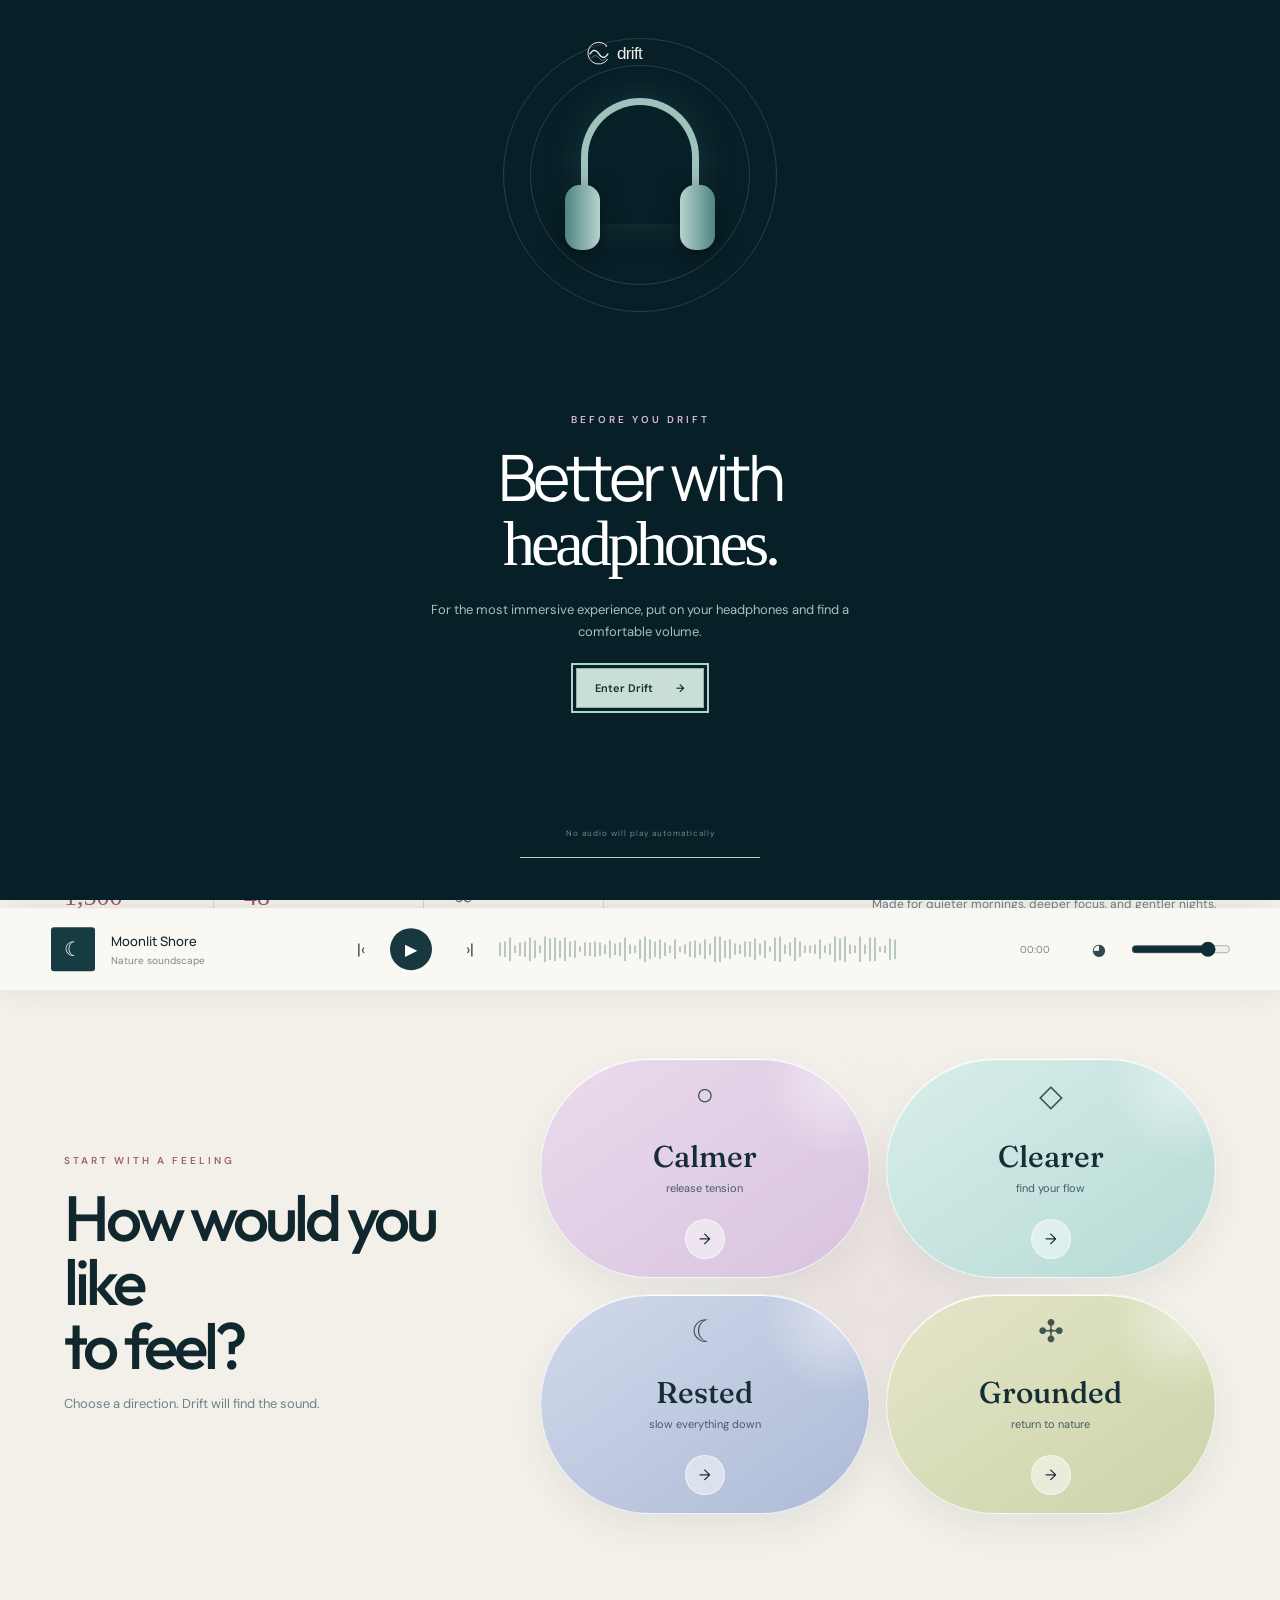
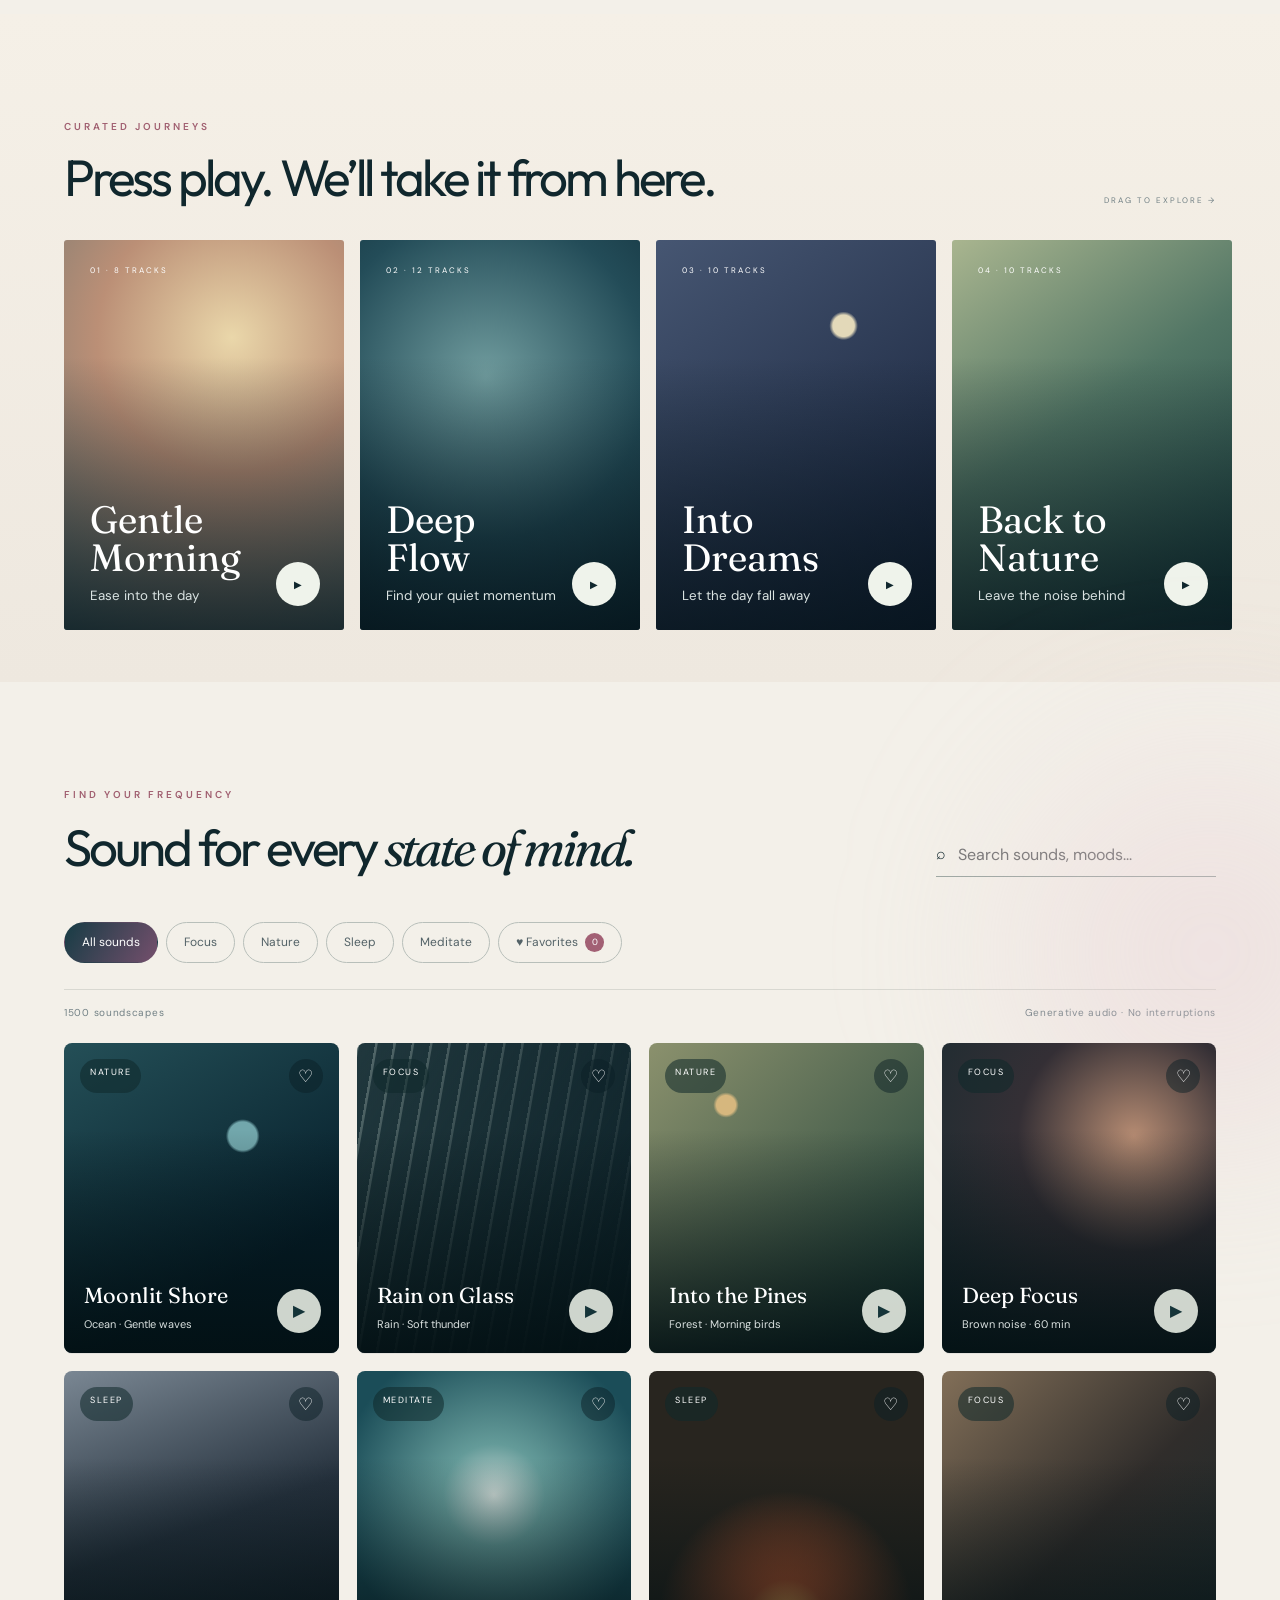
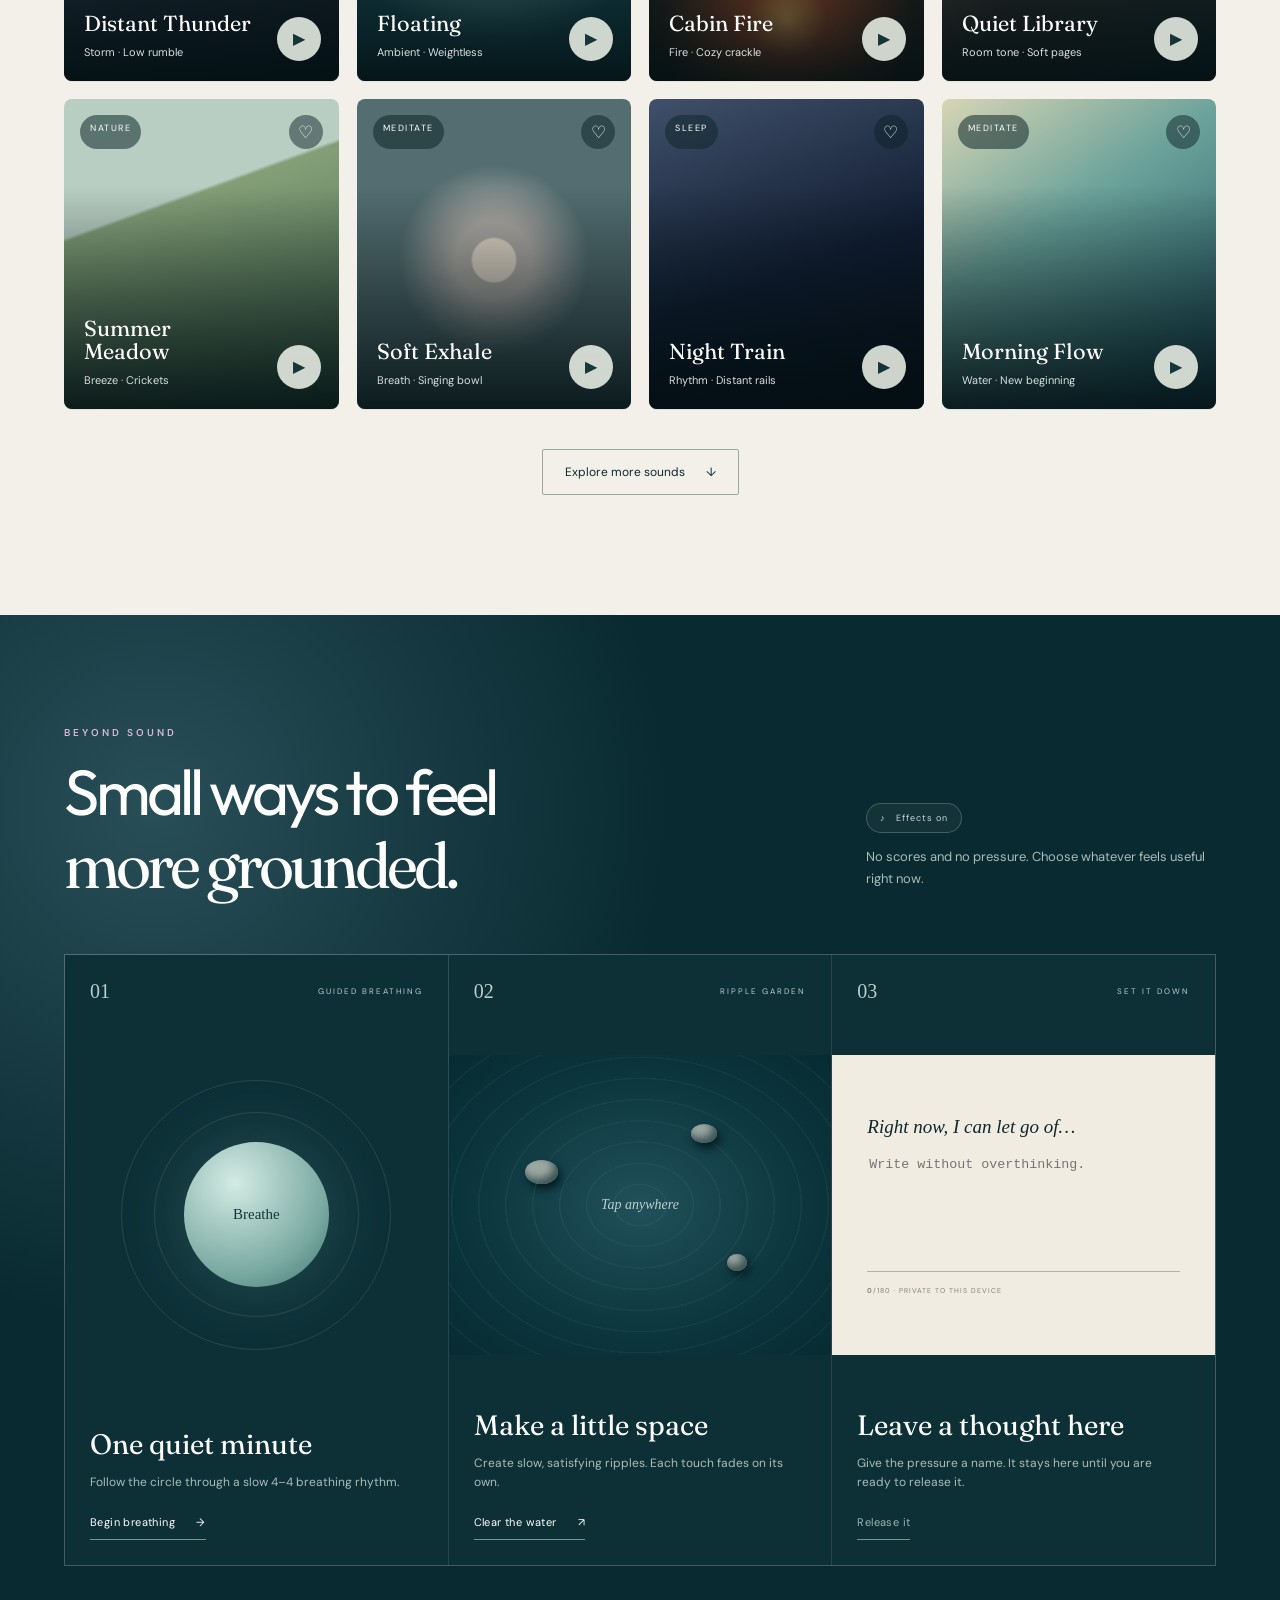
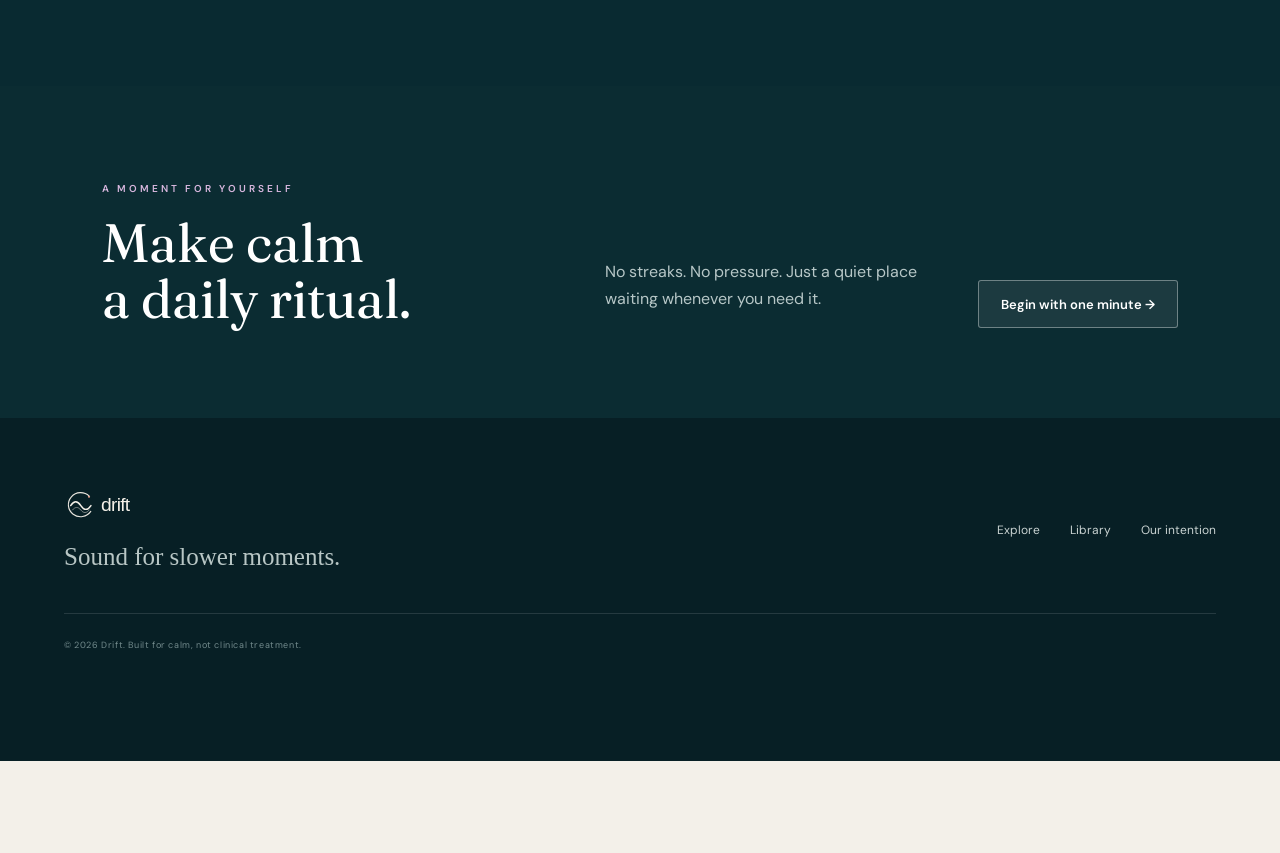
==== html/index.html @ 6f38076b "Remove unused profile avatar" ====
<!doctype html>
<html lang="en">
<head>
  <meta charset="UTF-8" />
  <meta name="viewport" content="width=device-width, initial-scale=1" />
  <meta name="theme-color" content="#071b22" />
  <title>Drift — Sound for slower moments</title>
  <meta name="description" content="A curated collection of ambient soundscapes for focus, rest and quiet moments." />
  <link rel="icon" href="../assets/drift-mark.svg" type="image/svg+xml" />
  <link rel="preconnect" href="https://fonts.googleapis.com">
  <link rel="preconnect" href="https://fonts.gstatic.com" crossorigin>
  <link href="https://fonts.googleapis.com/css2?family=DM+Sans:wght@400;500;600&family=Manrope:wght@400;500;600&family=Fraunces:opsz,wght@9..144,400;9..144,500&family=Outfit:wght@400;500;600&display=swap" rel="stylesheet">
  <link rel="stylesheet" href="../css/styles.css?v=6" />
</head>
<body>
  <div class="scroll-progress" id="scrollProgress" aria-hidden="true"></div>
  <div class="headphone-intro" id="headphoneIntro" role="dialog" aria-modal="true" aria-labelledby="introTitle">
    <div class="intro-grain"></div>
    <img class="intro-brand logo-image" src="../assets/drift-logo.svg" alt="Drift" />
    <div class="headphone-visual" aria-hidden="true"><span class="headband"></span><span class="ear left"></span><span class="ear right"></span><i class="sound-ring r1"></i><i class="sound-ring r2"></i></div>
    <div class="intro-copy"><span class="eyebrow">BEFORE YOU DRIFT</span><h2 id="introTitle">Better with<br><em>headphones.</em></h2><p>For the most immersive experience, put on your headphones and find a comfortable volume.</p><button id="enterDrift">Enter Drift <span>→</span></button></div>
    <div class="intro-progress"><span></span></div>
    <small class="intro-note">No audio will play automatically</small>
  </div>
  <header class="topbar">
    <a href="#" class="brand" aria-label="Drift home"><img class="logo-image" src="../assets/drift-logo.svg" alt="Drift" /></a>
    <nav id="mainNav" aria-label="Main navigation">
      <a class="active" href="#explore">Explore</a><a href="#library">Library</a><a href="visuals.html">Visual Escapes</a><a href="#about">About</a>
    </nav>
    <div class="header-actions">
      <button class="icon-btn search-toggle" aria-label="Search">⌕</button>
      <button class="menu-toggle" id="menuToggle" aria-label="Open menu" aria-expanded="false" aria-controls="mainNav"><span></span><span></span></button>
    </div>
  </header>

  <main>
    <section class="hero" id="explore">
      <div class="hero-shade"></div>
      <div class="hero-content">
        <span class="eyebrow">YOUR SPACE TO BREATHE</span>
        <h1>Slow down.<br><em>Drift away.</em></h1>
        <p>A curated collection of soundscapes for focus, rest, and everything in between.</p>
        <div class="hero-actions">
          <button class="primary" id="startDrifting"><span>▶</span> Start drifting</button>
          <button class="secondary" id="surpriseMe">Surprise me <span>↗</span></button>
        </div>
      </div>
      <button class="hero-meta" id="heroSuggestion" aria-label="Play featured suggestion"><span id="suggestionLabel">NOW FEATURED</span><strong id="suggestionTitle">Moonlit Shore</strong><span id="suggestionMood">Ocean · Gentle waves</span><i>▶</i></button>
      <div class="hero-drag" id="pullIndicator"><span>↓</span> PULL DOWN FOR A NEW SUGGESTION</div>
      <div class="scroll-cue">SCROLL TO EXPLORE <span>↓</span></div>
    </section>

    <section class="proof" aria-label="Drift highlights">
      <div><strong>1,500</strong><span>relaxing soundscapes</span></div>
      <div><strong>48</strong><span>distinct sound models</span></div>
      <div><strong>∞</strong><span>time to unwind</span></div>
      <p>Made for quieter mornings, deeper focus, and gentler nights.</p>
    </section>

    <section class="mood-launcher" aria-labelledby="moodTitle">
      <div class="mood-copy"><span class="eyebrow dark">START WITH A FEELING</span><h2 id="moodTitle">How would you like<br>to feel?</h2><p>Choose a direction. Drift will find the sound.</p></div>
      <div class="mood-orbit">
        <button class="mood-choice calm" data-mood="Meditate"><i>○</i><span class="mood-content"><strong>Calmer</strong><span>release tension</span></span></button>
        <button class="mood-choice clear" data-mood="Focus"><i>◇</i><span class="mood-content"><strong>Clearer</strong><span>find your flow</span></span></button>
        <button class="mood-choice rest" data-mood="Sleep"><i>☾</i><span class="mood-content"><strong>Rested</strong><span>slow everything down</span></span></button>
        <button class="mood-choice alive" data-mood="Nature"><i>✣</i><span class="mood-content"><strong>Grounded</strong><span>return to nature</span></span></button>
      </div>
    </section>

    <section class="playlists" aria-labelledby="playlistTitle">
      <div class="mini-head"><div><span class="eyebrow dark">CURATED JOURNEYS</span><h2 id="playlistTitle">Press play. We’ll take it from here.</h2></div><span class="drag-note">DRAG TO EXPLORE →</span></div>
      <div class="playlist-rail">
        <button class="playlist-card dawn" data-playlist="Meditate"><span>01 · 8 TRACKS</span><strong>Gentle<br>Morning</strong><small>Ease into the day</small><i>▶</i></button>
        <button class="playlist-card flow" data-playlist="Focus"><span>02 · 12 TRACKS</span><strong>Deep<br>Flow</strong><small>Find your quiet momentum</small><i>▶</i></button>
        <button class="playlist-card night" data-playlist="Sleep"><span>03 · 10 TRACKS</span><strong>Into<br>Dreams</strong><small>Let the day fall away</small><i>▶</i></button>
        <button class="playlist-card wild" data-playlist="Nature"><span>04 · 10 TRACKS</span><strong>Back to<br>Nature</strong><small>Leave the noise behind</small><i>▶</i></button>
      </div>
    </section>

    <section class="library" id="library">
      <div class="section-head">
        <div><span class="eyebrow dark">FIND YOUR FREQUENCY</span><h2>Sound for every <em>state of mind.</em></h2></div>
        <div class="search-box"><span>⌕</span><input id="searchInput" type="search" placeholder="Search sounds, moods..." aria-label="Search sounds" /></div>
      </div>
      <div class="filters" role="group" aria-label="Filter sounds">
        <button class="filter active" data-filter="All">All sounds</button>
        <button class="filter" data-filter="Focus">Focus</button>
        <button class="filter" data-filter="Nature">Nature</button>
        <button class="filter" data-filter="Sleep">Sleep</button>
        <button class="filter" data-filter="Meditate">Meditate</button>
        <button class="filter favorites-filter" data-filter="Favorites">♥ Favorites <span id="favoriteCount">0</span></button>
      </div>
      <div class="library-meta"><span id="resultCount">1,500 soundscapes</span><span>Generative audio · No interruptions</span></div>
      <div class="sound-grid" id="soundGrid"></div>
      <button class="load-more" id="loadMore">Explore more sounds <span>↓</span></button>
    </section>

    <section class="calm-tools" aria-labelledby="toolsTitle">
      <div class="tools-head"><div><span class="eyebrow">BEYOND SOUND</span><h2 id="toolsTitle">Small ways to feel<br><em>more grounded.</em></h2></div><div class="tools-intro"><button class="effects-toggle" id="effectsToggle" aria-pressed="true"><span>♪</span> Effects on</button><p>No scores and no pressure. Choose whatever feels useful right now.</p></div></div>
      <div class="tools-grid">
        <article class="tool breathing-tool">
          <div class="tool-label"><span>01</span><small>GUIDED BREATHING</small></div>
          <div class="breath-stage"><div class="breath-orb" id="breathOrb"><span id="breathText">Breathe</span></div><div class="orbit one"></div><div class="orbit two"></div></div>
          <div><h3>One quiet minute</h3><p>Follow the circle through a slow 4–4 breathing rhythm.</p><button class="tool-action" id="breathButton">Begin breathing <span>→</span></button></div>
        </article>

        <article class="tool ripple-tool" id="rippleGarden">
          <div class="tool-label"><span>02</span><small>RIPPLE GARDEN</small></div>
          <div class="ripple-stage"><span class="pebble p1"></span><span class="pebble p2"></span><span class="pebble p3"></span><p>Tap anywhere</p></div>
          <div><h3>Make a little space</h3><p>Create slow, satisfying ripples. Each touch fades on its own.</p><button class="tool-action" id="clearRipples">Clear the water <span>↗</span></button></div>
        </article>

        <article class="tool release-tool">
          <div class="tool-label"><span>03</span><small>SET IT DOWN</small></div>
          <div class="release-stage"><span>Right now, I can let go of…</span><textarea id="releaseNote" maxlength="180" placeholder="Write without overthinking."></textarea><small><b id="noteCount">0</b>/180 · PRIVATE TO THIS DEVICE</small></div>
          <div><h3>Leave a thought here</h3><p>Give the pressure a name. It stays here until you are ready to release it.</p><div class="release-actions"><button class="tool-action ghost" id="releaseNoteButton">Release it</button></div></div>
        </article>
      </div>
    </section>

    <section class="ritual" id="about">
      <div><span class="eyebrow">A MOMENT FOR YOURSELF</span><h2>Make calm<br>a daily ritual.</h2></div>
      <p>No streaks. No pressure. Just a quiet place waiting whenever you need it.</p>
      <button class="secondary light" id="ritualPlay">Begin with one minute →</button>
    </section>
  </main>

  <footer>
    <a href="#" class="brand dark-brand"><img class="logo-image" src="../assets/drift-logo.svg" alt="Drift" /></a>
    <p>Sound for slower moments.</p>
    <div><a href="#explore">Explore</a><a href="#library">Library</a><a href="#about">Our intention</a></div>
    <small>© 2026 Drift. Built for calm, not clinical treatment.</small>
  </footer>

  <div class="player" id="player" aria-live="polite">
    <div class="now-art" id="nowArt">☾</div>
    <div class="now-info"><strong id="nowTitle">Moonlit Shore</strong><span id="nowCategory">Nature soundscape</span></div>
    <button class="player-icon" id="prevBtn" aria-label="Previous">|‹</button>
    <button class="play-main" id="playBtn" aria-label="Play">▶</button>
    <button class="player-icon" id="nextBtn" aria-label="Next">›|</button>
    <div class="wave" id="wave"></div>
    <span class="timer" id="timer">00:00</span>
    <button class="player-icon" id="volumeBtn" aria-label="Mute">◕</button>
    <input class="volume" id="volume" type="range" min="0" max="1" step="0.01" value="0.82" aria-label="Volume" />
  </div>
  <div class="toast" id="toast">Added to your library</div>
  <button class="back-top" id="backTop" aria-label="Back to top">↑</button>
  <script src="../js/app.js?v=6"></script>
</body>
</html>
---- css/styles.css ----
:root {
  --ink: #10272d;
  --muted: #718085;
  --cream: #f3f0e9;
  --teal: #0b3037;
  --mint: #c9ded6;
  --line: #d8d8d1;
  --white: #fff;
}
* {
  box-sizing: border-box;
}
html {
  scroll-behavior: smooth;
}
body {
  margin: 0;
  background: var(--cream);
  color: var(--ink);
  font-family: "DM Sans", sans-serif;
  padding-bottom: 92px;
  user-select: none;
}
button,
input {
  font: inherit;
}
button {
  cursor: pointer;
}
.topbar {
  height: 74px;
  padding: 0 4vw;
  display: flex;
  align-items: center;
  justify-content: space-between;
  position: absolute;
  z-index: 10;
  width: 100%;
  color: white;
  border-bottom: 1px solid #ffffff2b;
}
.brand {
  font: 500 24px Manrope;
  text-decoration: none;
  color: white;
  letter-spacing: -1px;
}
.brand-mark {
  display: inline-grid;
  place-items: center;
  border: 1px solid #ffffff91;
  border-radius: 50%;
  width: 27px;
  height: 27px;
  margin-right: 7px;
}
.topbar nav {
  display: flex;
  gap: 36px;
}
.topbar nav a {
  color: #d8e1e1;
  text-decoration: none;
  font-size: 13px;
}
.topbar nav a.active {
  color: white;
}
.header-actions {
  display: flex;
  gap: 10px;
}
.icon-btn {
  background: #ffffff16;
  border: 1px solid #ffffff4d;
  color: white;
  width: 38px;
  height: 38px;
  border-radius: 50%;
}
.hero {
  height: min(850px, 100vh);
  min-height: 700px;
  background: url("assets/drift-hero.png") center/cover no-repeat;
  color: white;
  position: relative;
  display: flex;
  align-items: center;
  padding: 74px 8vw 0;
}
.hero-shade {
  position: absolute;
  inset: 0;
  background:
    linear-gradient(
      90deg,
      rgba(0, 15, 22, 0.82),
      rgba(0, 20, 27, 0.33) 56%,
      rgba(0, 10, 16, 0.07)
    ),
    linear-gradient(0deg, rgba(0, 12, 18, 0.45), transparent 50%);
}
.hero-content {
  position: relative;
  width: 660px;
}
.eyebrow {
  font-size: 10px;
  letter-spacing: 3px;
  font-weight: 600;
  color: #c2d7d5;
}
.hero h1 {
  font: 400 clamp(56px, 7vw, 104px)/0.91 Manrope;
  margin: 24px 0;
  letter-spacing: -6px;
}
.hero h1 em,
.section-head h2 em {
  font-family: Georgia, serif;
  font-weight: 400;
}
.hero p {
  max-width: 450px;
  font-size: 16px;
  line-height: 1.65;
  color: #d6e0e0;
}
.hero-actions {
  display: flex;
  gap: 12px;
  margin-top: 36px;
}
.primary,
.secondary {
  border: 0;
  border-radius: 3px;
  padding: 15px 22px;
  background: white;
  color: #183036;
  font-size: 13px;
  font-weight: 600;
}
.primary span {
  margin-right: 10px;
}
.secondary {
  background: #ffffff12;
  color: white;
  border: 1px solid #ffffff5c;
}
.secondary span {
  margin-left: 20px;
}
.hero-meta {
  position: absolute;
  right: 5vw;
  bottom: 42px;
  display: grid;
  gap: 7px;
  text-align: right;
  font-size: 11px;
  color: #d4dddd;
}
.hero-meta span:first-child {
  letter-spacing: 2px;
  font-size: 8px;
}
.hero-meta strong {
  font: 400 20px Georgia;
}
.scroll-cue {
  position: absolute;
  left: 5vw;
  bottom: 42px;
  font-size: 8px;
  letter-spacing: 2px;
  color: #d6dddd;
}
.scroll-cue span {
  margin-left: 12px;
}
.library {
  padding: 100px 5vw 120px;
  max-width: 1500px;
  margin: auto;
}
.section-head {
  display: flex;
  align-items: flex-end;
  justify-content: space-between;
  gap: 30px;
}
.eyebrow.dark {
  color: #6a8784;
}
.section-head h2 {
  font: 400 clamp(36px, 4vw, 58px)/1.1 Manrope;
  letter-spacing: -3px;
  margin: 16px 0 0;
}
.search-box {
  display: flex;
  border-bottom: 1px solid #9da7a2;
  padding: 10px 0;
  gap: 10px;
  width: 280px;
}
.search-box input {
  border: 0;
  outline: 0;
  background: transparent;
  width: 100%;
  color: var(--ink);
}
.filters {
  display: flex;
  gap: 8px;
  margin: 45px 0 26px;
  overflow: auto;
}
.filter {
  border: 1px solid #b8bfba;
  background: transparent;
  color: #536267;
  padding: 10px 17px;
  border-radius: 22px;
  font-size: 12px;
  white-space: nowrap;
}
.filter.active {
  background: var(--ink);
  color: white;
  border-color: var(--ink);
}
.sound-grid {
  display: grid;
  grid-template-columns: repeat(4, 1fr);
  gap: 18px;
}
.card {
  min-height: 310px;
  border-radius: 4px;
  color: white;
  position: relative;
  overflow: hidden;
  padding: 20px;
  display: flex;
  flex-direction: column;
  justify-content: flex-end;
  isolation: isolate;
  transition: 0.3s;
}
.card:hover {
  transform: translateY(-5px);
}
.card:before {
  content: "";
  position: absolute;
  inset: 0;
  z-index: -2;
  background: var(--bg);
}
.card:after {
  content: "";
  position: absolute;
  inset: 0;
  z-index: -1;
  background: linear-gradient(0deg, rgba(2, 15, 18, 0.88), transparent 72%);
}
.card-top {
  position: absolute;
  top: 16px;
  left: 16px;
  right: 16px;
  display: flex;
  justify-content: space-between;
}
.tag {
  font-size: 9px;
  letter-spacing: 1.5px;
  background: #10282b8c;
  padding: 7px 10px;
  border-radius: 20px;
}
.heart {
  border: 0;
  background: #0c20267d;
  color: white;
  width: 34px;
  height: 34px;
  border-radius: 50%;
  font-size: 17px;
}
.heart.saved {
  color: #ffb4a7;
}
.card h3 {
  font: 400 23px Georgia;
  margin: 0 0 7px;
}
.card p {
  font-size: 11px;
  color: #d9e0df;
  margin: 0;
}
.card-play {
  position: absolute;
  right: 18px;
  bottom: 20px;
  border: 0;
  border-radius: 50%;
  width: 44px;
  height: 44px;
  background: #eaf0e6;
  color: #17383d;
}
.empty {
  grid-column: 1/-1;
  padding: 70px;
  text-align: center;
  color: var(--muted);
}
.ritual {
  background: #0b2c32;
  color: white;
  padding: 90px 8vw;
  display: grid;
  grid-template-columns: 1.4fr 1fr auto;
  align-items: end;
  gap: 50px;
}
.ritual h2 {
  font: 400 54px/1.05 Georgia;
  margin: 18px 0 0;
}
.ritual p {
  color: #b7c7c7;
  line-height: 1.7;
  max-width: 390px;
}
.secondary.light {
  height: 48px;
}
.player {
  position: fixed;
  bottom: 0;
  left: 0;
  right: 0;
  height: 82px;
  background: #f9f8f3;
  z-index: 50;
  box-shadow: 0 -6px 35px #00181b1c;
  display: grid;
  grid-template-columns: 48px minmax(
      130px,
      220px
    ) 35px 50px 35px 1fr 50px 35px 100px;
  align-items: center;
  gap: 12px;
  padding: 0 4vw;
  transform: translateY(110%);
  transition: 0.35s;
}
.player.visible {
  transform: none;
}
.now-art {
  width: 44px;
  height: 44px;
  display: grid;
  place-items: center;
  background: #173b42;
  color: white;
  font-size: 20px;
  border-radius: 3px;
}
.now-info {
  display: grid;
  gap: 4px;
}
.now-info strong {
  font: 500 13px Manrope;
}
.now-info span,
.timer {
  font-size: 10px;
  color: #7b8788;
}
.player-icon {
  border: 0;
  background: none;
  color: #304a4e;
}
.play-main {
  border: 0;
  width: 42px;
  height: 42px;
  border-radius: 50%;
  background: #17383e;
  color: white;
}
.wave {
  height: 30px;
  display: flex;
  gap: 3px;
  align-items: center;
  overflow: hidden;
}
.wave i {
  width: 2px;
  height: var(--h);
  background: #9db2ae;
  opacity: 0.7;
  border-radius: 2px;
}
.playing .wave i {
  animation: pulse 0.9s ease-in-out infinite alternate;
  animation-delay: var(--d);
}
@keyframes pulse {
  to {
    height: 5px;
  }
}
.volume {
  width: 100%;
  accent-color: #0c2f35;
}
.toast {
  position: fixed;
  right: 80px;
  bottom: 105px;
  background: #0c2f35;
  color: white;
  padding: 13px 18px;
  border-radius: 4px;
  font-size: 12px;
  opacity: 0;
  transform: translateY(10px);
  transition: 0.25s;
  z-index: 70;
}
.toast.show {
  opacity: 1;
  transform: none;
}
@media (max-width: 950px) {
  .sound-grid {
    grid-template-columns: repeat(2, 1fr);
  }
  .ritual {
    grid-template-columns: 1fr;
  }
  .player {
    grid-template-columns: 42px 1fr 35px 48px 35px;
  }
  .wave,
  .timer,
  .volume,
  .volume + * {
    display: none;
  }
  .topbar nav {
    display: none;
  }
}
@media (max-width: 600px) {
  body {
    padding-bottom: 78px;
  }
  .topbar {
    height: 64px;
  }
  .hero {
    min-height: 680px;
    padding: 70px 24px 0;
    background-position: 62% center;
  }
  .hero h1 {
    font-size: 59px;
    letter-spacing: -4px;
  }
  .hero-meta {
    display: none;
  }
  .hero-actions {
    flex-wrap: wrap;
  }
  .library {
    padding: 75px 18px;
  }
  .section-head {
    display: block;
  }
  .search-box {
    width: 100%;
    margin-top: 25px;
  }
  .sound-grid {
    grid-template-columns: 1fr;
  }
  .card {
    min-height: 350px;
  }
  .ritual {
    padding: 70px 24px;
  }
  .player {
    height: 70px;
    padding: 0 12px;
    gap: 7px;
  }
  .now-art {
    width: 38px;
    height: 38px;
  }
}

/* Product polish */
body {
  -webkit-font-smoothing: antialiased;
}
.primary,
.secondary,
.filter,
.card-play,
.playlist-card,
.load-more {
  transition:
    transform 0.2s,
    background 0.2s,
    border-color 0.2s,
    box-shadow 0.2s;
}
.primary:hover,
.secondary:hover {
  transform: translateY(-2px);
}
button:focus-visible,
a:focus-visible,
input:focus-visible {
  outline: 2px solid #a9d4cb;
  outline-offset: 3px;
}
.proof {
  min-height: 108px;
  padding: 24px 5vw;
  display: grid;
  grid-template-columns: 150px 180px 150px 1fr;
  gap: 30px;
  align-items: center;
  background: #f8f6f0;
  border-bottom: 1px solid var(--line);
}
.proof div {
  display: grid;
  border-right: 1px solid var(--line);
}
.proof strong {
  font: 400 26px Georgia;
}
.proof span,
.proof p {
  font-size: 10px;
  letter-spacing: 1px;
  color: var(--muted);
}
.proof p {
  justify-self: end;
  letter-spacing: 0;
  font-size: 12px;
}
.playlists {
  padding: 100px 0 30px 5vw;
  overflow: hidden;
}
.mini-head {
  display: flex;
  justify-content: space-between;
  align-items: end;
  padding-right: 5vw;
  margin-bottom: 35px;
}
.mini-head h2 {
  font: 400 clamp(34px, 4vw, 52px)/1.08 Manrope;
  letter-spacing: -3px;
  margin: 15px 0 0;
}
.drag-note {
  font-size: 8px;
  letter-spacing: 2px;
  color: var(--muted);
}
.playlist-rail {
  display: grid;
  grid-auto-flow: column;
  grid-auto-columns: minmax(280px, 24vw);
  gap: 16px;
  overflow-x: auto;
  padding: 0 5vw 22px 0;
  scroll-snap-type: x mandatory;
  scrollbar-width: thin;
}
.playlist-card {
  scroll-snap-align: start;
  min-height: 390px;
  border: 0;
  border-radius: 3px;
  padding: 26px;
  color: white;
  text-align: left;
  position: relative;
  overflow: hidden;
  display: flex;
  flex-direction: column;
  align-items: flex-start;
  justify-content: flex-end;
  isolation: isolate;
}
.playlist-card:before {
  content: "";
  position: absolute;
  inset: 0;
  z-index: -2;
  background: var(--playlist-bg);
}
.playlist-card:after {
  content: "";
  position: absolute;
  inset: 0;
  z-index: -1;
  background: linear-gradient(0deg, rgba(5, 19, 25, 0.75), transparent 70%);
}
.playlist-card:hover {
  transform: translateY(-5px);
  box-shadow: 0 20px 45px #10272d22;
}
.playlist-card > span {
  position: absolute;
  top: 25px;
  font-size: 8px;
  letter-spacing: 2px;
}
.playlist-card strong {
  font: 400 38px/1 Georgia;
}
.playlist-card small {
  margin-top: 10px;
  color: #dae3e2;
}
.playlist-card i {
  position: absolute;
  right: 24px;
  bottom: 24px;
  background: #eff3eb;
  color: var(--ink);
  width: 44px;
  height: 44px;
  border-radius: 50%;
  display: grid;
  place-items: center;
  font-style: normal;
  font-size: 10px;
}
.dawn {
  --playlist-bg: radial-gradient(
    circle at 60% 25%,
    #ead7aa,
    #bb8f76 40%,
    #526e70
  );
}
.flow {
  --playlist-bg: radial-gradient(
    circle at 45% 35%,
    #709c9e,
    #234c58 55%,
    #0d2833
  );
}
.night {
  --playlist-bg:
    radial-gradient(circle at 67% 22%, #e3d9b9 0 3%, transparent 4%),
    linear-gradient(145deg, #465672, #121d35);
}
.wild {
  --playlist-bg: linear-gradient(145deg, #a9b58f, #527665 45%, #173e3f);
}
.library-meta {
  display: flex;
  justify-content: space-between;
  border-top: 1px solid var(--line);
  padding: 16px 0 24px;
  color: var(--muted);
  font-size: 10px;
  letter-spacing: 0.7px;
}
.card {
  box-shadow: 0 1px 0 #10272d12;
}
.card:hover {
  box-shadow: 0 18px 38px #10272d1f;
}
.load-more {
  display: block;
  margin: 40px auto 0;
  border: 1px solid #9ba9a5;
  background: transparent;
  color: var(--ink);
  padding: 14px 22px;
  border-radius: 2px;
  font-size: 12px;
}
.load-more:hover {
  background: var(--ink);
  color: white;
}
.load-more span {
  margin-left: 18px;
}
.load-more.hidden {
  display: none;
}
footer {
  padding: 70px 5vw 110px;
  background: #071f25;
  color: #b8c6c5;
  display: grid;
  grid-template-columns: 1fr auto;
  gap: 22px;
  align-items: center;
}
footer .dark-brand {
  color: white;
}
footer p {
  grid-column: 1;
  font: 400 25px Georgia;
  margin: 0;
}
footer div {
  grid-row: 1/3;
  grid-column: 2;
  display: flex;
  gap: 30px;
}
footer a {
  color: #c9d3d2;
  text-decoration: none;
  font-size: 12px;
}
footer small {
  grid-column: 1/-1;
  border-top: 1px solid #ffffff1f;
  padding-top: 25px;
  margin-top: 20px;
  font-size: 9px;
  letter-spacing: 0.6px;
  color: #738b8d;
}
@media (max-width: 950px) {
  .proof {
    grid-template-columns: repeat(3, 1fr);
  }
  .proof p {
    display: none;
  }
  .playlist-rail {
    grid-auto-columns: minmax(280px, 42vw);
  }
}
@media (max-width: 600px) {
  .proof {
    grid-template-columns: repeat(3, 1fr);
    padding: 18px;
  }
  .proof div {
    padding-right: 8px;
  }
  .proof strong {
    font-size: 20px;
  }
  .proof span {
    font-size: 7px;
  }
  .playlists {
    padding: 70px 0 10px 18px;
  }
  .mini-head {
    padding-right: 18px;
  }
  .drag-note {
    display: none;
  }
  .mini-head h2 {
    font-size: 37px;
    letter-spacing: -2px;
  }
  .playlist-rail {
    grid-auto-columns: 82vw;
    padding-right: 18px;
  }
  .playlist-card {
    min-height: 370px;
  }
  .library-meta span:last-child {
    display: none;
  }
  footer {
    display: block;
    padding: 60px 24px 100px;
  }
  footer p {
    margin: 24px 0;
  }
  footer div {
    display: flex;
    flex-wrap: wrap;
    margin: 25px 0;
  }
  footer small {
    display: block;
    margin-top: 35px;
  }
}

/* Interactive calm tools */
.calm-tools {
  background: #0a2930;
  color: white;
  padding: 105px 5vw 120px;
}
.tools-head {
  display: flex;
  justify-content: space-between;
  align-items: end;
  max-width: 1400px;
  margin: 0 auto 50px;
}
.tools-head h2 {
  font: 400 clamp(40px, 5vw, 66px)/1.03 Manrope;
  letter-spacing: -4px;
  margin: 18px 0 0;
}
.tools-head h2 em {
  font: 400 1em Georgia;
}
.tools-head > p {
  max-width: 350px;
  color: #a9bcbb;
  line-height: 1.7;
  font-size: 13px;
}
.tools-grid {
  max-width: 1400px;
  margin: auto;
  display: grid;
  grid-template-columns: repeat(3, 1fr);
  gap: 1px;
  background: #ffffff20;
  border: 1px solid #ffffff20;
}
.tool {
  min-height: 610px;
  padding: 25px;
  background: #0d3037;
  display: flex;
  flex-direction: column;
  justify-content: space-between;
  overflow: hidden;
  position: relative;
}
.tool-label {
  display: flex;
  justify-content: space-between;
  align-items: center;
  color: #b9cecb;
}
.tool-label span {
  font: 400 20px Georgia;
}
.tool-label small {
  font-size: 8px;
  letter-spacing: 2px;
}
.tool h3 {
  font: 400 28px Georgia;
  margin: 0 0 9px;
}
.tool > div:last-child > p {
  font-size: 12px;
  line-height: 1.6;
  color: #a9bcbb;
  max-width: 320px;
}
.tool-action {
  border: 0;
  border-bottom: 1px solid #769491;
  background: none;
  color: white;
  padding: 10px 0;
  font-size: 11px;
  letter-spacing: 0.4px;
}
.tool-action span {
  margin-left: 18px;
}
.breath-stage,
.ripple-stage,
.release-stage {
  height: 300px;
  position: relative;
  display: grid;
  place-items: center;
}
.breath-orb {
  width: 145px;
  height: 145px;
  border-radius: 50%;
  display: grid;
  place-items: center;
  background: radial-gradient(circle at 35% 28%, #d4ebe4, #79a9a1 65%, #41756f);
  box-shadow: 0 0 65px #79b7ab3d;
  position: relative;
  z-index: 2;
  transition: transform 4s ease-in-out;
}
.breath-orb span {
  font: 400 15px Georgia;
  color: #15383d;
}
.breath-stage.active .breath-orb {
  animation: breathe 8s ease-in-out infinite;
}
.orbit {
  position: absolute;
  border: 1px solid #a3c7c129;
  border-radius: 50%;
}
.orbit.one {
  width: 205px;
  height: 205px;
}
.orbit.two {
  width: 270px;
  height: 270px;
}
@keyframes breathe {
  0%,
  100% {
    transform: scale(0.78);
    filter: saturate(0.7);
  }
  50% {
    transform: scale(1.18);
    filter: saturate(1.2);
  }
}
.ripple-stage {
  cursor: crosshair;
  background: radial-gradient(ellipse at center, #21515a, #0b343c 65%, #082b32);
  margin: 20px -25px;
  overflow: hidden;
}
.ripple-stage:after {
  content: "";
  position: absolute;
  inset: 0;
  background: repeating-radial-gradient(
    ellipse at 50% 50%,
    transparent 0 25px,
    #a8dad019 26px 27px
  );
  opacity: 0.55;
}
.ripple-stage p {
  position: relative;
  z-index: 2;
  font: italic 14px Georgia;
  color: #b9d0cd;
}
.pebble {
  position: absolute;
  background: #9ca8a2;
  border-radius: 50%;
  box-shadow:
    inset -4px -5px 8px #3a5153,
    3px 5px 10px #001a20;
}
.p1 {
  width: 33px;
  height: 24px;
  left: 20%;
  top: 35%;
}
.p2 {
  width: 20px;
  height: 17px;
  right: 22%;
  bottom: 28%;
}
.p3 {
  width: 26px;
  height: 19px;
  right: 30%;
  top: 23%;
}
.ripple {
  position: absolute;
  border: 1px solid #d4f0e9aa;
  border-radius: 50%;
  width: 20px;
  height: 10px;
  transform: translate(-50%, -50%);
  animation: rippleOut 2.4s ease-out forwards;
  pointer-events: none;
  z-index: 3;
}
@keyframes rippleOut {
  to {
    width: 420px;
    height: 210px;
    opacity: 0;
  }
}
.release-stage {
  display: flex;
  flex-direction: column;
  align-items: stretch;
  justify-content: center;
  gap: 14px;
  background: #f0ece2;
  color: var(--ink);
  margin: 20px -25px;
  padding: 35px;
}
.release-stage > span {
  font: italic 19px Georgia;
}
.release-stage textarea {
  height: 120px;
  resize: none;
  border: 0;
  border-bottom: 1px solid #aeb5ad;
  background: transparent;
  outline: 0;
  color: var(--ink);
  line-height: 1.6;
}
.release-stage > small {
  font-size: 7px;
  letter-spacing: 1px;
  color: #78837f;
}
.release-actions {
  display: flex;
  gap: 18px;
}
.release-actions .ghost {
  color: #9bb4b1;
}
.release-stage.releasing {
  animation: releaseAway 0.9s ease forwards;
}
@keyframes releaseAway {
  50% {
    filter: blur(4px);
    opacity: 0.35;
    transform: scale(0.98);
  }
  100% {
    filter: blur(12px);
    opacity: 0;
    transform: translateY(-20px);
  }
}
@media (max-width: 950px) {
  .tools-grid {
    grid-template-columns: 1fr;
  }
  .tool {
    min-height: 570px;
  }
  .tools-head {
    align-items: start;
  }
  .tools-head > p {
    display: none;
  }
}
@media (max-width: 600px) {
  .calm-tools {
    padding: 75px 18px 90px;
  }
  .tools-head h2 {
    font-size: 42px;
    letter-spacing: -3px;
  }
  .tool {
    min-height: 560px;
    padding: 20px;
  }
  .ripple-stage,
  .release-stage {
    margin-left: -20px;
    margin-right: -20px;
  }
  .release-stage {
    padding: 28px;
  }
}
@media (prefers-reduced-motion: reduce) {
  *,
  *:before,
  *:after {
    scroll-behavior: auto !important;
    animation-duration: 0.01ms !important;
    animation-iteration-count: 1 !important;
  }
}
.tools-intro {
  max-width: 350px;
}
.tools-intro p {
  color: #a9bcbb;
  line-height: 1.7;
  font-size: 13px;
}
.effects-toggle {
  border: 1px solid #ffffff35;
  background: #ffffff0b;
  color: #c9dbd8;
  border-radius: 20px;
  padding: 8px 13px;
  font-size: 9px;
  letter-spacing: 1px;
  transition: 0.2s;
}
.effects-toggle:hover {
  background: #ffffff17;
}
.effects-toggle span {
  margin-right: 7px;
}
.effects-toggle.off {
  color: #718c8b;
  border-color: #ffffff1a;
}
.effects-toggle.off span {
  text-decoration: line-through;
}
@media (max-width: 950px) {
  .tools-intro {
    display: none;
  }
}
.headphone-intro {
  position: fixed;
  inset: 0;
  z-index: 200;
  background: #071f27;
  color: white;
  display: grid;
  place-items: center;
  overflow: hidden;
  transition:
    opacity 0.8s ease,
    visibility 0.8s;
}
.headphone-intro.leaving {
  opacity: 0;
  visibility: hidden;
  pointer-events: none;
}
.intro-grain {
  position: absolute;
  inset: 0;
  opacity: 0.13;
  background-image: radial-gradient(#bcd7d3 0.55px, transparent 0.7px);
  background-size: 6px 6px;
  mask-image: linear-gradient(90deg, transparent, #000, transparent);
}
.intro-brand {
  position: absolute;
  top: 38px;
  left: 50%;
  transform: translateX(-50%);
  font: 500 20px Manrope;
  letter-spacing: -0.8px;
}
.intro-brand i {
  display: inline-grid;
  place-items: center;
  width: 25px;
  height: 25px;
  border: 1px solid #ffffff80;
  border-radius: 50%;
  font-style: normal;
  font-size: 12px;
  margin-right: 7px;
}
.intro-copy {
  position: relative;
  z-index: 2;
  text-align: center;
  margin-top: 215px;
  max-width: 530px;
  padding: 0 24px;
}
.intro-copy h2 {
  font: 400 clamp(45px, 5vw, 67px)/0.96 Manrope;
  letter-spacing: -4px;
  margin: 18px 0;
}
.intro-copy h2 em {
  font: 400 1em Georgia;
}
.intro-copy p {
  max-width: 420px;
  margin: 0 auto;
  color: #a9bfbd;
  font-size: 13px;
  line-height: 1.7;
}
.intro-copy button {
  margin-top: 25px;
  border: 1px solid #8fb2ad;
  background: #c9ded6;
  color: #102d33;
  padding: 12px 18px;
  font-size: 11px;
  font-weight: 600;
}
.intro-copy button span {
  margin-left: 20px;
}
.headphone-visual {
  position: absolute;
  top: 80px;
  width: 190px;
  height: 190px;
}
.headband {
  position: absolute;
  left: 36px;
  top: 18px;
  width: 118px;
  height: 126px;
  border: 7px solid #9fc2bd;
  border-bottom: 0;
  border-radius: 75px 75px 0 0;
  box-shadow: 0 0 40px #7eb5ad24;
}
.ear {
  position: absolute;
  top: 105px;
  width: 35px;
  height: 65px;
  border-radius: 15px;
  background: linear-gradient(90deg, #4e8580, #b8d2cd);
  box-shadow: 0 5px 22px #0006;
}
.ear.left {
  left: 20px;
}
.ear.right {
  right: 20px;
  transform: scaleX(-1);
}
.sound-ring {
  position: absolute;
  border: 1px solid #a8ccc633;
  border-radius: 50%;
  inset: -15px;
  animation: introPulse 2s ease-out infinite;
}
.sound-ring.r2 {
  inset: -42px;
  animation-delay: 1s;
}
@keyframes introPulse {
  0% {
    transform: scale(0.75);
    opacity: 0;
  }
  35% {
    opacity: 1;
  }
  100% {
    transform: scale(1.12);
    opacity: 0;
  }
}
.intro-progress {
  position: absolute;
  bottom: 42px;
  left: 50%;
  transform: translateX(-50%);
  width: min(240px, 55vw);
  height: 1px;
  background: #ffffff24;
  overflow: hidden;
}
.intro-progress span {
  display: block;
  height: 100%;
  background: #b7d5d0;
  transform-origin: left;
  animation: introLoad 3.4s linear forwards;
}
@keyframes introLoad {
  from {
    transform: scaleX(0);
  }
  to {
    transform: scaleX(1);
  }
}
.intro-note {
  position: absolute;
  bottom: 62px;
  color: #708c8d;
  font-size: 8px;
  letter-spacing: 1px;
}
@media (max-width: 600px) {
  .headphone-visual {
    top: 70px;
    transform: scale(0.85);
  }
  .intro-copy {
    margin-top: 190px;
  }
  .intro-copy h2 {
    font-size: 48px;
    letter-spacing: -3px;
  }
  .intro-note {
    bottom: 55px;
  }
  .intro-progress {
    bottom: 35px;
  }
}
@media (prefers-reduced-motion: reduce) {
  .headphone-intro {
    transition: none;
  }
  .sound-ring,
  .intro-progress span {
    animation: none;
  }
  .intro-progress span {
    transform: scaleX(1);
  }
}
/* Expressive visual identity and draggable discovery */
:root {
  --coral: #e7a18e;
  --lavender: #a89fca;
  --gold: #ddbd78;
}
.brand,
.hero h1,
.section-head h2,
.mini-head h2,
.tools-head h2 {
  font-family: "Outfit", sans-serif;
}
.hero h1 em,
.section-head h2 em,
.tools-head h2 em,
.playlist-card strong,
.card h3,
.ritual h2,
.tool h3 {
  font-family: "Fraunces", Georgia, serif;
}
.hero h1 {
  font-weight: 500;
}
.hero {
  --hero-accent: #8fd1c7;
  cursor: grab;
}
.hero.dragging {
  cursor: grabbing;
}
.hero-shade {
  background:
    linear-gradient(
      90deg,
      rgba(2, 18, 28, 0.88),
      rgba(4, 24, 34, 0.3) 57%,
      rgba(0, 10, 16, 0.08)
    ),
    radial-gradient(
      circle at 78% 55%,
      color-mix(in srgb, var(--hero-accent) 32%, transparent),
      transparent 38%
    ),
    linear-gradient(0deg, rgba(0, 12, 18, 0.55), transparent 50%);
  transition: background 0.6s;
}
.eyebrow {
  color: #d8b7de;
}
.eyebrow.dark {
  color: #a05f70;
}
.primary {
  background: #d5eee6;
}
.primary:hover {
  background: #f0c5b8;
}
.proof strong {
  color: #9b5f70;
}
.playlists {
  background: linear-gradient(180deg, #f5f0e7, #eee8df);
}
.library {
  position: relative;
}
.library:before {
  content: "";
  position: absolute;
  width: 380px;
  height: 380px;
  border-radius: 50%;
  background: #e8c8d355;
  filter: blur(90px);
  right: -120px;
  top: 80px;
  pointer-events: none;
}
.filter.active {
  background: linear-gradient(120deg, #173c45, #744f6c);
  border-color: transparent;
}
.card {
  border-radius: 8px;
}
.calm-tools {
  background:
    radial-gradient(circle at 12% 18%, #284e57, #092a31 36%),
    radial-gradient(circle at 90% 70%, #4d3a55, #092a31 38%);
}
.hero-meta {
  font: inherit;
  color: #d4dddd;
  background: #071c248c;
  border: 1px solid #ffffff36;
  border-radius: 8px;
  padding: 15px 54px 15px 17px;
  backdrop-filter: blur(12px);
  min-width: 230px;
  cursor: pointer;
  transition:
    transform 0.25s,
    border-color 0.25s;
}
.hero-meta:hover {
  transform: translateY(-3px);
  border-color: var(--hero-accent);
}
.hero-meta strong {
  font-family: "Fraunces", Georgia, serif;
}
.hero-meta i {
  position: absolute;
  right: 15px;
  top: 50%;
  transform: translateY(-50%);
  display: grid;
  place-items: center;
  width: 28px;
  height: 28px;
  border-radius: 50%;
  background: var(--hero-accent);
  color: #16333a;
  font-style: normal;
  font-size: 8px;
}
.hero-drag {
  position: absolute;
  right: 5vw;
  bottom: 142px;
  color: #d8e1e0;
  font-size: 8px;
  letter-spacing: 1.7px;
  opacity: 0.75;
}
.hero-drag span {
  color: var(--hero-accent);
  font-size: 13px;
  margin: 0 6px;
}
.hero.suggesting .hero-meta {
  animation: suggestionIn 0.45s ease;
}
@keyframes suggestionIn {
  0% {
    transform: translateX(18px);
    opacity: 0.2;
  }
  100% {
    transform: none;
    opacity: 1;
  }
}
@media (max-width: 600px) {
  .hero-drag {
    right: auto;
    left: 24px;
    bottom: 105px;
  }
  .hero-meta {
    display: grid;
    right: 18px;
    bottom: 20px;
  }
  .scroll-cue {
    display: none;
  }
}
.hero {
  touch-action: pan-y;
}
/* Drift logo system */
.logo-image {
  display: block;
  width: 116px;
  height: auto;
  color: inherit;
}
.brand .logo-image {
  color: white;
}
.dark-brand .logo-image {
  color: white;
}
.intro-brand.logo-image {
  width: 112px;
  height: auto;
  filter: none;
}
.topbar .brand {
  display: flex;
  align-items: center;
}
.topbar .logo-image {
  width: 112px;
}
footer .logo-image {
  width: 126px;
}
@media (max-width: 600px) {
  .topbar .logo-image {
    width: 102px;
  }
  .intro-brand.logo-image {
    width: 104px;
  }
}

/* Responsive system */
.menu-toggle {
  display: none;
  width: 40px;
  height: 40px;
  border: 1px solid #ffffff4d;
  border-radius: 50%;
  background: #ffffff12;
  padding: 0;
  place-items: center;
}
.menu-toggle span {
  display: block;
  position: absolute;
  width: 14px;
  height: 1px;
  background: white;
  transition: 0.25s;
}
.menu-toggle span:first-child {
  transform: translateY(-3px);
}
.menu-toggle span:last-child {
  transform: translateY(3px);
}
.menu-toggle.open span:first-child {
  transform: rotate(45deg);
}
.menu-toggle.open span:last-child {
  transform: rotate(-45deg);
}
@media (min-width: 1500px) {
  .topbar {
    padding-left: max(4vw, 60px);
    padding-right: max(4vw, 60px);
  }
  .hero-content {
    max-width: 740px;
  }
  .sound-grid {
    grid-template-columns: repeat(5, 1fr);
  }
  .card {
    min-height: 330px;
  }
  .playlist-rail {
    grid-auto-columns: minmax(310px, 21vw);
  }
}
@media (max-width: 1200px) and (min-width: 951px) {
  .sound-grid {
    grid-template-columns: repeat(3, 1fr);
  }
  .hero h1 {
    font-size: 78px;
  }
  .playlist-rail {
    grid-auto-columns: 32vw;
  }
  .ritual {
    grid-template-columns: 1.2fr 1fr;
  }
  .ritual .secondary {
    grid-column: 2;
  }
}
@media (max-width: 950px) {
  .menu-toggle {
    display: grid;
    position: relative;
  }
  .topbar nav {
    display: flex;
    position: absolute;
    top: 74px;
    left: 0;
    right: 0;
    padding: 18px 5vw 24px;
    background: #09272ee8;
    backdrop-filter: blur(18px);
    border-bottom: 1px solid #ffffff24;
    flex-direction: column;
    gap: 0;
    opacity: 0;
    visibility: hidden;
    transform: translateY(-10px);
    transition: 0.25s;
  }
  .topbar nav.open {
    opacity: 1;
    visibility: visible;
    transform: none;
  }
  .topbar nav a {
    font:
      400 28px/1.2 "Fraunces",
      Georgia,
      serif;
    padding: 14px 0;
    border-bottom: 1px solid #ffffff1c;
  }
  .hero {
    padding-left: 6vw;
    padding-right: 6vw;
  }
  .hero-content {
    width: min(600px, 82vw);
  }
  .hero h1 {
    font-size: clamp(58px, 10vw, 82px);
  }
  .section-head h2 {
    max-width: 600px;
  }
  .card {
    min-height: 300px;
  }
  .player {
    padding-left: 18px;
    padding-right: 18px;
  }
  .proof {
    min-height: 95px;
  }
}
@media (max-width: 700px) {
  .hero-content {
    width: 100%;
  }
  .hero p {
    max-width: 390px;
  }
  .hero-actions {
    gap: 8px;
  }
  .primary,
  .secondary {
    padding: 14px 17px;
  }
  .section-head h2 {
    font-size: 42px;
  }
  .sound-grid {
    gap: 12px;
  }
  .ritual h2 {
    font-size: 45px;
  }
  .tools-grid {
    border-left: 0;
    border-right: 0;
  }
  .player {
    grid-template-columns: 40px minmax(0, 1fr) 32px 44px 32px;
  }
  .now-info {
    min-width: 0;
  }
  .now-info strong,
  .now-info span {
    white-space: nowrap;
    overflow: hidden;
    text-overflow: ellipsis;
  }
  .player-icon {
    padding: 0;
  }
  .playlist-card {
    min-height: 350px;
  }
}
@media (max-width: 430px) {
  .topbar {
    padding: 0 16px;
  }
  .header-actions {
    gap: 6px;
  }
  .icon-btn {
    width: 36px;
    height: 36px;
  }
  .hero {
    padding-left: 18px;
    padding-right: 18px;
    min-height: 640px;
  }
  .hero h1 {
    font-size: 50px;
    line-height: 0.95;
    letter-spacing: -3px;
  }
  .hero p {
    font-size: 14px;
  }
  .hero-actions {
    display: grid;
    grid-template-columns: 1fr 1fr;
  }
  .hero-actions button {
    white-space: nowrap;
  }
  .hero-drag {
    left: 18px;
  }
  .hero-meta {
    min-width: 210px;
  }
  .proof {
    padding-left: 12px;
    padding-right: 12px;
    gap: 8px;
  }
  .proof strong {
    font-size: 18px;
  }
  .library {
    padding-left: 14px;
    padding-right: 14px;
  }
  .card {
    min-height: 320px;
  }
  .filters {
    margin-top: 32px;
  }
  .calm-tools {
    padding-left: 14px;
    padding-right: 14px;
  }
  .ritual {
    padding-left: 18px;
    padding-right: 18px;
  }
  .player {
    grid-template-columns: 38px minmax(0, 1fr) 28px 42px 28px;
    padding: 0 8px;
  }
  .now-art {
    width: 36px;
    height: 36px;
  }
  .player #volumeBtn,
  .player .volume {
    display: none;
  }
}
@media (max-width: 350px) {
  .search-toggle {
    display: none;
  }
  .hero h1 {
    font-size: 44px;
  }
  .hero-actions {
    grid-template-columns: 1fr;
  }
  .hero-meta {
    display: none;
  }
  .hero-drag {
    bottom: 30px;
  }
  .playlist-card {
    min-height: 320px;
  }
  .tool {
    padding: 16px;
  }
  .ripple-stage,
  .release-stage {
    margin-left: -16px;
    margin-right: -16px;
  }
  .now-art {
    display: none;
  }
  .player {
    grid-template-columns: minmax(0, 1fr) 28px 42px 28px;
  }
}
@media (max-height: 620px) and (orientation: landscape) {
  .hero {
    min-height: 600px;
    height: auto;
    padding-top: 120px;
    padding-bottom: 120px;
  }
  .headphone-visual {
    display: none;
  }
  .intro-copy {
    margin-top: 20px;
  }
  .intro-copy h2 {
    font-size: 42px;
  }
  .intro-note {
    display: none;
  }
  .playlist-card {
    min-height: 320px;
  }
}
/* Discovery and navigation UX */
.scroll-progress {
  position: fixed;
  z-index: 300;
  top: 0;
  left: 0;
  height: 2px;
  width: 100%;
  background: linear-gradient(90deg, #e7a18e, #d8b7de, #8fd1c7);
  transform: scaleX(0);
  transform-origin: left;
  pointer-events: none;
}
.topbar {
  transition:
    background 0.3s,
    box-shadow 0.3s,
    height 0.3s;
}
.topbar.scrolled {
  position: fixed;
  height: 66px;
  background: #08262de8;
  backdrop-filter: blur(18px);
  box-shadow: 0 8px 30px #00161d28;
}
.topbar.scrolled nav a.active {
  color: #f2b5a4;
}
.mood-launcher {
  padding: 100px 5vw;
  display: grid;
  grid-template-columns: minmax(280px, 0.8fr) 1.4fr;
  gap: 7vw;
  align-items: center;
  max-width: 1500px;
  margin: auto;
  overflow: hidden;
}
.mood-copy h2 {
  font:
    500 clamp(42px, 5vw, 68px)/1 "Outfit",
    sans-serif;
  letter-spacing: -4px;
  margin: 17px 0;
}
.mood-copy p {
  font-size: 13px;
  color: var(--muted);
}
.mood-orbit {
  display: grid;
  grid-template-columns: repeat(2, 1fr);
  gap: 12px;
  position: relative;
}
.mood-orbit:before {
  content: "";
  position: absolute;
  inset: 12%;
  background: radial-gradient(circle, #d9c4d06b, transparent 65%);
  filter: blur(40px);
  pointer-events: none;
}
.mood-choice {
  min-height: 190px;
  border: 1px solid #ffffff8c;
  border-radius: 55% 45% 52% 48%/48% 55% 45% 52%;
  padding: 25px;
  display: flex;
  flex-direction: column;
  align-items: flex-start;
  justify-content: flex-end;
  text-align: left;
  color: var(--ink);
  position: relative;
  overflow: hidden;
  transition: 0.35s;
  box-shadow:
    inset 0 0 35px #ffffff62,
    0 12px 35px #17333b0b;
}
.mood-choice:nth-child(even) {
  border-radius: 45% 55% 44% 56%/56% 46% 54% 44%;
}
.mood-choice:hover {
  transform: translateY(-7px) rotate(-1deg);
  box-shadow:
    inset 0 0 40px #ffffff80,
    0 20px 45px #17333b20;
}
.mood-choice i {
  position: absolute;
  right: 22px;
  top: 18px;
  font: 400 32px Georgia;
  font-style: normal;
  opacity: 0.65;
}
.mood-choice strong {
  font:
    500 25px "Fraunces",
    Georgia,
    serif;
}
.mood-choice span {
  font-size: 10px;
  margin-top: 5px;
  opacity: 0.65;
}
.mood-choice.calm {
  background: linear-gradient(145deg, #d8c2dc, #eadde4);
}
.mood-choice.clear {
  background: linear-gradient(145deg, #add5d2, #d4e7df);
}
.mood-choice.rest {
  background: linear-gradient(145deg, #a8b4d1, #d2d3df);
}
.mood-choice.alive {
  background: linear-gradient(145deg, #c8d3aa, #e2dcc1);
}
.back-top {
  position: fixed;
  z-index: 80;
  right: 22px;
  bottom: 105px;
  width: 42px;
  height: 42px;
  border-radius: 50%;
  border: 1px solid #ffffff3b;
  background: #0a2c33df;
  color: white;
  backdrop-filter: blur(10px);
  opacity: 0;
  visibility: hidden;
  transform: translateY(10px);
  transition: 0.25s;
}
.back-top.visible {
  opacity: 1;
  visibility: visible;
  transform: none;
}
.back-top:hover {
  background: #9f6777;
  transform: translateY(-3px);
}
.card-play {
  opacity: 0.88;
  transition: 0.25s;
}
.card:hover .card-play {
  transform: scale(1.08);
  background: #f2c1b4;
}
.playlist-card i {
  transition: 0.25s;
}
.playlist-card:hover i {
  transform: scale(1.1);
  background: #f2c1b4;
}
@media (max-width: 950px) {
  .mood-launcher {
    grid-template-columns: 1fr;
    gap: 35px;
  }
  .mood-copy br {
    display: none;
  }
  .mood-orbit {
    max-width: 700px;
    width: 100%;
  }
}
@media (max-width: 600px) {
  .toast {
    right: 68px;
  }
  .mood-launcher {
    padding: 70px 18px;
  }
  .mood-copy h2 {
    font-size: 43px;
    letter-spacing: -3px;
  }
  .mood-choice {
    min-height: 155px;
    padding: 18px;
  }
  .mood-choice strong {
    font-size: 21px;
  }
  .mood-choice i {
    font-size: 25px;
  }
  .back-top {
    right: 14px;
    bottom: 85px;
  }
}
@media (max-width: 380px) {
  .mood-orbit {
    grid-template-columns: 1fr;
  }
  .mood-choice {
    min-height: 135px;
    border-radius: 28px !important;
  }
}
.favorites-filter {
  display: inline-flex;
  align-items: center;
  gap: 7px;
}
.favorites-filter span {
  display: grid;
  place-items: center;
  min-width: 19px;
  height: 19px;
  padding: 0 5px;
  border-radius: 10px;
  background: #a26074;
  color: white;
  font-size: 9px;
}
.favorites-filter.active span {
  background: #f0b5a5;
  color: #26373b;
}
html {
  overscroll-behavior-y: none;
}
.hero-drag {
  position: fixed !important;
  z-index: 30;
  top: 82px !important;
  right: auto !important;
  bottom: auto !important;
  left: 50% !important;
  transform: translate(-50%, -16px);
  padding: 9px 14px;
  border: 1px solid #ffffff24;
  border-radius: 20px;
  background: #082730b8;
  backdrop-filter: blur(12px);
  opacity: 0 !important;
  transition:
    opacity 0.2s,
    transform 0.2s,
    background 0.2s;
  white-space: nowrap;
  pointer-events: none;
}
.hero-drag.pulling {
  opacity: 1 !important;
  transform: translate(-50%, 0);
}
.hero-drag.ready {
  background: #bfe3d8;
  color: #16343b;
}
.hero-drag span {
  display: inline-block;
  margin: 0 8px 0 0 !important;
  transition: transform 0.2s;
}
.hero-drag.ready span {
  transform: rotate(180deg);
}
.hero.pull-complete .hero-meta {
  animation: pullSuggestion 0.5s ease;
}
@keyframes pullSuggestion {
  0% {
    transform: translateY(-14px);
    opacity: 0.15;
  }
  100% {
    transform: none;
    opacity: 1;
  }
}
@media (max-width: 600px) {
  .hero-drag {
    top: 70px !important;
    font-size: 7px;
  }
}
/* Refined mood selector cards */
.mood-orbit {
  gap: 16px;
}
.mood-choice,
.mood-choice:nth-child(even) {
  min-height: 220px;
  border-radius: 999px;
  padding: 58px 48px;
  align-items: center;
  justify-content: center;
  overflow: hidden;
  border: 1px solid #ffffffb8;
  box-shadow:
    inset 0 1px 0 #fff,
    0 16px 35px #17333b12;
  text-align: center;
}
.mood-choice:before {
  content: "";
  position: absolute;
  width: 150px;
  height: 150px;
  right: -42px;
  top: -48px;
  border-radius: 50%;
  background: radial-gradient(circle, #ffffff70, transparent 68%);
  transition: transform 0.35s;
}
.mood-choice:after {
  content: "→";
  position: absolute;
  left: 50%;
  bottom: 18px;
  width: 38px;
  height: 38px;
  border-radius: 50%;
  display: grid;
  place-items: center;
  background: #ffffff7d;
  border: 1px solid #ffffff8c;
  font-size: 15px;
  transform: translateX(-50%);
  transition: 0.25s;
}
.mood-choice:hover {
  transform: translateY(-5px);
  box-shadow:
    inset 0 1px 0 #fff,
    0 22px 45px #17333b20;
}
.mood-choice:hover:before {
  transform: scale(1.25);
}
.mood-choice:hover:after {
  transform: translateX(calc(-50% + 3px));
  background: white;
}
.mood-choice i {
  left: 50%;
  right: auto;
  top: 18px;
  font-size: 31px;
  opacity: 0.75;
  transform: translateX(-50%);
  z-index: 2;
}
.mood-choice strong,
.mood-choice span {
  position: relative;
  z-index: 2;
  display: block;
  max-width: 100%;
}
.mood-choice .mood-content {
  position: absolute;
  left: 50%;
  top: 50%;
  width: 78%;
  max-width: none;
  margin: 0;
  transform: translate(-50%, -50%);
  text-align: center;
}
.mood-choice strong {
  font-size: 30px;
  line-height: 1.1;
  color: #152e35;
}
.mood-choice span {
  font-size: 11px;
  line-height: 1.4;
  margin-top: 8px;
  color: #435d62;
  opacity: 1;
}
.mood-choice.calm {
  background: linear-gradient(145deg, #eadbec, #d8c3df);
}
.mood-choice.clear {
  background: linear-gradient(145deg, #d8eeea, #b7dad6);
}
.mood-choice.rest {
  background: linear-gradient(145deg, #d1d8ea, #aebbd7);
}
.mood-choice.alive {
  background: linear-gradient(145deg, #e5e5c9, #cbd4a9);
}
@media (max-width: 600px) {
  .mood-orbit {
    gap: 10px;
  }
  .mood-choice,
  .mood-choice:nth-child(even) {
    min-height: 180px;
    border-radius: 999px;
    padding: 50px 28px;
  }
  .mood-choice strong {
    font-size: 24px;
  }
  .mood-choice span {
    font-size: 9px;
    max-width: 100%;
  }
  .mood-choice:after {
    left: 50%;
    right: auto;
    bottom: 12px;
    width: 32px;
    height: 32px;
  }
  .mood-choice i {
    left: 50%;
    right: auto;
    top: 13px;
    font-size: 25px;
  }
}
@media (max-width: 380px) {
  .mood-choice,
  .mood-choice:nth-child(even) {
    min-height: 145px;
    border-radius: 999px !important;
  }
  .mood-choice strong {
    font-size: 23px;
  }
}
/* Prevent cover content and controls from overlapping */
.card h3,
.card p {
  width: calc(100% - 62px);
  max-width: calc(100% - 62px);
  overflow-wrap: anywhere;
}
.card h3 {
  font-size: clamp(20px, 1.7vw, 25px);
  line-height: 1.08;
  margin-bottom: 9px;
}
.card p {
  line-height: 1.45;
  min-height: 16px;
}
.card-play {
  right: 18px;
  bottom: 20px;
  z-index: 4;
  flex: 0 0 auto;
}
.card-top {
  z-index: 4;
}
.card-top .tag {
  max-width: calc(100% - 48px);
  overflow: hidden;
  text-overflow: ellipsis;
  white-space: nowrap;
}
@media (max-width: 600px) {
  .card h3,
  .card p {
    width: calc(100% - 58px);
    max-width: calc(100% - 58px);
  }
  .card h3 {
    font-size: 24px;
  }
  .card-play {
    width: 42px;
    height: 42px;
  }
}
@media (max-width: 350px) {
  .card h3 {
    font-size: 21px;
  }
  .card h3,
  .card p {
    width: calc(100% - 52px);
    max-width: calc(100% - 52px);
  }
}
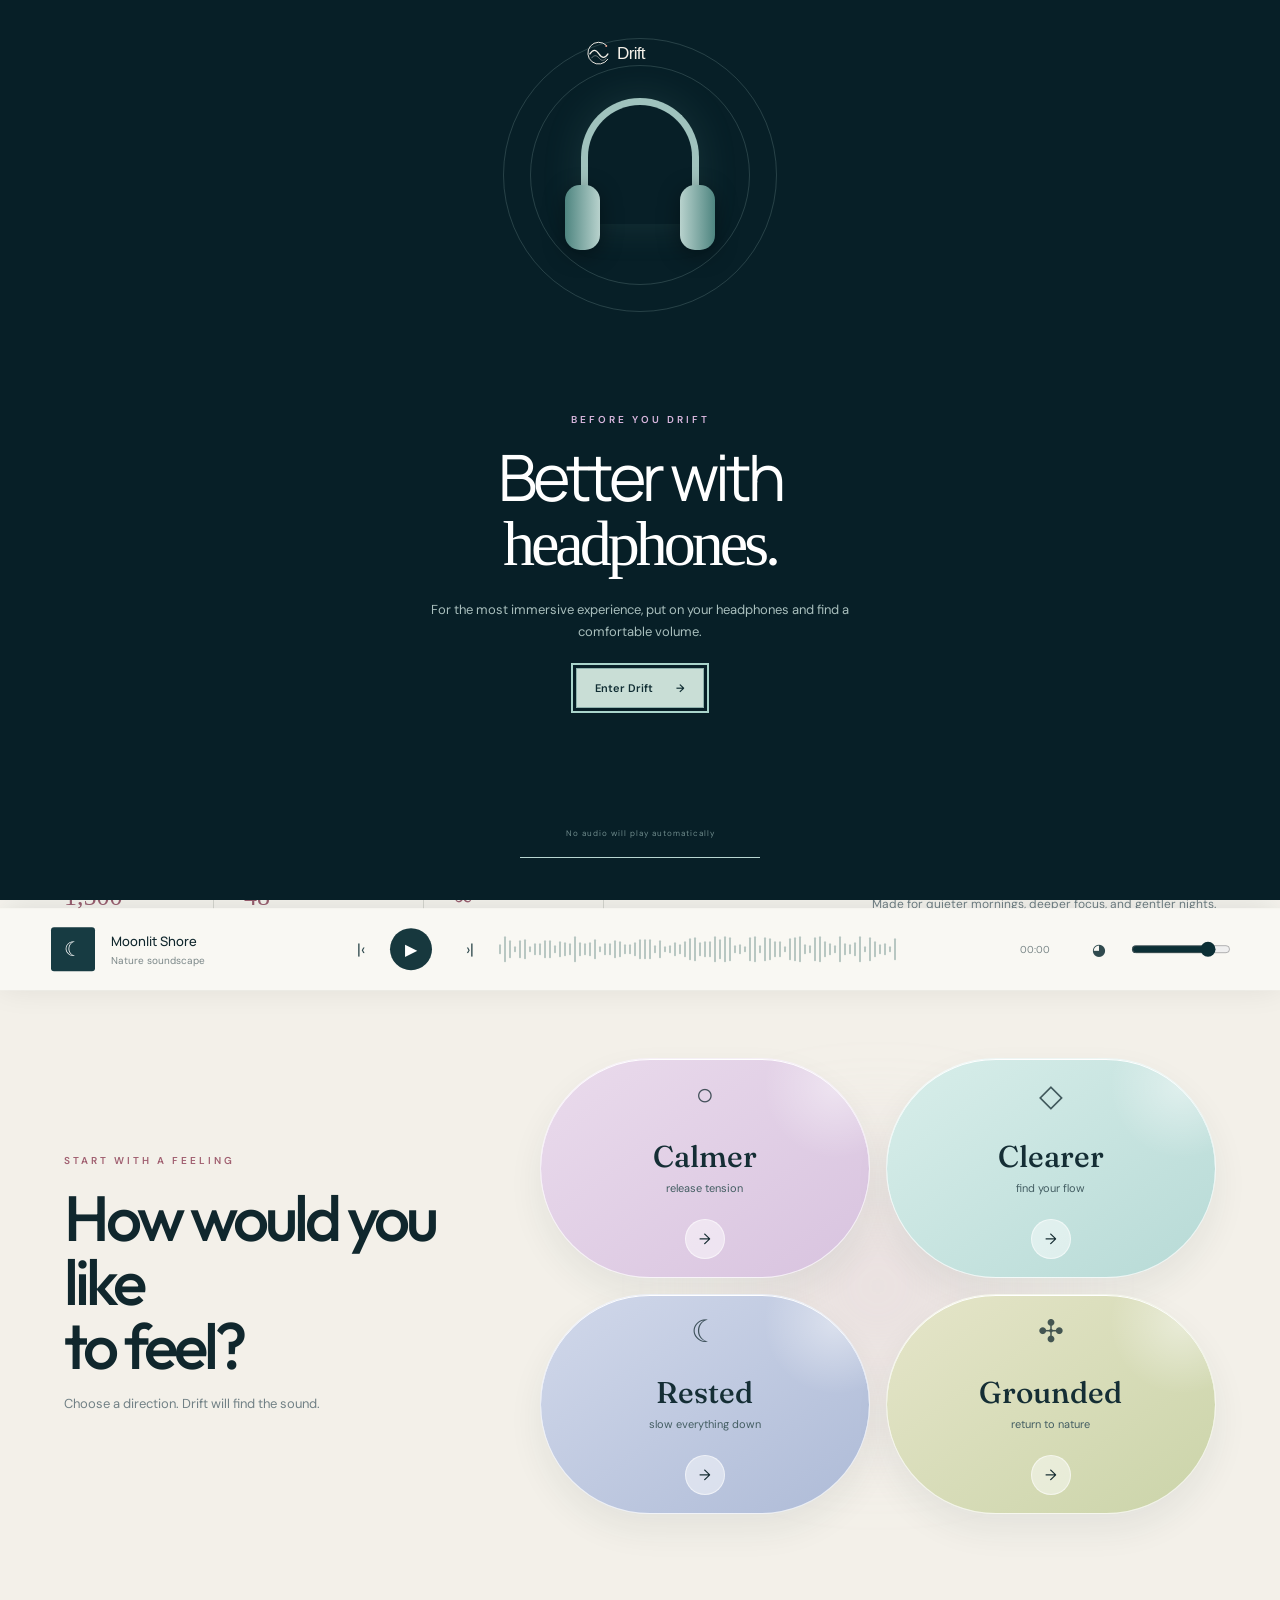
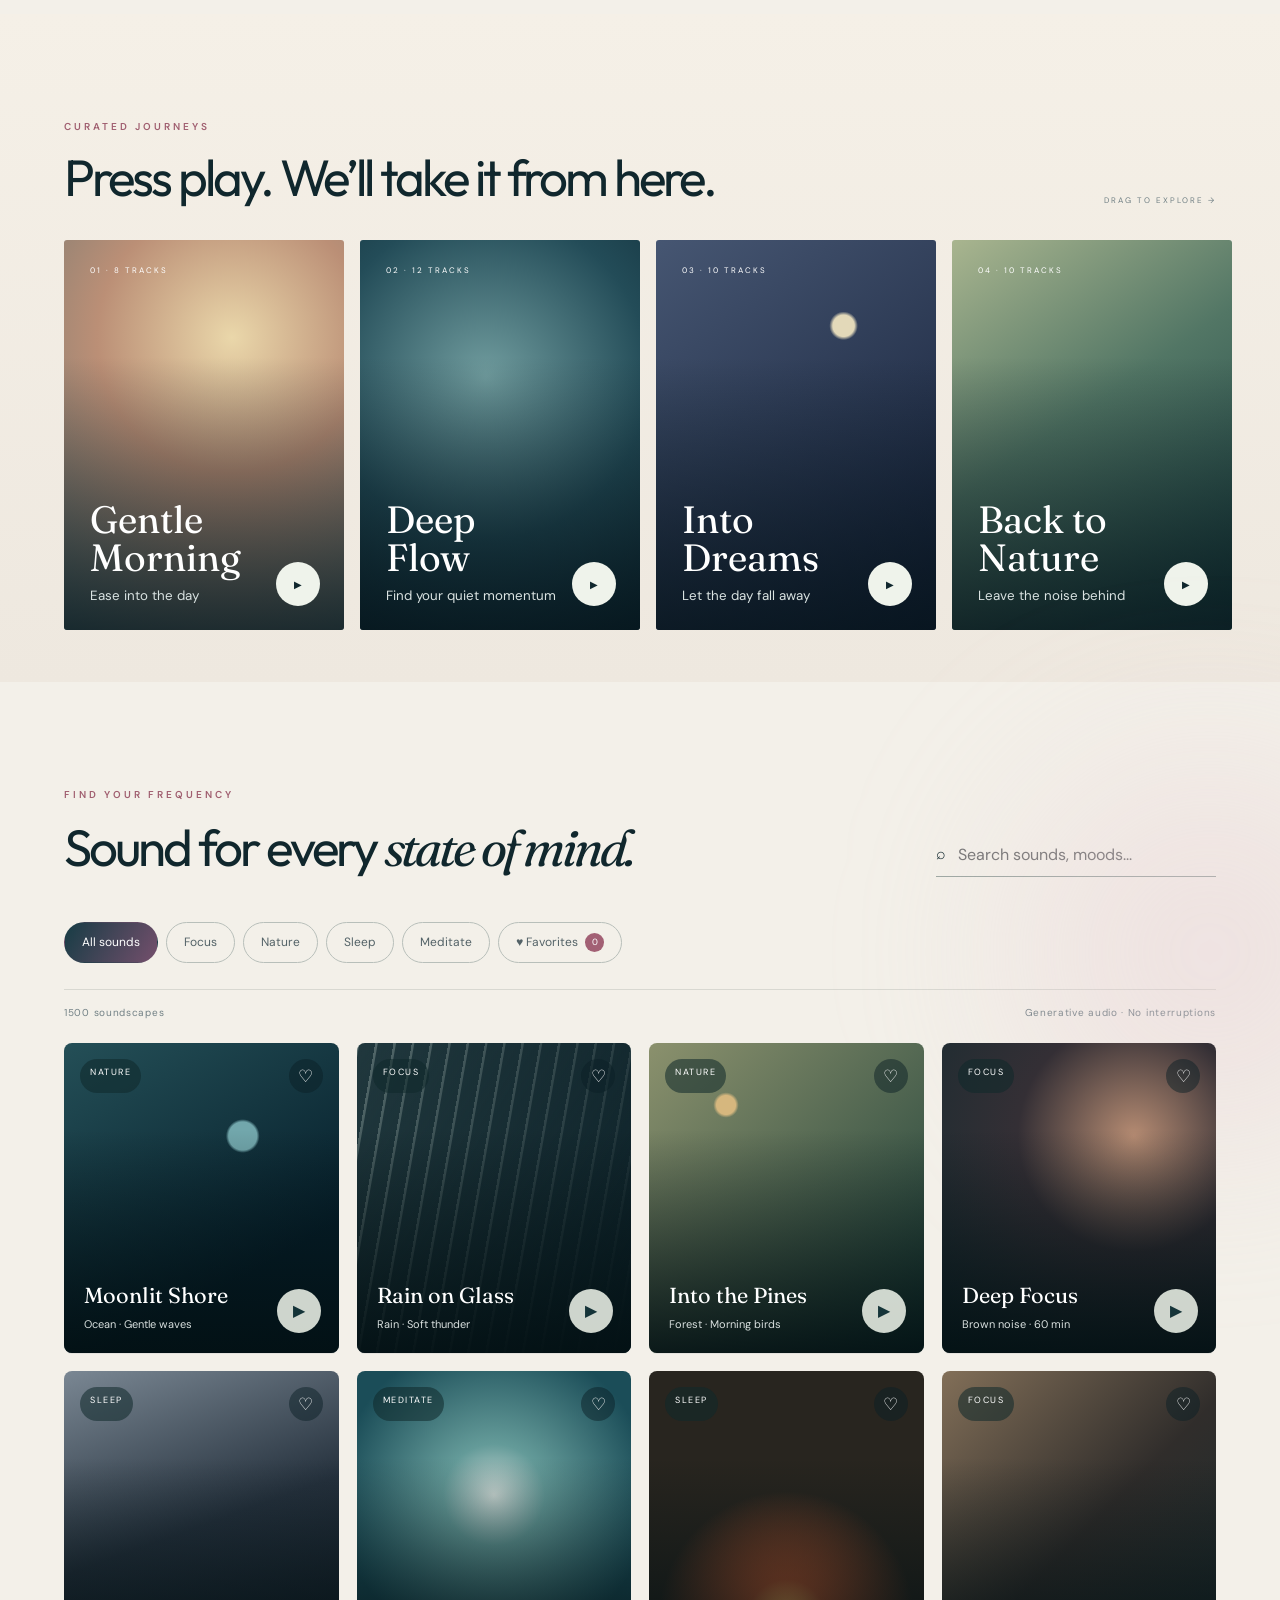
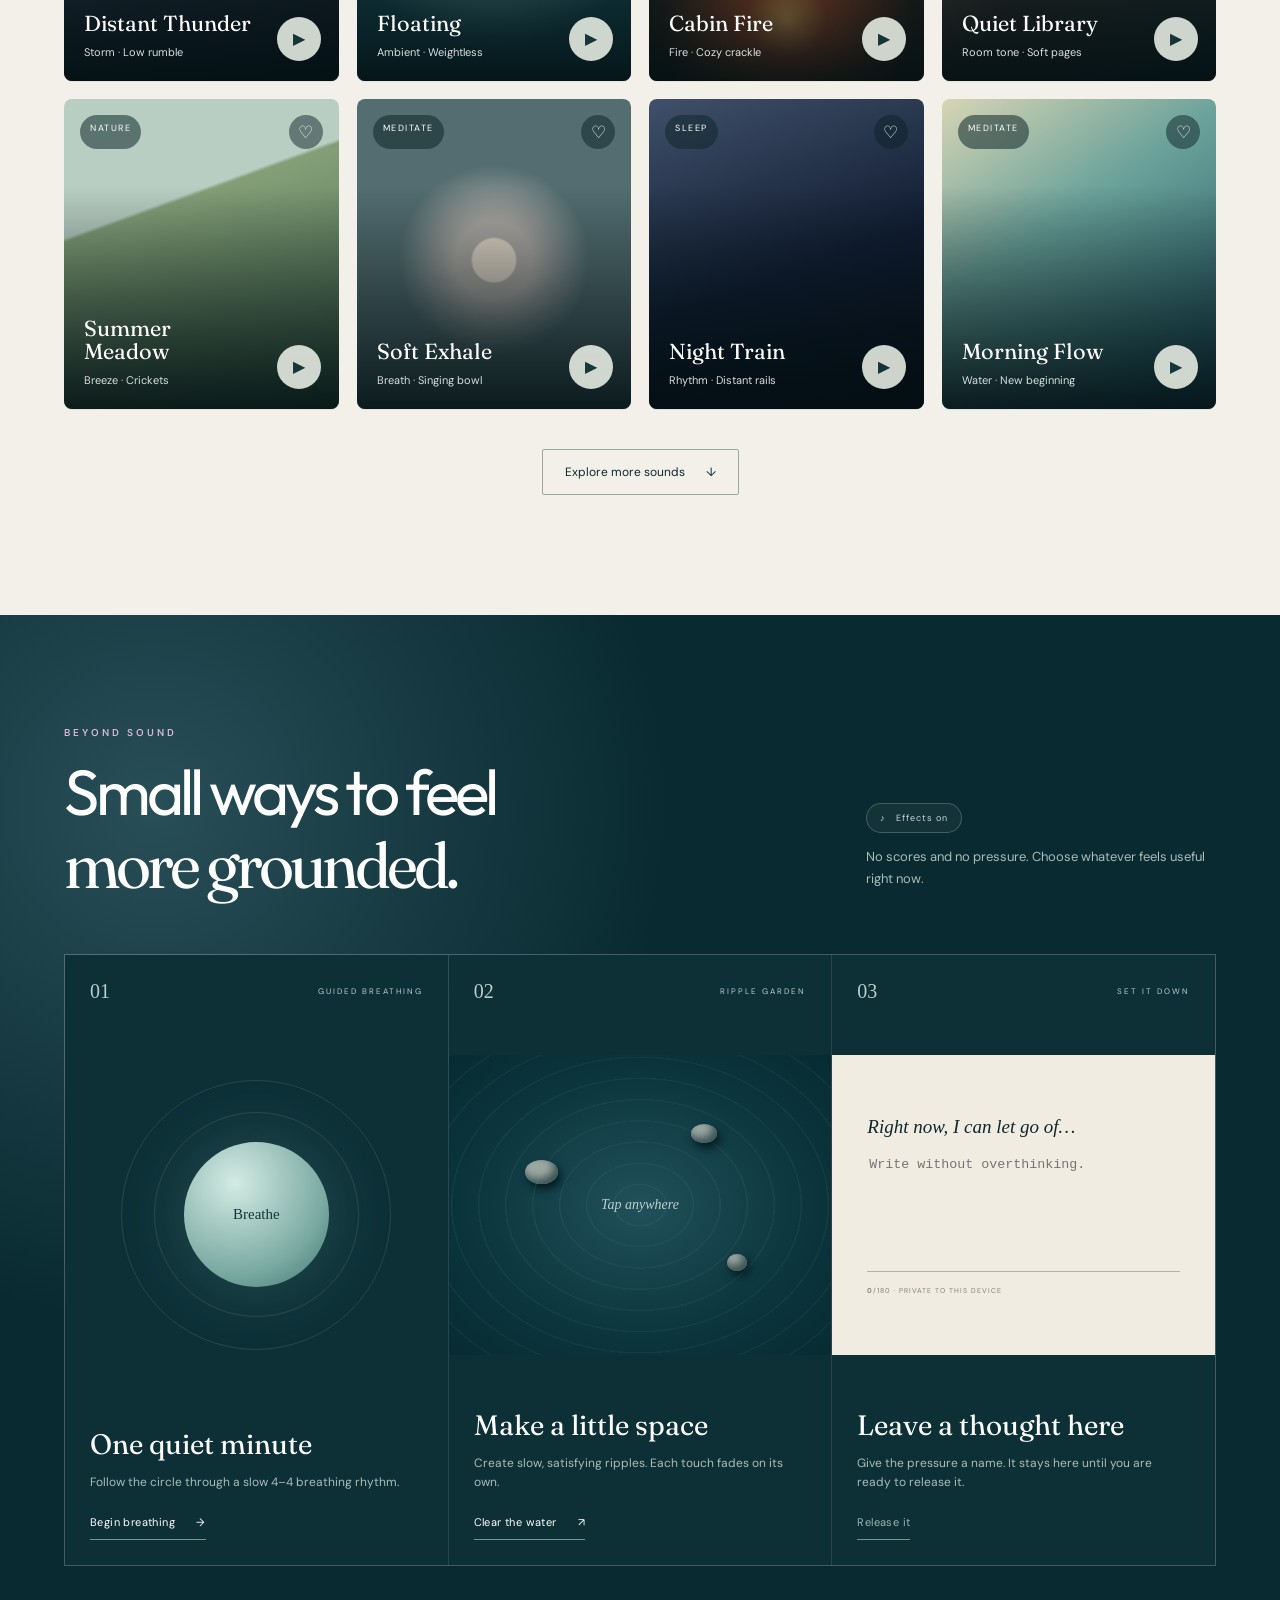
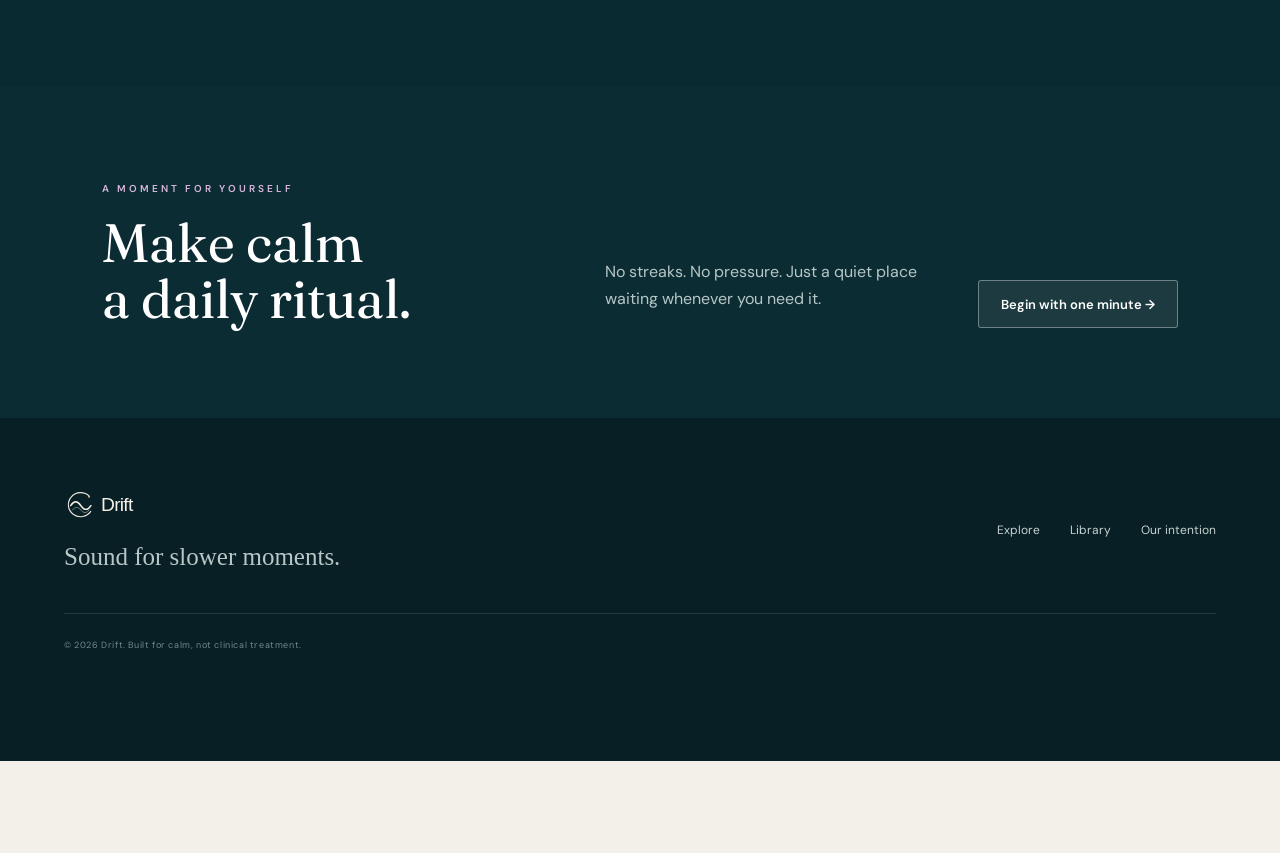
==== commit d445bed1: "Fix Visual Escape controls and capitalize Drift branding" ====
--- a/html/index.html
+++ b/html/index.html
@@ -10,7 +10,7 @@
   <link rel="preconnect" href="https://fonts.googleapis.com">
   <link rel="preconnect" href="https://fonts.gstatic.com" crossorigin>
   <link href="https://fonts.googleapis.com/css2?family=DM+Sans:wght@400;500;600&family=Manrope:wght@400;500;600&family=Fraunces:opsz,wght@9..144,400;9..144,500&family=Outfit:wght@400;500;600&display=swap" rel="stylesheet">
-  <link rel="stylesheet" href="../css/styles.css?v=6" />
+  <link rel="stylesheet" href="../css/styles.css?v=7" />
 </head>
 <body>
   <div class="scroll-progress" id="scrollProgress" aria-hidden="true"></div>
@@ -41,7 +41,7 @@
         <h1>Slow down.<br><em>Drift away.</em></h1>
         <p>A curated collection of soundscapes for focus, rest, and everything in between.</p>
         <div class="hero-actions">
-          <button class="primary" id="startDrifting"><span>▶</span> Start drifting</button>
+          <button class="primary" id="startDrifting"><span>▶</span> Start Drifting</button>
           <button class="secondary" id="surpriseMe">Surprise me <span>↗</span></button>
         </div>
       </div>
@@ -145,6 +145,6 @@
   </div>
   <div class="toast" id="toast">Added to your library</div>
   <button class="back-top" id="backTop" aria-label="Back to top">↑</button>
-  <script src="../js/app.js?v=6"></script>
+  <script src="../js/app.js?v=7"></script>
 </body>
 </html>
--- a/css/styles.css
+++ b/css/styles.css
@@ -82,7 +82,7 @@
 .hero {
   height: min(850px, 100vh);
   min-height: 700px;
-  background: url("assets/drift-hero.png") center/cover no-repeat;
+  background: url("../assets/drift-hero.png") center/cover no-repeat;
   color: white;
   position: relative;
   display: flex;
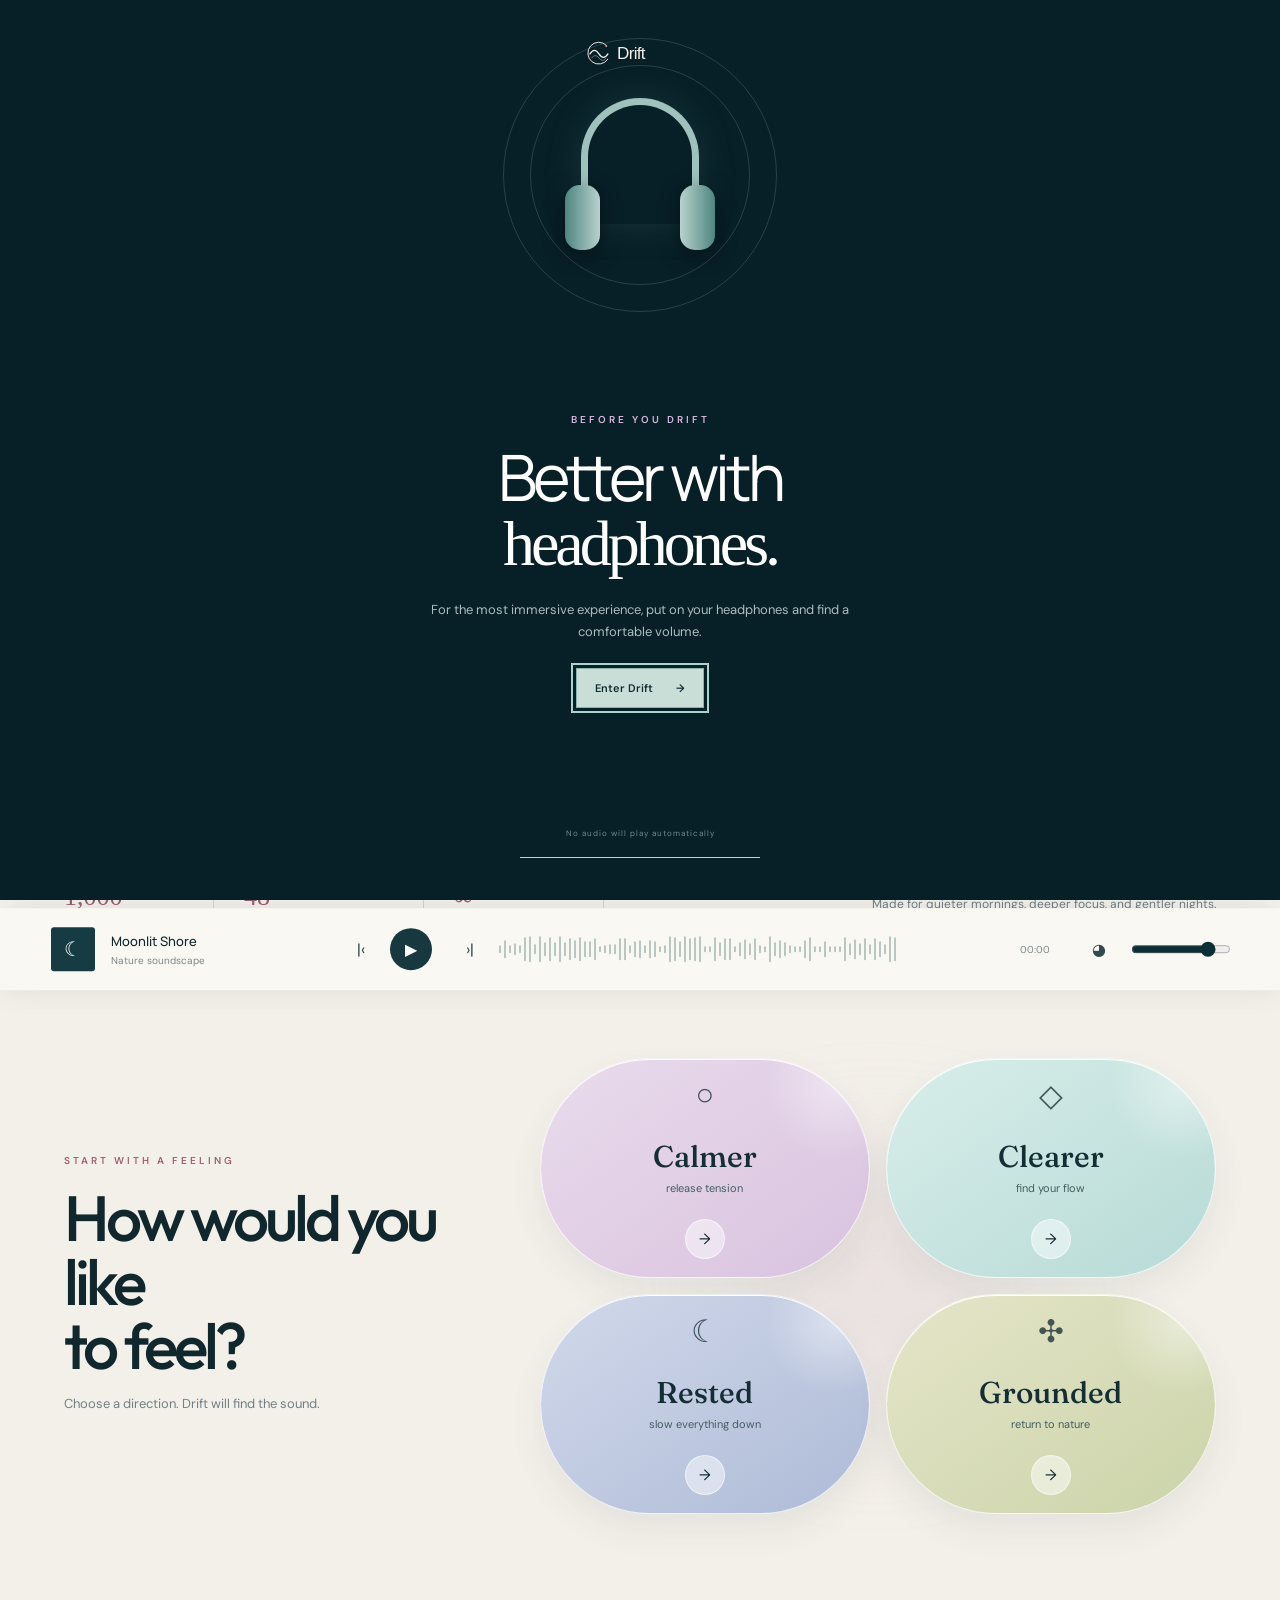
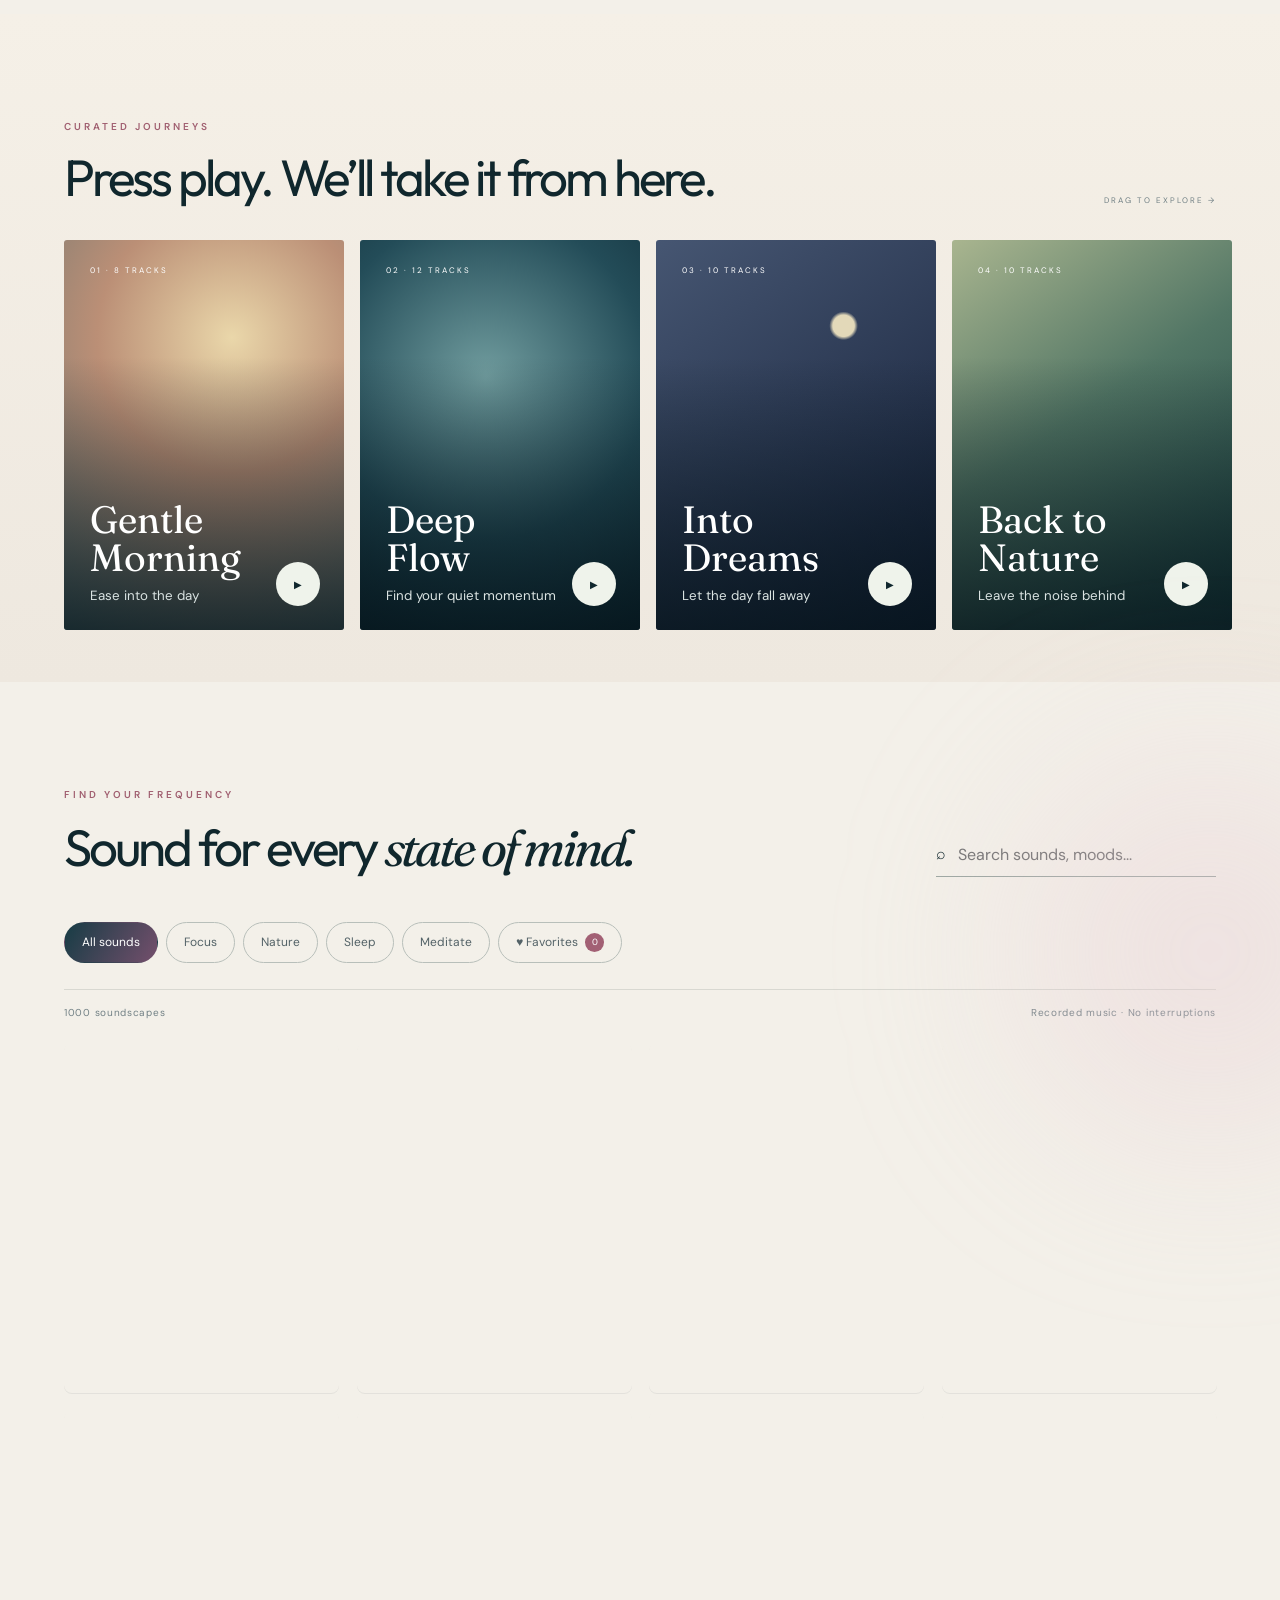
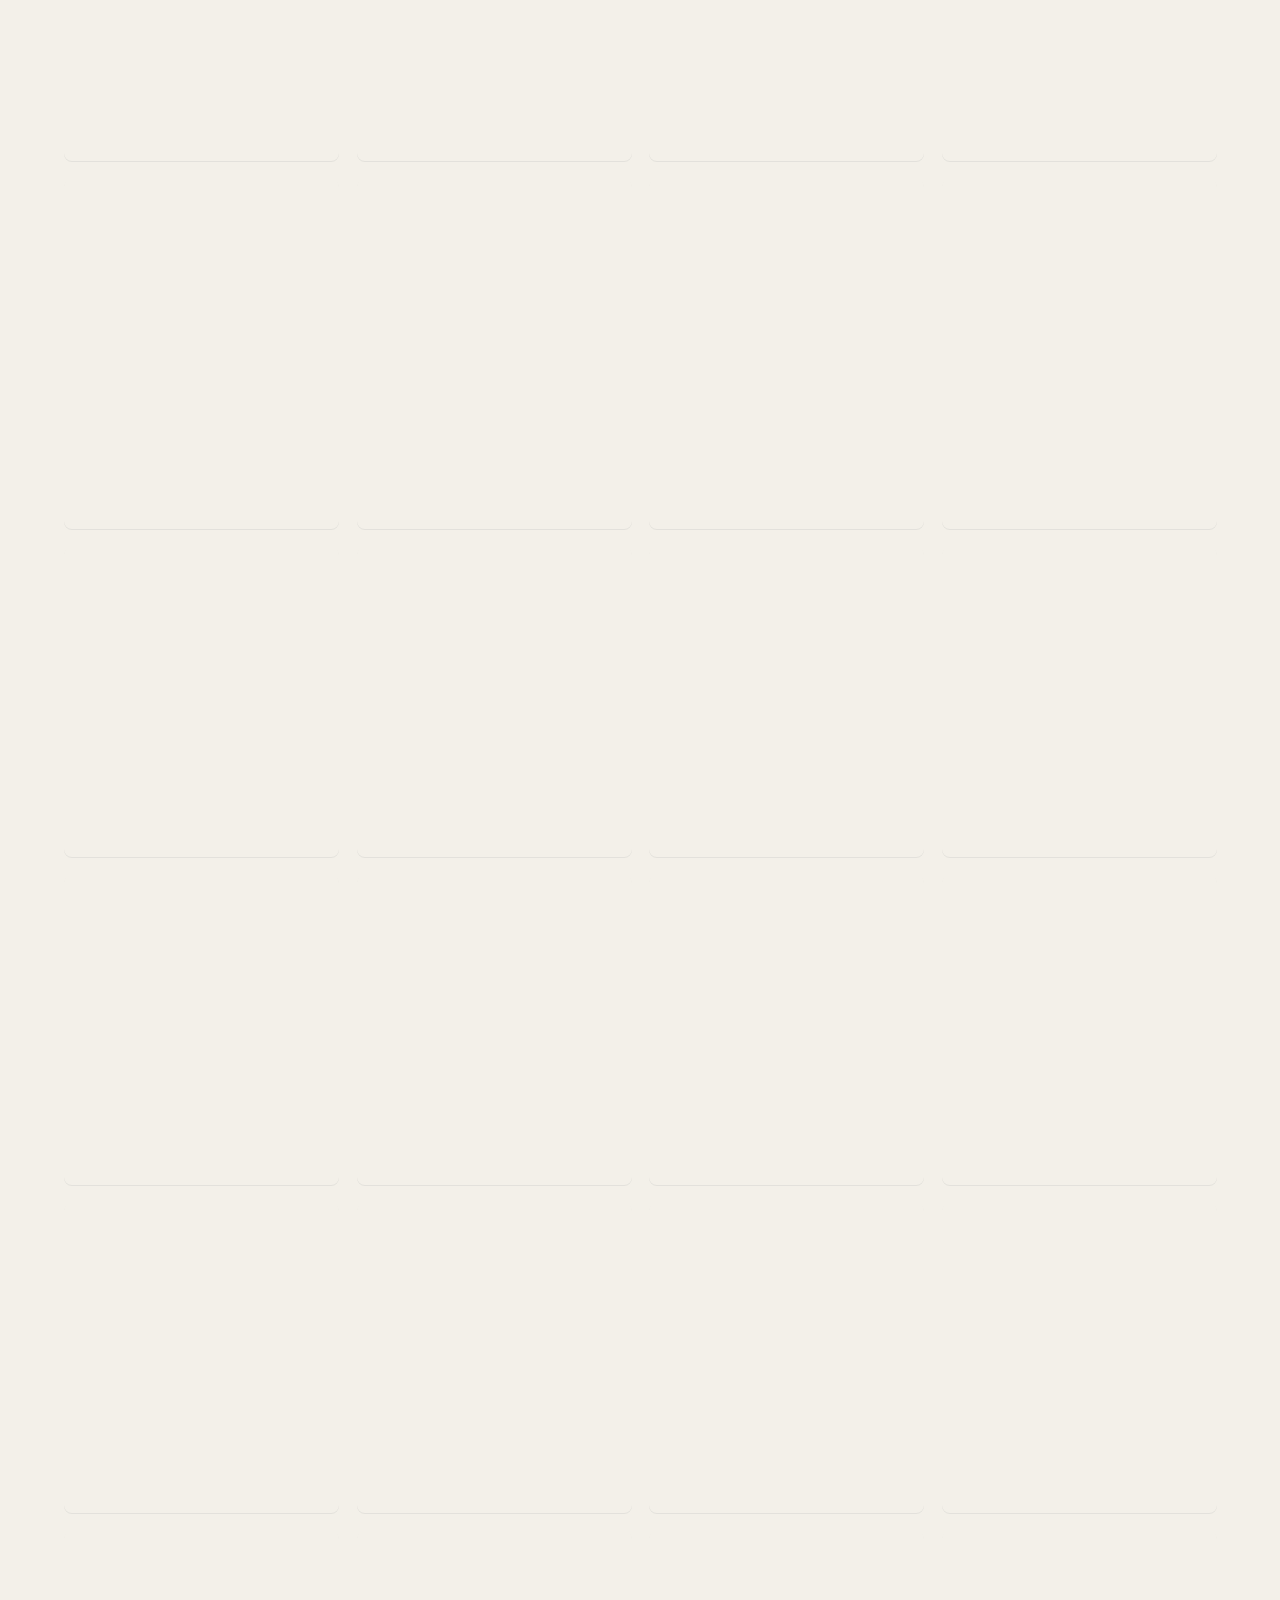
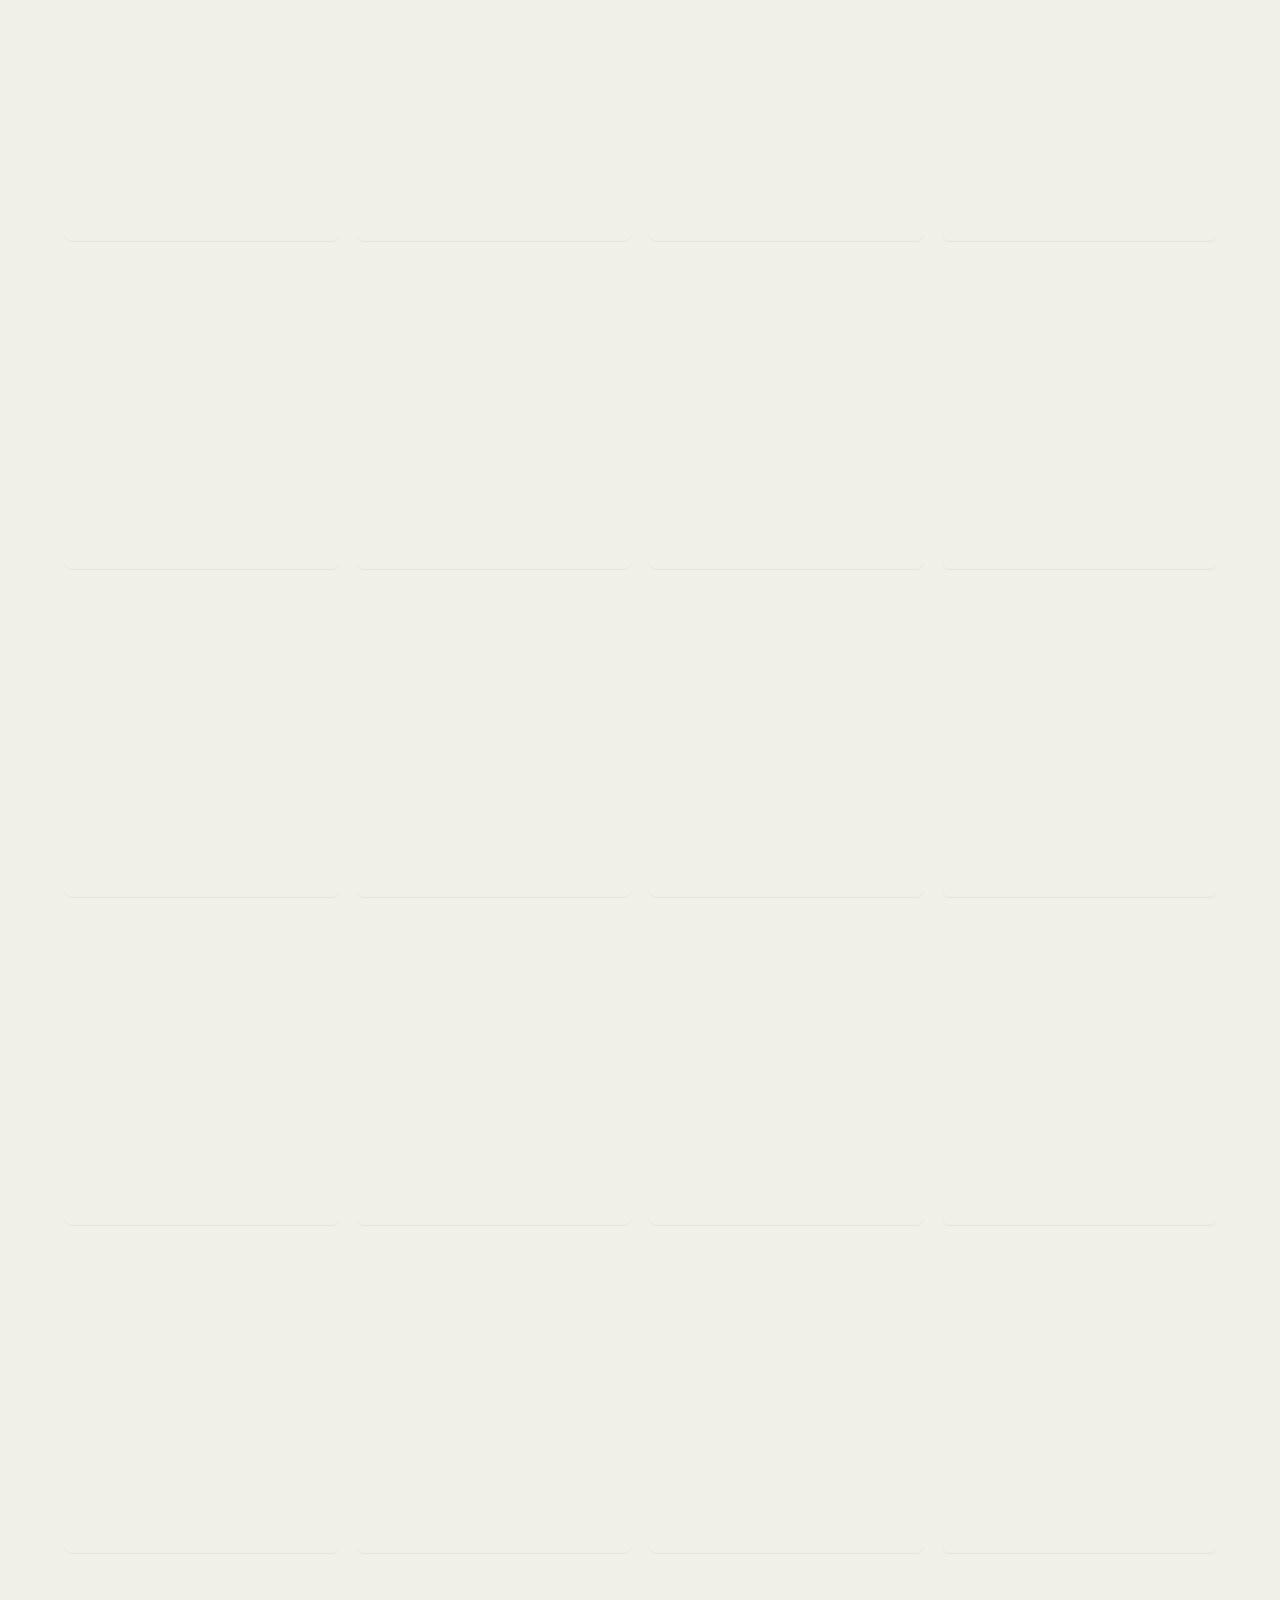
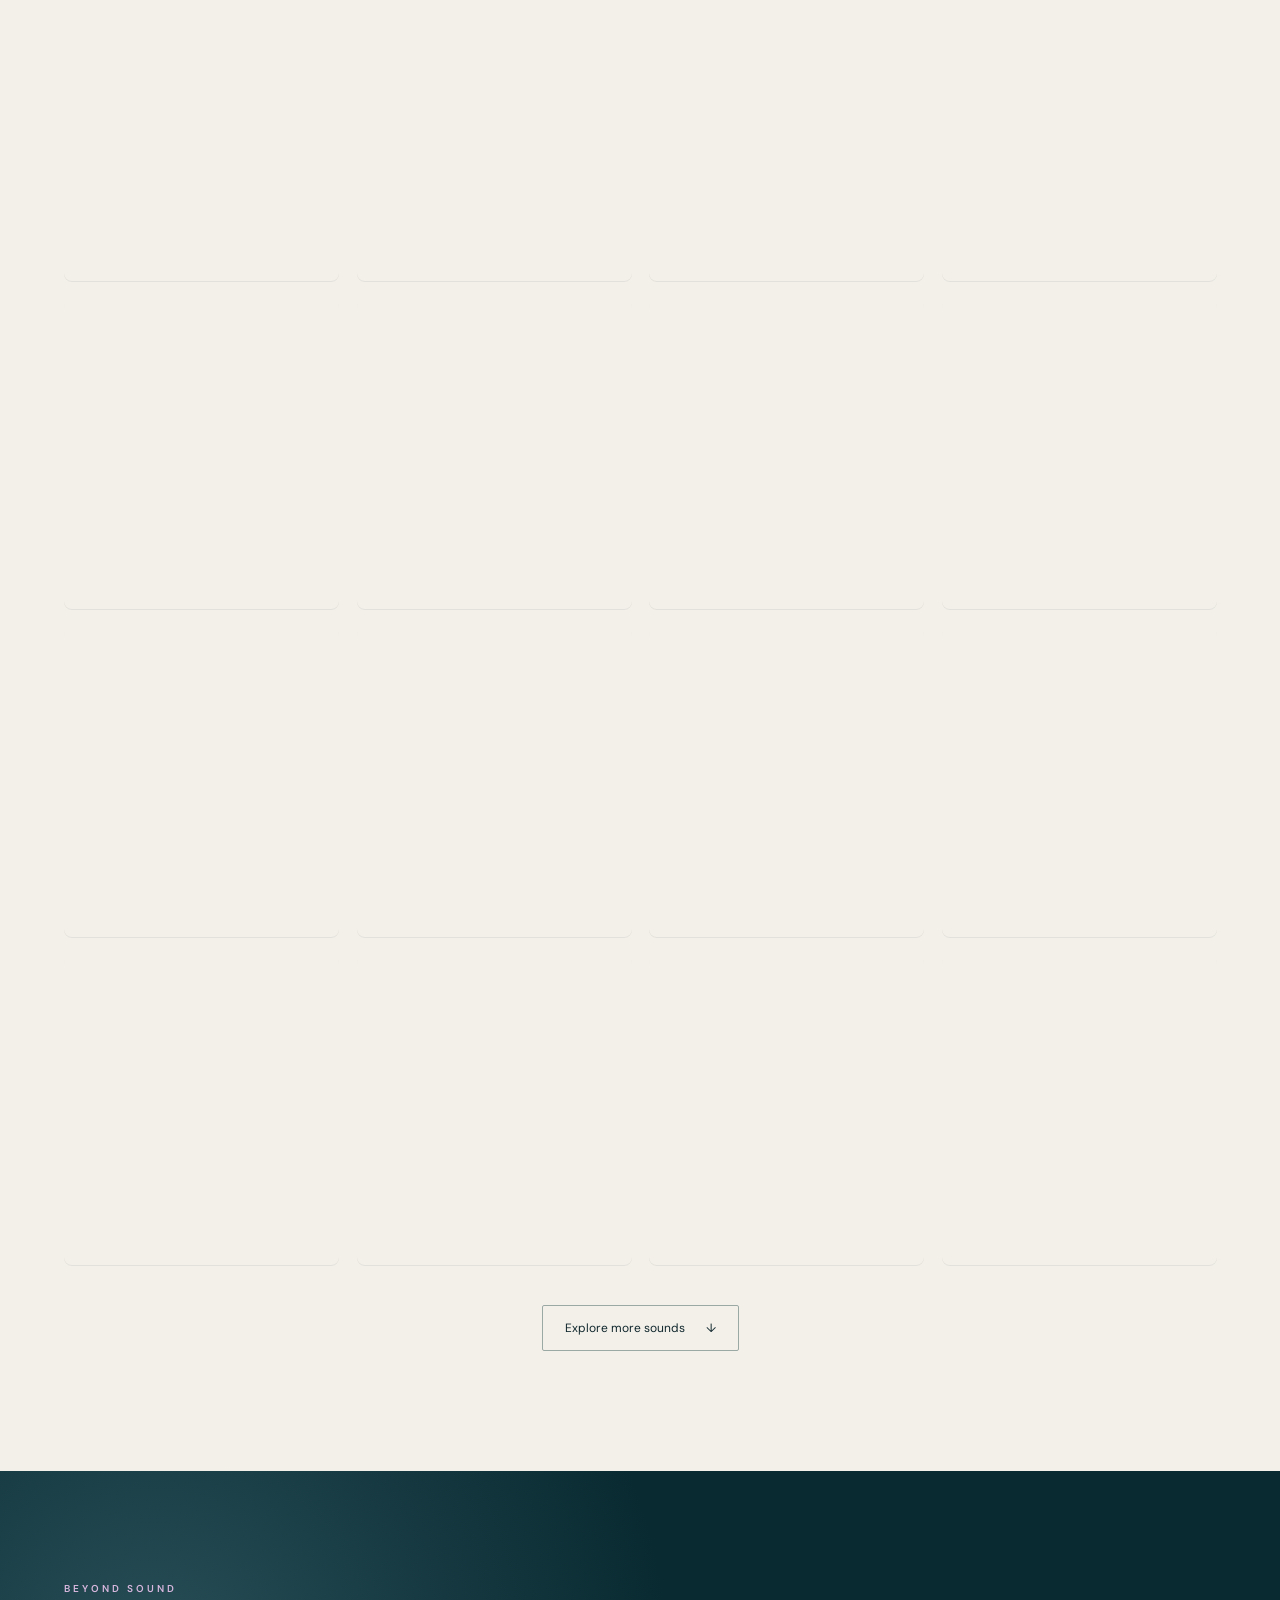
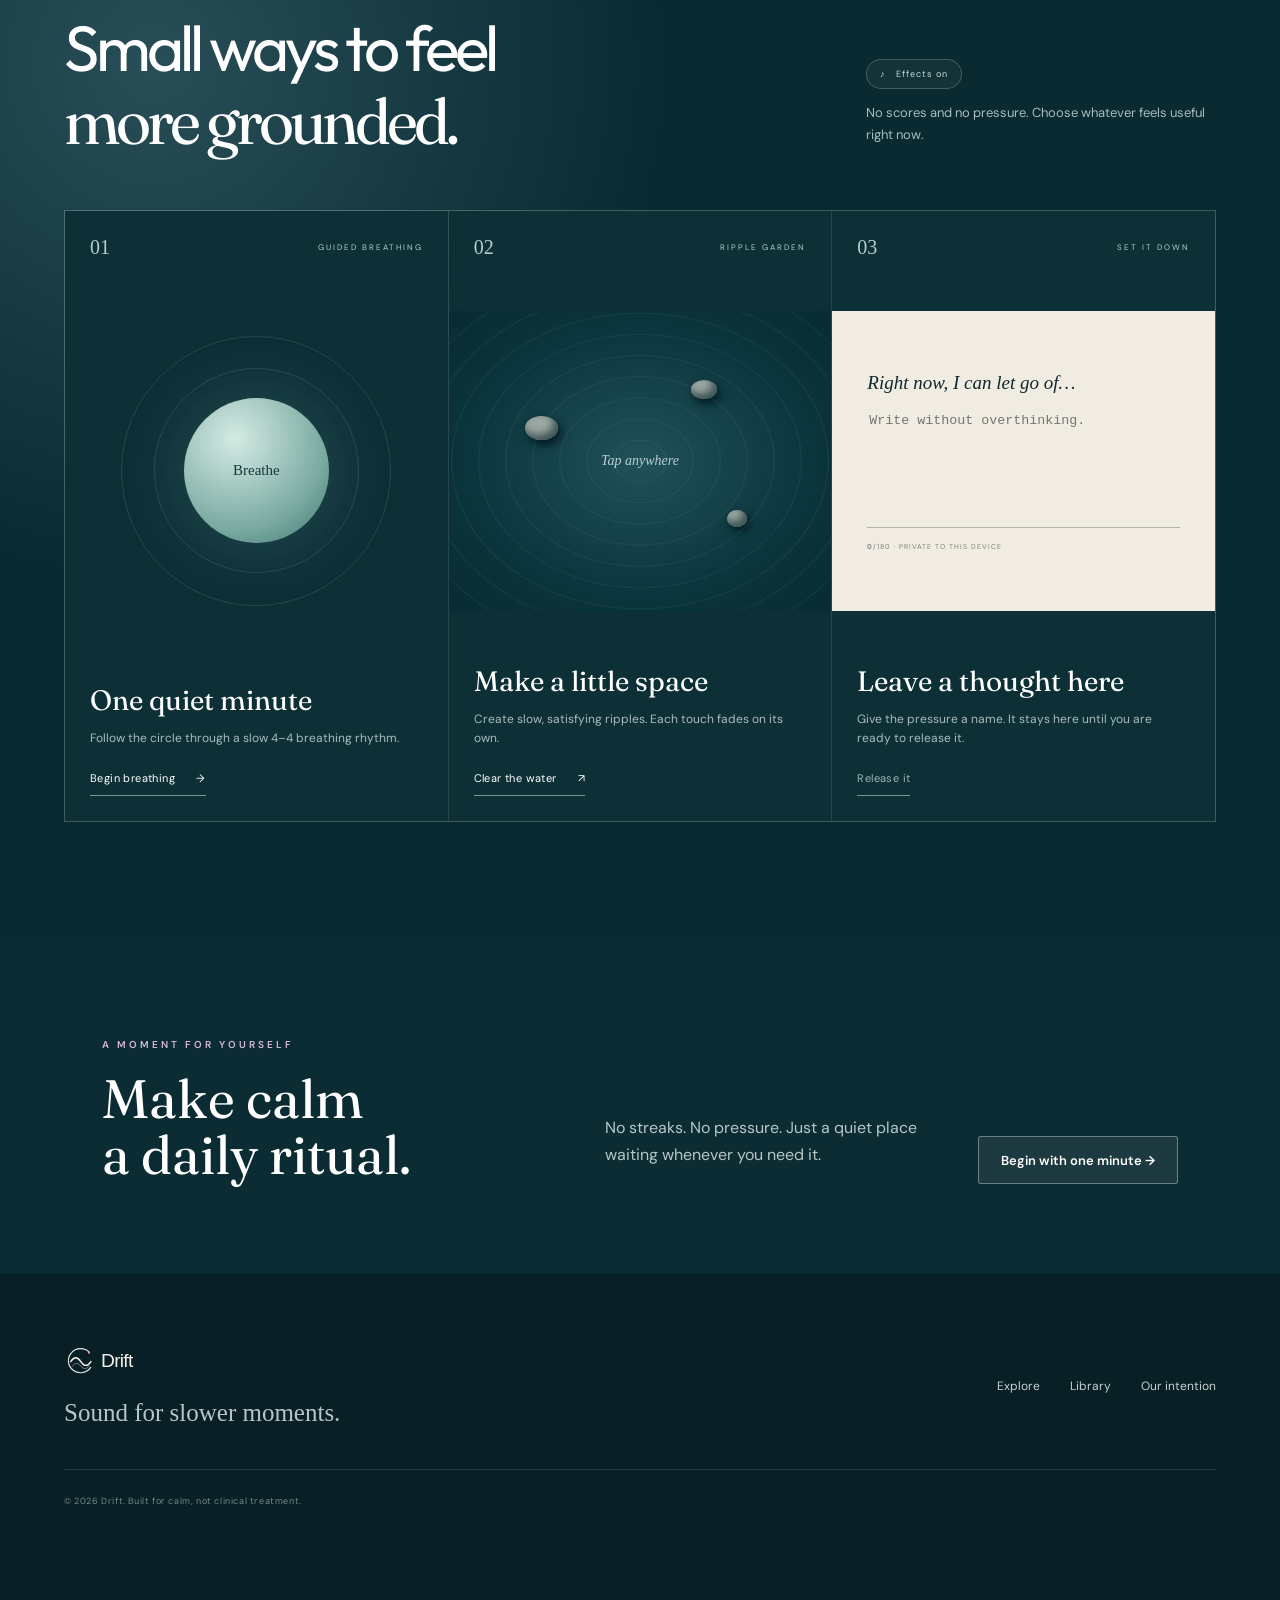
==== commit b236fbff: "Add one thousand uniquely named music tracks" ====
--- a/html/index.html
+++ b/html/index.html
@@ -51,7 +51,7 @@
     </section>
 
     <section class="proof" aria-label="Drift highlights">
-      <div><strong>1,500</strong><span>relaxing soundscapes</span></div>
+      <div><strong>1,000</strong><span>different soundscapes</span></div>
       <div><strong>48</strong><span>distinct sound models</span></div>
       <div><strong>∞</strong><span>time to unwind</span></div>
       <p>Made for quieter mornings, deeper focus, and gentler nights.</p>
@@ -90,7 +90,7 @@
         <button class="filter" data-filter="Meditate">Meditate</button>
         <button class="filter favorites-filter" data-filter="Favorites">♥ Favorites <span id="favoriteCount">0</span></button>
       </div>
-      <div class="library-meta"><span id="resultCount">1,500 soundscapes</span><span>Generative audio · No interruptions</span></div>
+      <div class="library-meta"><span id="resultCount">1,000 soundscapes</span><span>Recorded music · No interruptions</span></div>
       <div class="sound-grid" id="soundGrid"></div>
       <button class="load-more" id="loadMore">Explore more sounds <span>↓</span></button>
     </section>
--- a/css/styles.css
+++ b/css/styles.css
@@ -241,6 +241,8 @@
 }
 .card {
   min-height: 310px;
+  content-visibility: auto;
+  contain-intrinsic-size: auto 310px;
   border-radius: 4px;
   color: white;
   position: relative;
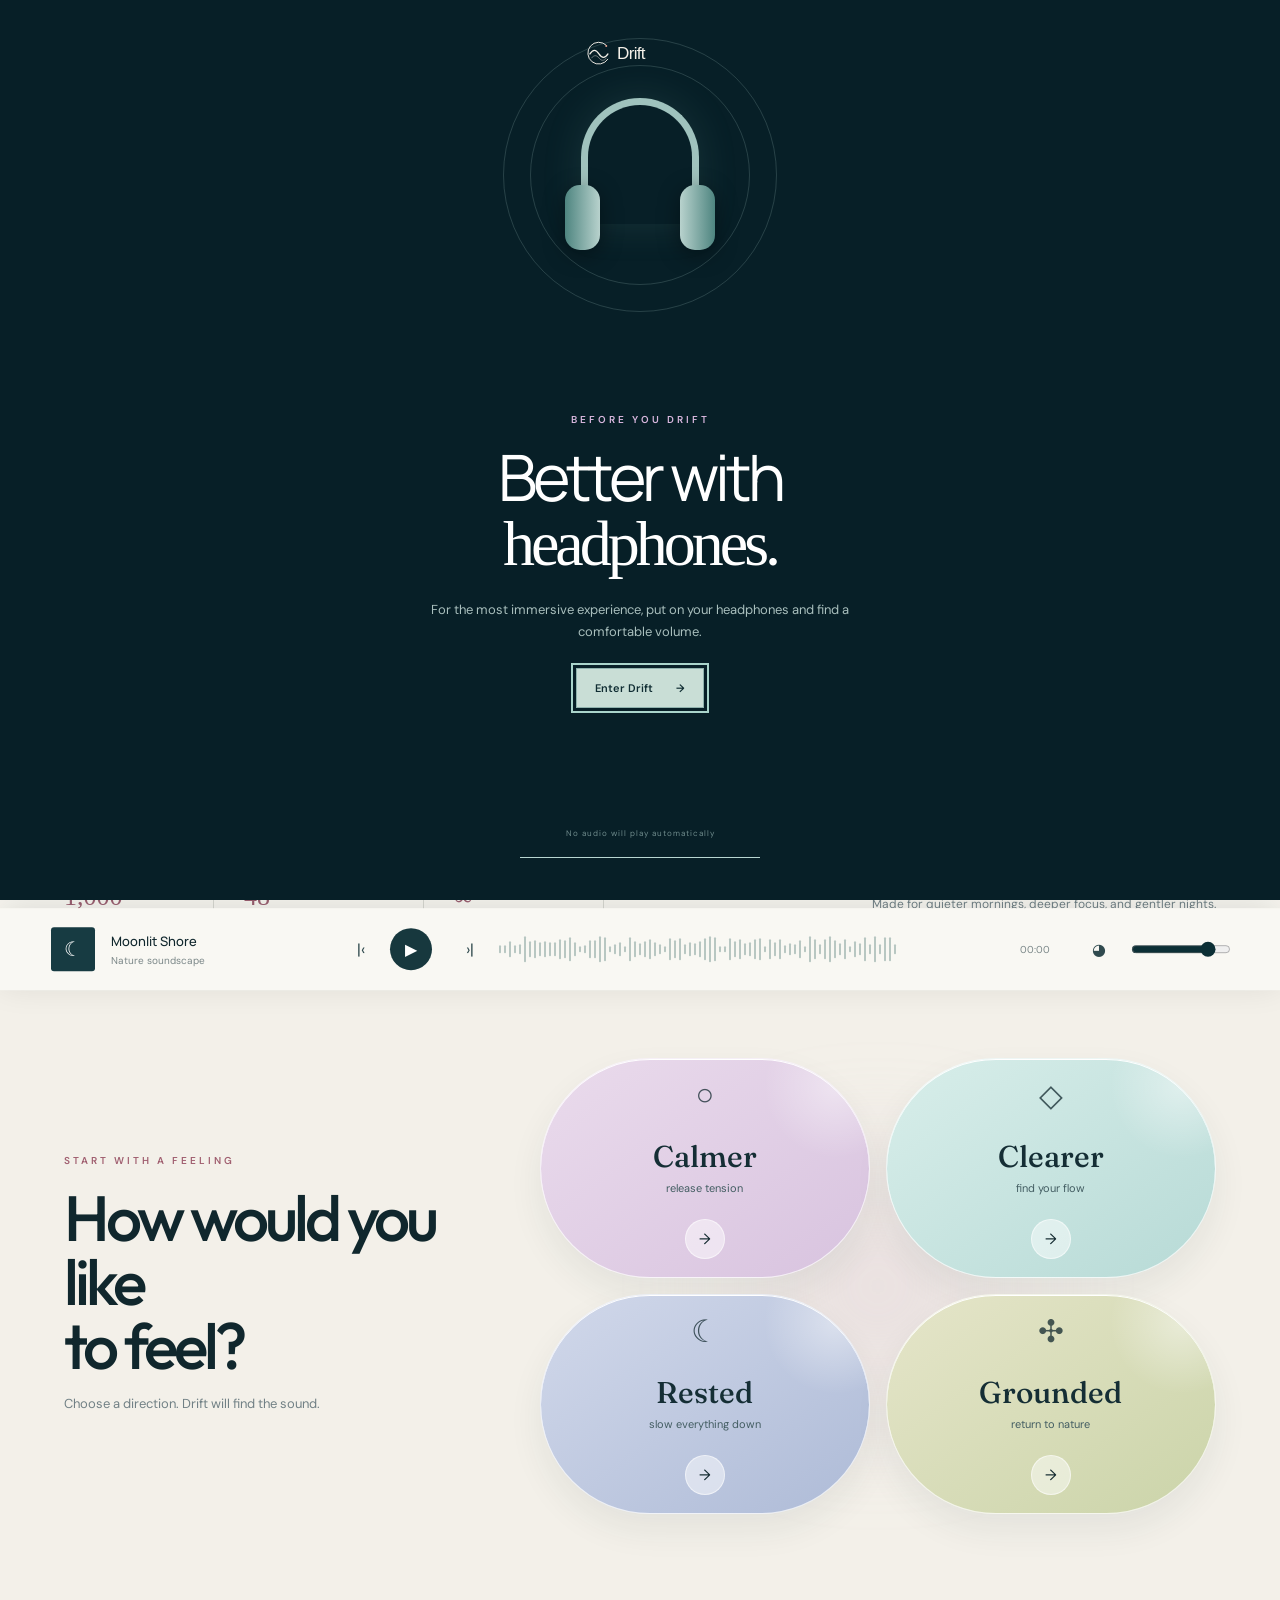
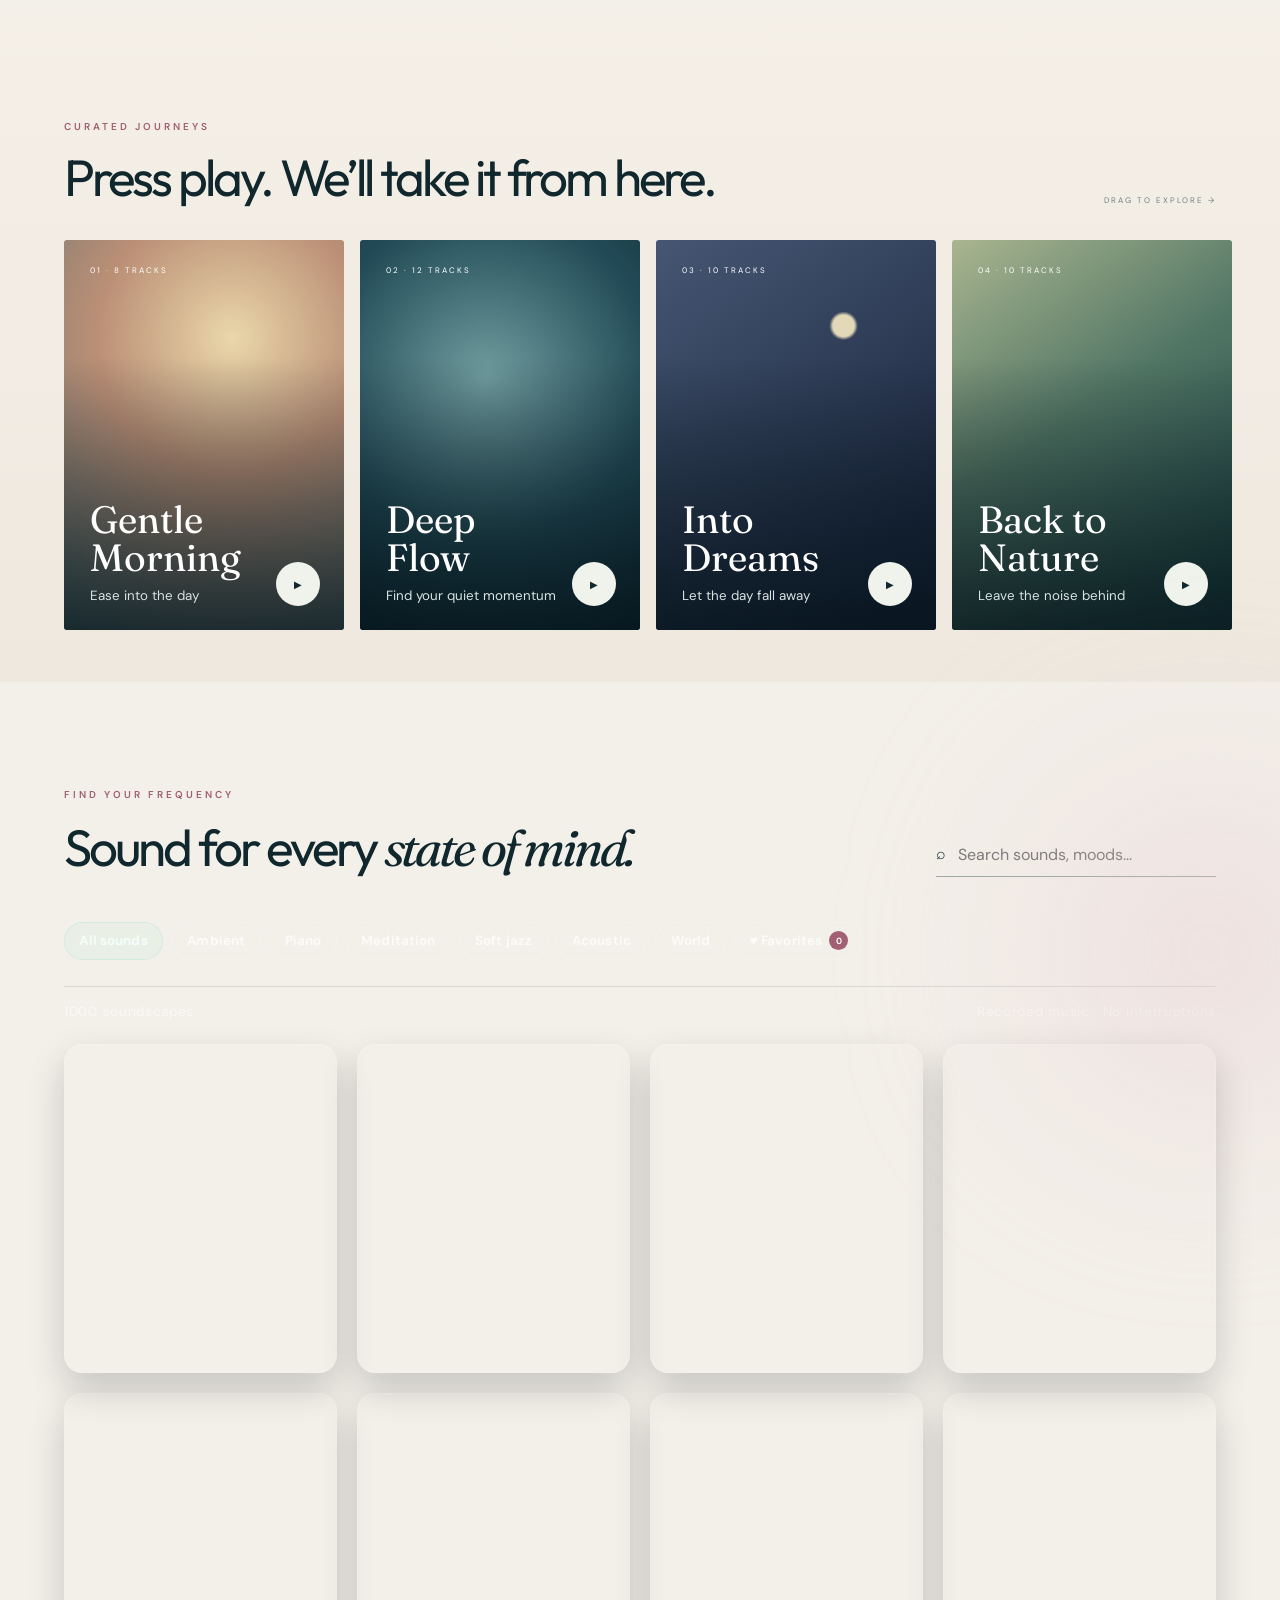
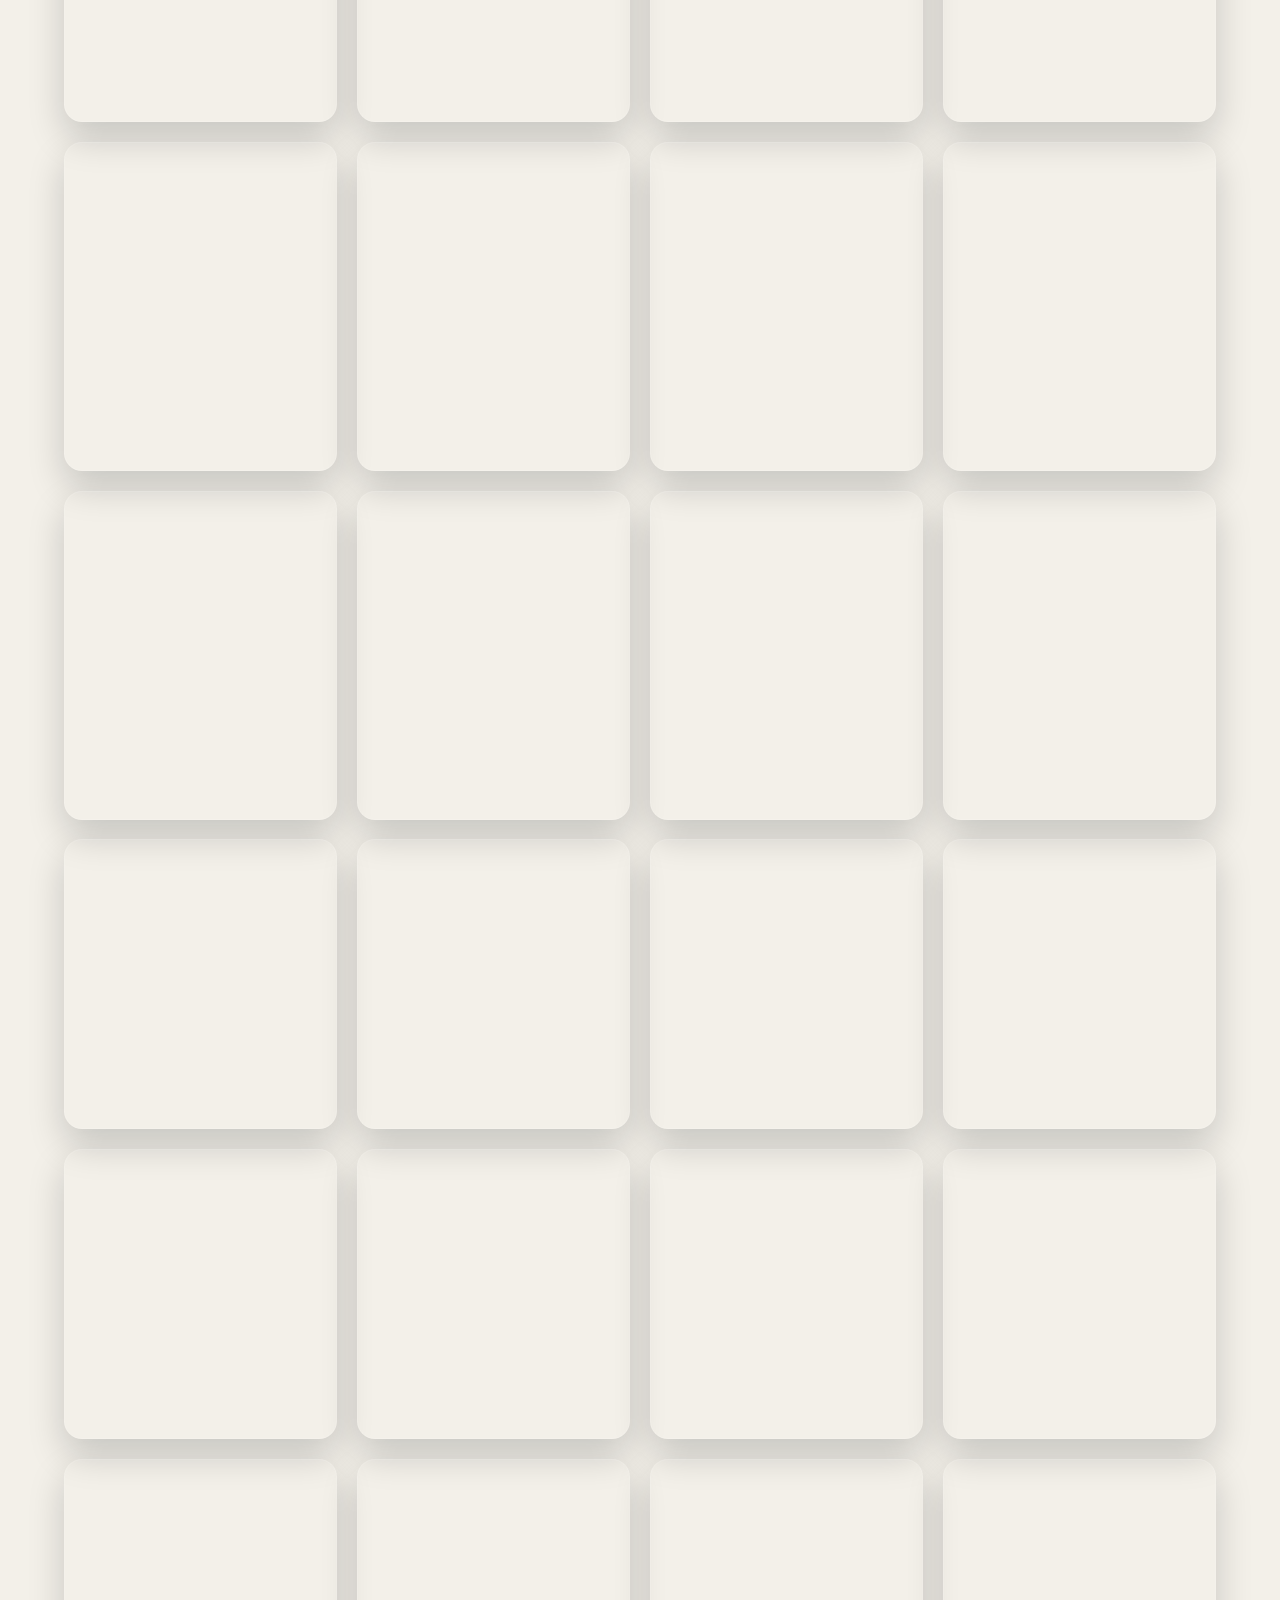
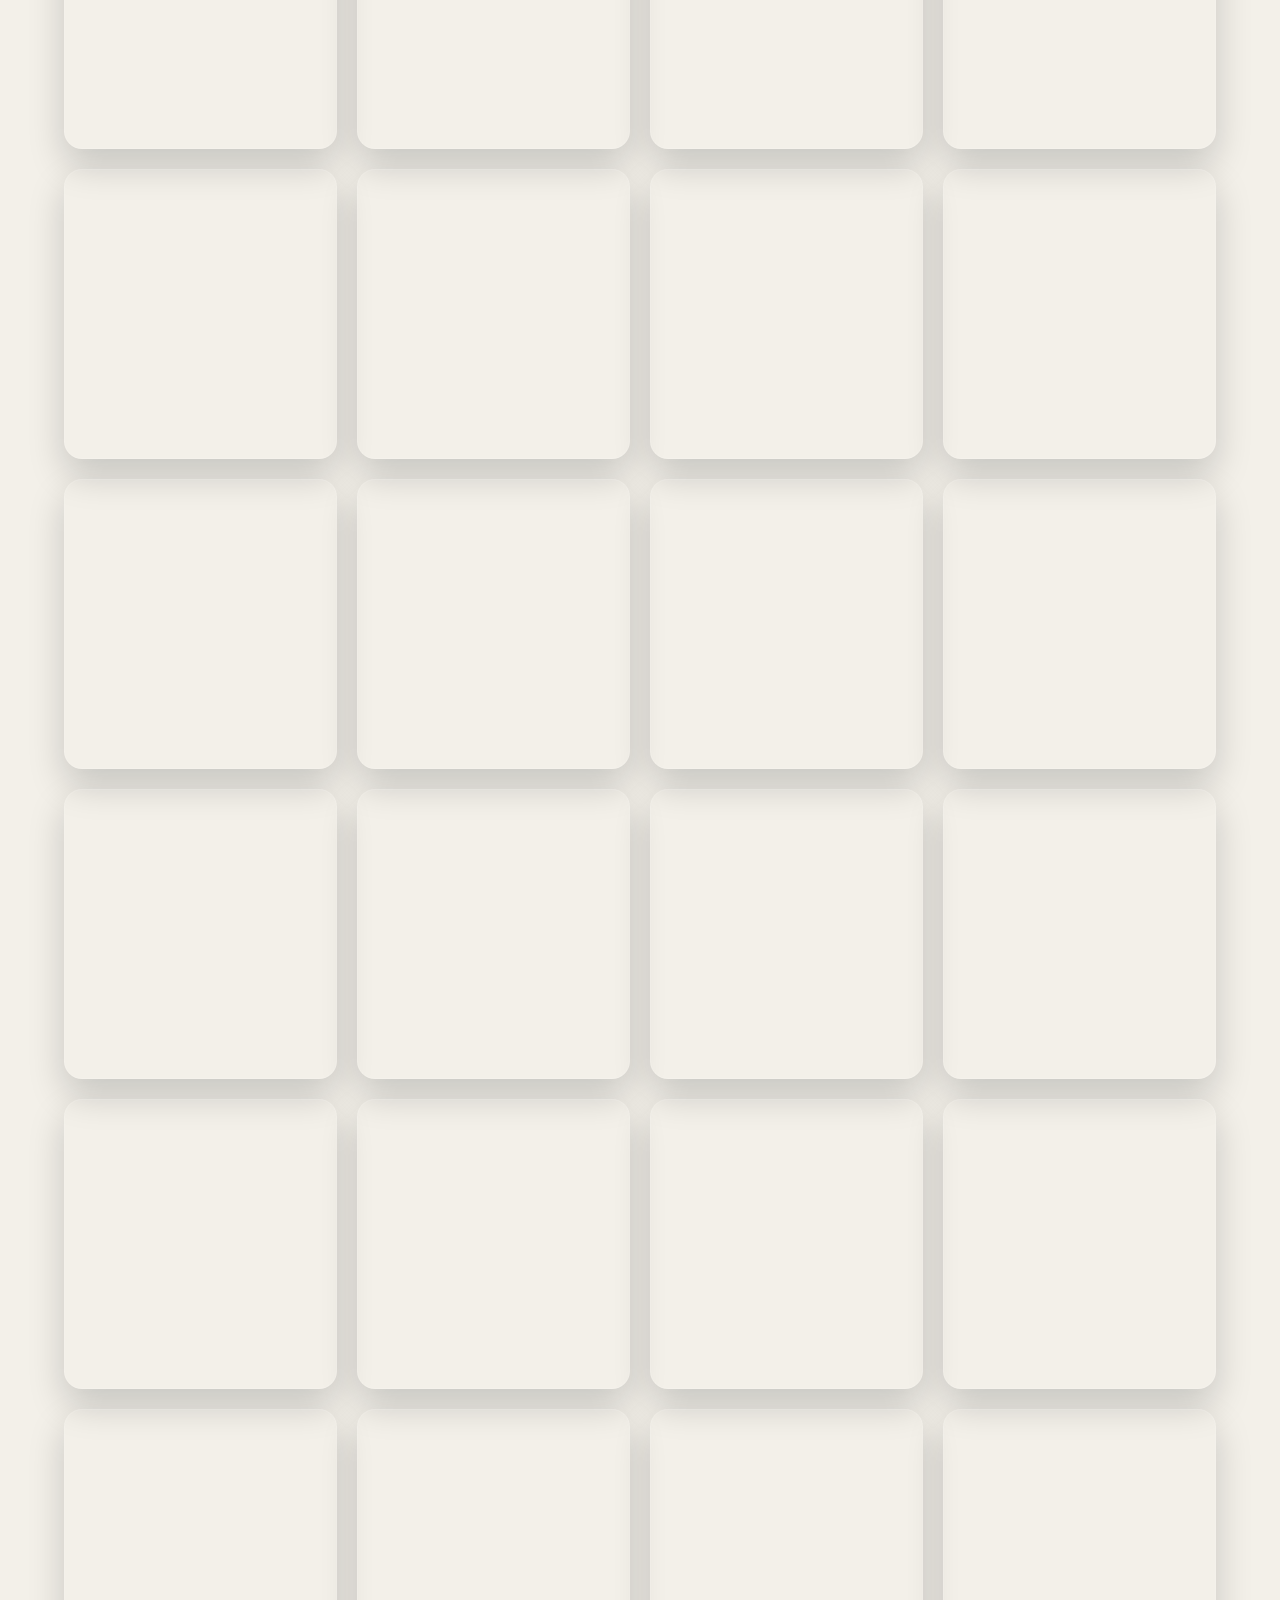
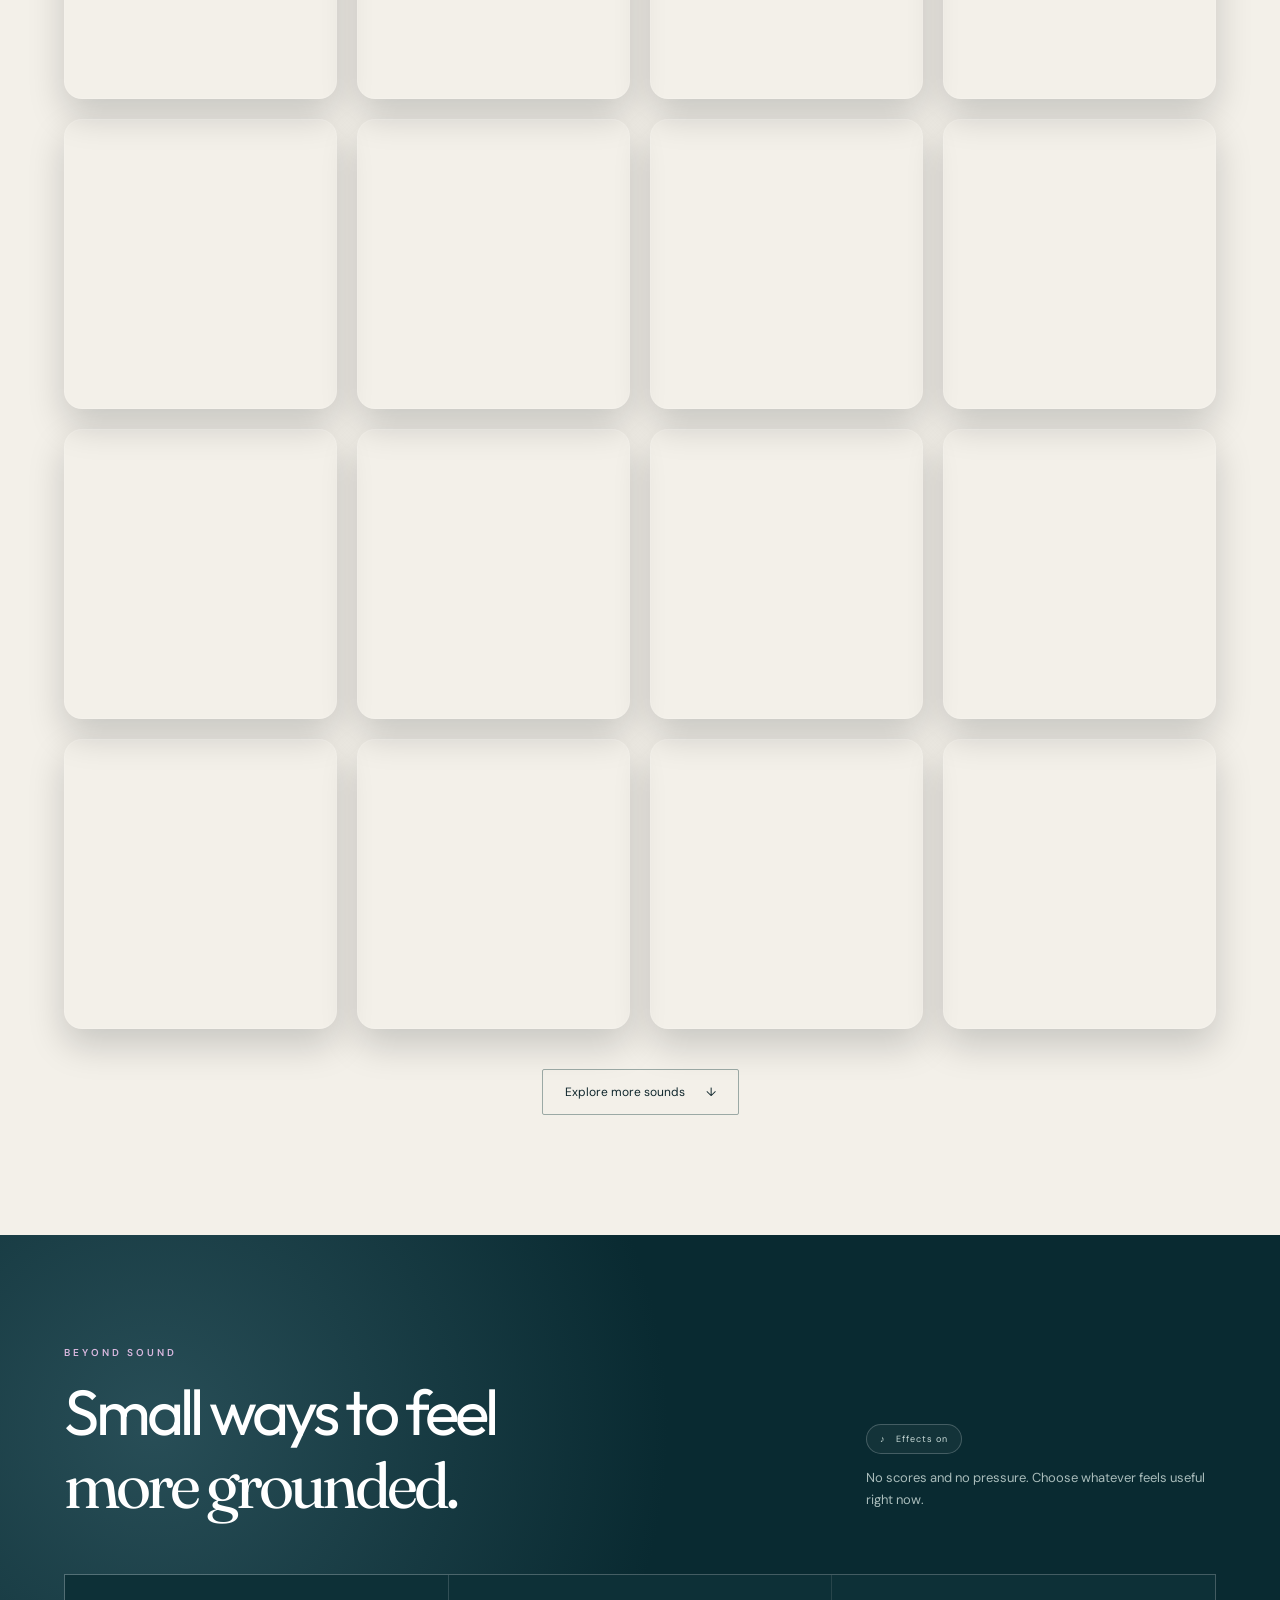
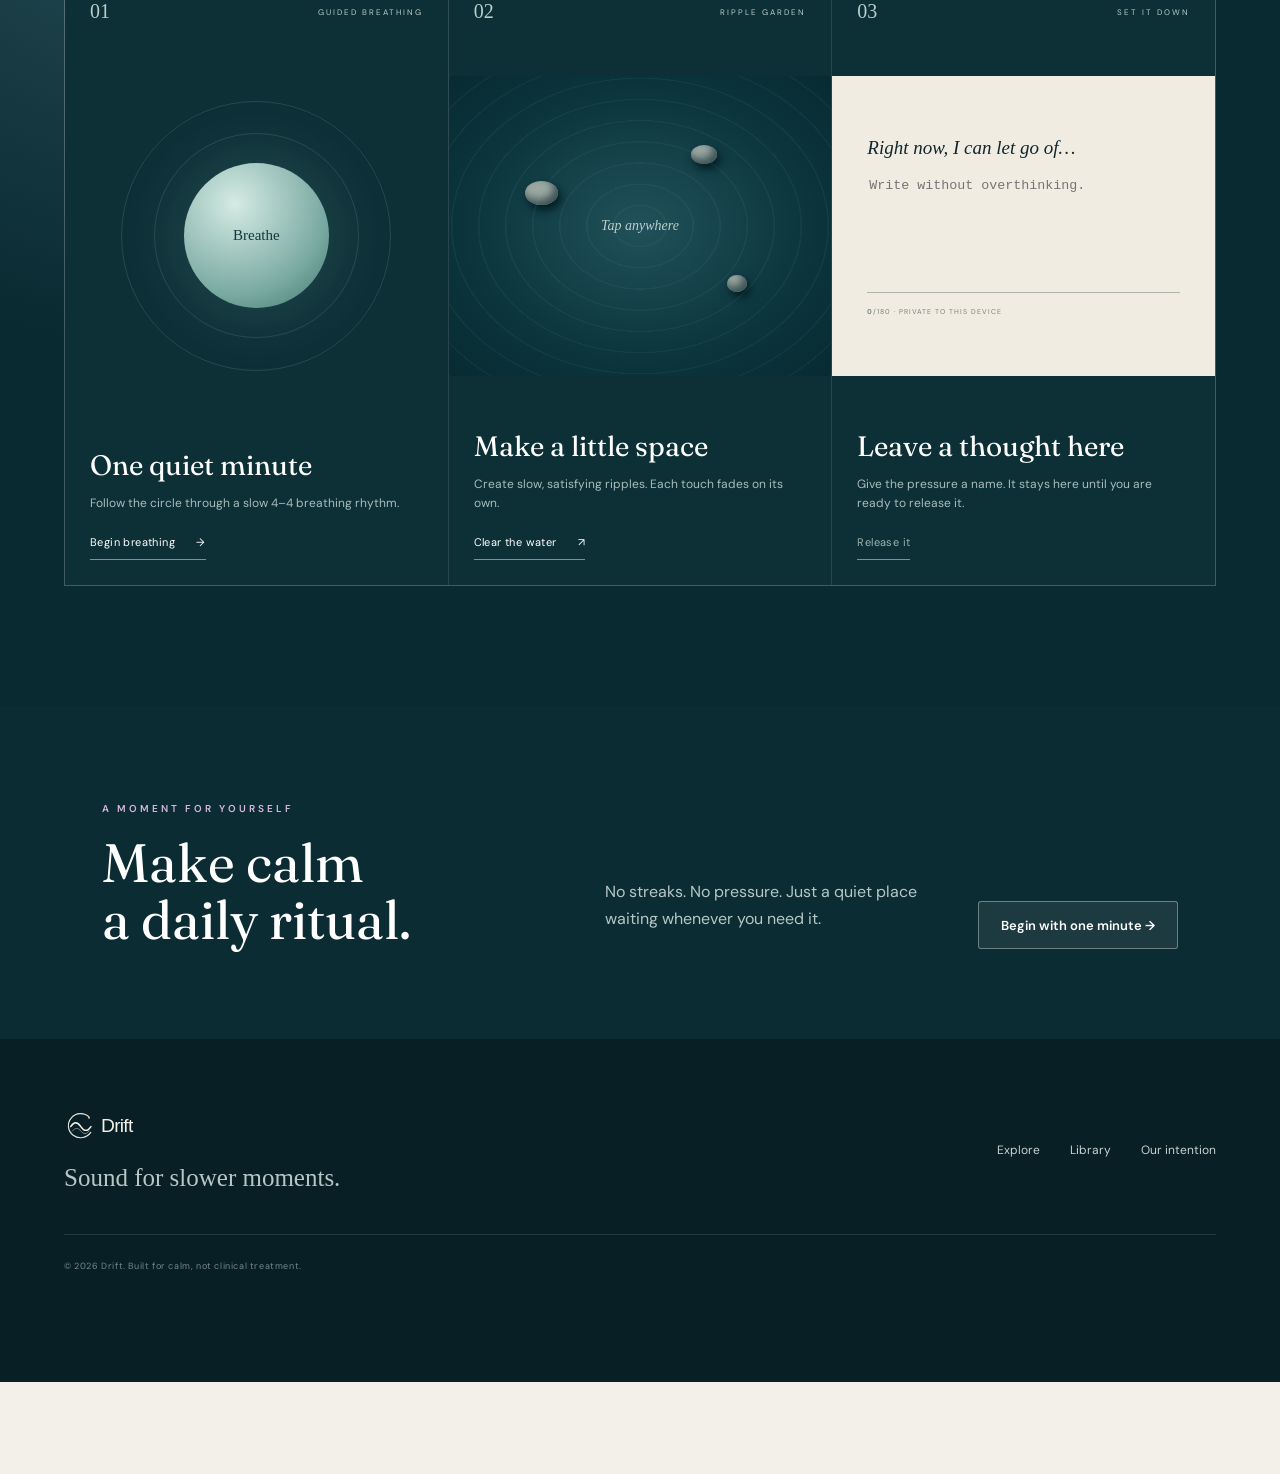
==== commit 2b06099a: "Refine music library design and catalog" ====
--- a/html/index.html
+++ b/html/index.html
@@ -11,6 +11,7 @@
   <link rel="preconnect" href="https://fonts.gstatic.com" crossorigin>
   <link href="https://fonts.googleapis.com/css2?family=DM+Sans:wght@400;500;600&family=Manrope:wght@400;500;600&family=Fraunces:opsz,wght@9..144,400;9..144,500&family=Outfit:wght@400;500;600&display=swap" rel="stylesheet">
   <link rel="stylesheet" href="../css/styles.css?v=7" />
+  <link rel="stylesheet" href="../css/library.css?v=1" />
 </head>
 <body>
   <div class="scroll-progress" id="scrollProgress" aria-hidden="true"></div>
@@ -84,10 +85,12 @@
       </div>
       <div class="filters" role="group" aria-label="Filter sounds">
         <button class="filter active" data-filter="All">All sounds</button>
-        <button class="filter" data-filter="Focus">Focus</button>
-        <button class="filter" data-filter="Nature">Nature</button>
-        <button class="filter" data-filter="Sleep">Sleep</button>
-        <button class="filter" data-filter="Meditate">Meditate</button>
+        <button class="filter" data-filter="Ambient">Ambient</button>
+        <button class="filter" data-filter="Piano">Piano</button>
+        <button class="filter" data-filter="Meditation">Meditation</button>
+        <button class="filter" data-filter="Jazz">Soft jazz</button>
+        <button class="filter" data-filter="Acoustic">Acoustic</button>
+        <button class="filter" data-filter="World">World</button>
         <button class="filter favorites-filter" data-filter="Favorites">♥ Favorites <span id="favoriteCount">0</span></button>
       </div>
       <div class="library-meta"><span id="resultCount">1,000 soundscapes</span><span>Recorded music · No interruptions</span></div>
--- a/css/styles.css
+++ b/css/styles.css
@@ -2313,16 +2313,20 @@
   }
 }
 /* Prevent cover content and controls from overlapping */
-.card h3,
 .card p {
   width: calc(100% - 62px);
   max-width: calc(100% - 62px);
   overflow-wrap: anywhere;
 }
 .card h3 {
+  width: 100%;
+  max-width: 100%;
   font-size: clamp(20px, 1.7vw, 25px);
   line-height: 1.08;
   margin-bottom: 9px;
+  overflow-wrap: normal;
+  word-break: normal;
+  text-wrap: balance;
 }
 .card p {
   line-height: 1.45;
@@ -2344,7 +2348,6 @@
   white-space: nowrap;
 }
 @media (max-width: 600px) {
-  .card h3,
   .card p {
     width: calc(100% - 58px);
     max-width: calc(100% - 58px);
@@ -2361,7 +2364,6 @@
   .card h3 {
     font-size: 21px;
   }
-  .card h3,
   .card p {
     width: calc(100% - 52px);
     max-width: calc(100% - 52px);
--- a/css/library.css
+++ b/css/library.css
@@ -0,0 +1,261 @@
+/* Music library: intentionally isolated from the page shell. */
+.library {
+  --library-gap: clamp(0.9rem, 2vw, 1.25rem);
+  --library-radius: 18px;
+}
+
+.library .library-head {
+  align-items: end;
+  gap: 1.5rem;
+  margin-bottom: 1.25rem;
+}
+
+.library .filters {
+  display: flex;
+  flex-wrap: wrap;
+  gap: 0.55rem;
+}
+
+.library .filter {
+  min-height: 38px;
+  padding: 0.55rem 0.9rem;
+  border: 1px solid rgba(255, 255, 255, 0.12);
+  border-radius: 999px;
+  background: rgba(255, 255, 255, 0.045);
+  color: rgba(255, 255, 255, 0.74);
+  font: inherit;
+  font-size: 0.84rem;
+  font-weight: 650;
+  letter-spacing: 0.01em;
+  cursor: pointer;
+  transition: color 180ms ease, background 180ms ease, border-color 180ms ease,
+    transform 180ms ease;
+}
+
+.library .filter:hover,
+.library .filter.active {
+  border-color: rgba(179, 228, 211, 0.42);
+  background: rgba(179, 228, 211, 0.13);
+  color: #f3fffb;
+}
+
+.library .filter:active {
+  transform: scale(0.97);
+}
+
+.library .filter:focus-visible,
+.library .heart:focus-visible,
+.library .card-play:focus-visible {
+  outline: 2px solid #b3e4d3;
+  outline-offset: 3px;
+}
+
+.library .library-meta {
+  color: rgba(255, 255, 255, 0.57);
+  font-size: 0.84rem;
+}
+
+.library .sound-grid {
+  display: grid;
+  grid-template-columns: repeat(auto-fill, minmax(min(100%, 220px), 1fr));
+  gap: var(--library-gap);
+  align-items: stretch;
+}
+
+.library .card {
+  position: relative;
+  isolation: isolate;
+  display: grid;
+  min-width: 0;
+  min-height: 290px;
+  grid-template-rows: auto 1fr auto;
+  overflow: hidden;
+  padding: 1.15rem;
+  border: 1px solid rgba(255, 255, 255, 0.12);
+  border-radius: var(--library-radius);
+  box-shadow: 0 16px 36px rgba(2, 9, 17, 0.18);
+  content-visibility: auto;
+  contain-intrinsic-size: 220px 290px;
+  transition: transform 220ms ease, border-color 220ms ease, box-shadow 220ms ease;
+}
+
+.library .card::after {
+  content: "";
+  position: absolute;
+  z-index: -1;
+  inset: 34% 0 0;
+  background: linear-gradient(180deg, transparent, rgba(3, 8, 16, 0.62));
+  pointer-events: none;
+}
+
+.library .card:hover {
+  transform: translateY(-4px);
+  border-color: rgba(255, 255, 255, 0.24);
+  box-shadow: 0 22px 46px rgba(2, 9, 17, 0.28);
+}
+
+.library .card.is-active {
+  border-color: rgba(179, 228, 211, 0.7);
+  box-shadow: 0 0 0 1px rgba(179, 228, 211, 0.18), 0 22px 46px rgba(2, 9, 17, 0.3);
+}
+
+.library .card-top {
+  display: flex;
+  align-items: center;
+  justify-content: space-between;
+  gap: 0.75rem;
+}
+
+.library .tag {
+  overflow: hidden;
+  max-width: calc(100% - 42px);
+  padding: 0.38rem 0.58rem;
+  border: 1px solid rgba(255, 255, 255, 0.14);
+  border-radius: 999px;
+  background: rgba(4, 10, 18, 0.25);
+  color: rgba(255, 255, 255, 0.8);
+  font-size: 0.65rem;
+  font-weight: 750;
+  letter-spacing: 0.11em;
+  text-overflow: ellipsis;
+  white-space: nowrap;
+}
+
+.library .heart {
+  display: grid;
+  width: 36px;
+  height: 36px;
+  flex: 0 0 36px;
+  place-items: center;
+  border: 1px solid rgba(255, 255, 255, 0.12);
+  border-radius: 50%;
+  background: rgba(4, 10, 18, 0.24);
+  color: rgba(255, 255, 255, 0.72);
+  cursor: pointer;
+}
+
+.library .heart.active {
+  color: #ffd4dc;
+  background: rgba(255, 155, 177, 0.13);
+}
+
+.library .card-copy {
+  align-self: end;
+  width: 100%;
+  min-width: 0;
+}
+
+.library .card h3 {
+  display: -webkit-box;
+  overflow: hidden;
+  min-height: 2.45em;
+  margin: 0 0 0.48rem;
+  color: #fff;
+  font-size: clamp(1.2rem, 2vw, 1.48rem);
+  font-weight: 650;
+  line-height: 1.17;
+  letter-spacing: -0.025em;
+  overflow-wrap: anywhere;
+  -webkit-box-orient: vertical;
+  -webkit-line-clamp: 2;
+}
+
+.library .card p {
+  overflow: hidden;
+  margin: 0;
+  padding-right: 0;
+  color: rgba(255, 255, 255, 0.68);
+  font-size: 0.8rem;
+  line-height: 1.4;
+  text-overflow: ellipsis;
+  white-space: nowrap;
+}
+
+.library .card-play {
+  position: static;
+  display: grid;
+  width: 42px;
+  height: 42px;
+  place-items: center;
+  justify-self: end;
+  margin-top: 0.85rem;
+  border: 1px solid rgba(255, 255, 255, 0.24);
+  border-radius: 50%;
+  background: rgba(250, 255, 253, 0.94);
+  color: #10231f;
+  cursor: pointer;
+  box-shadow: 0 8px 24px rgba(2, 9, 17, 0.2);
+  transition: transform 180ms ease, background 180ms ease;
+}
+
+.library .card-play:hover {
+  transform: scale(1.06);
+  background: #fff;
+}
+
+.library .card.is-active .card-play {
+  background: #b3e4d3;
+}
+
+@media (max-width: 720px) {
+  .library .library-head {
+    align-items: stretch;
+  }
+
+  .library .filters {
+    flex-wrap: nowrap;
+    overflow-x: auto;
+    padding-bottom: 0.35rem;
+    scrollbar-width: none;
+  }
+
+  .library .filters::-webkit-scrollbar {
+    display: none;
+  }
+
+  .library .filter {
+    flex: 0 0 auto;
+  }
+
+  .library .sound-grid {
+    grid-template-columns: repeat(2, minmax(0, 1fr));
+  }
+
+  .library .card {
+    min-height: 240px;
+  }
+}
+
+@media (max-width: 430px) {
+  .library .sound-grid {
+    grid-template-columns: 1fr;
+  }
+}
+
+@media (prefers-reduced-motion: reduce) {
+  .library .card,
+  .library .filter,
+  .library .card-play {
+    transition: none;
+  }
+}
+
+/* Playback feedback lives here so the library and player share one state language. */
+.player.loading .play-main {
+  animation: drift-loading 900ms ease-in-out infinite alternate;
+  cursor: wait;
+}
+
+@keyframes drift-loading {
+  to {
+    opacity: 0.58;
+    transform: scale(0.92);
+  }
+}
+
+@media (prefers-reduced-motion: reduce) {
+  .player.loading .play-main {
+    animation: none;
+    opacity: 0.65;
+  }
+}
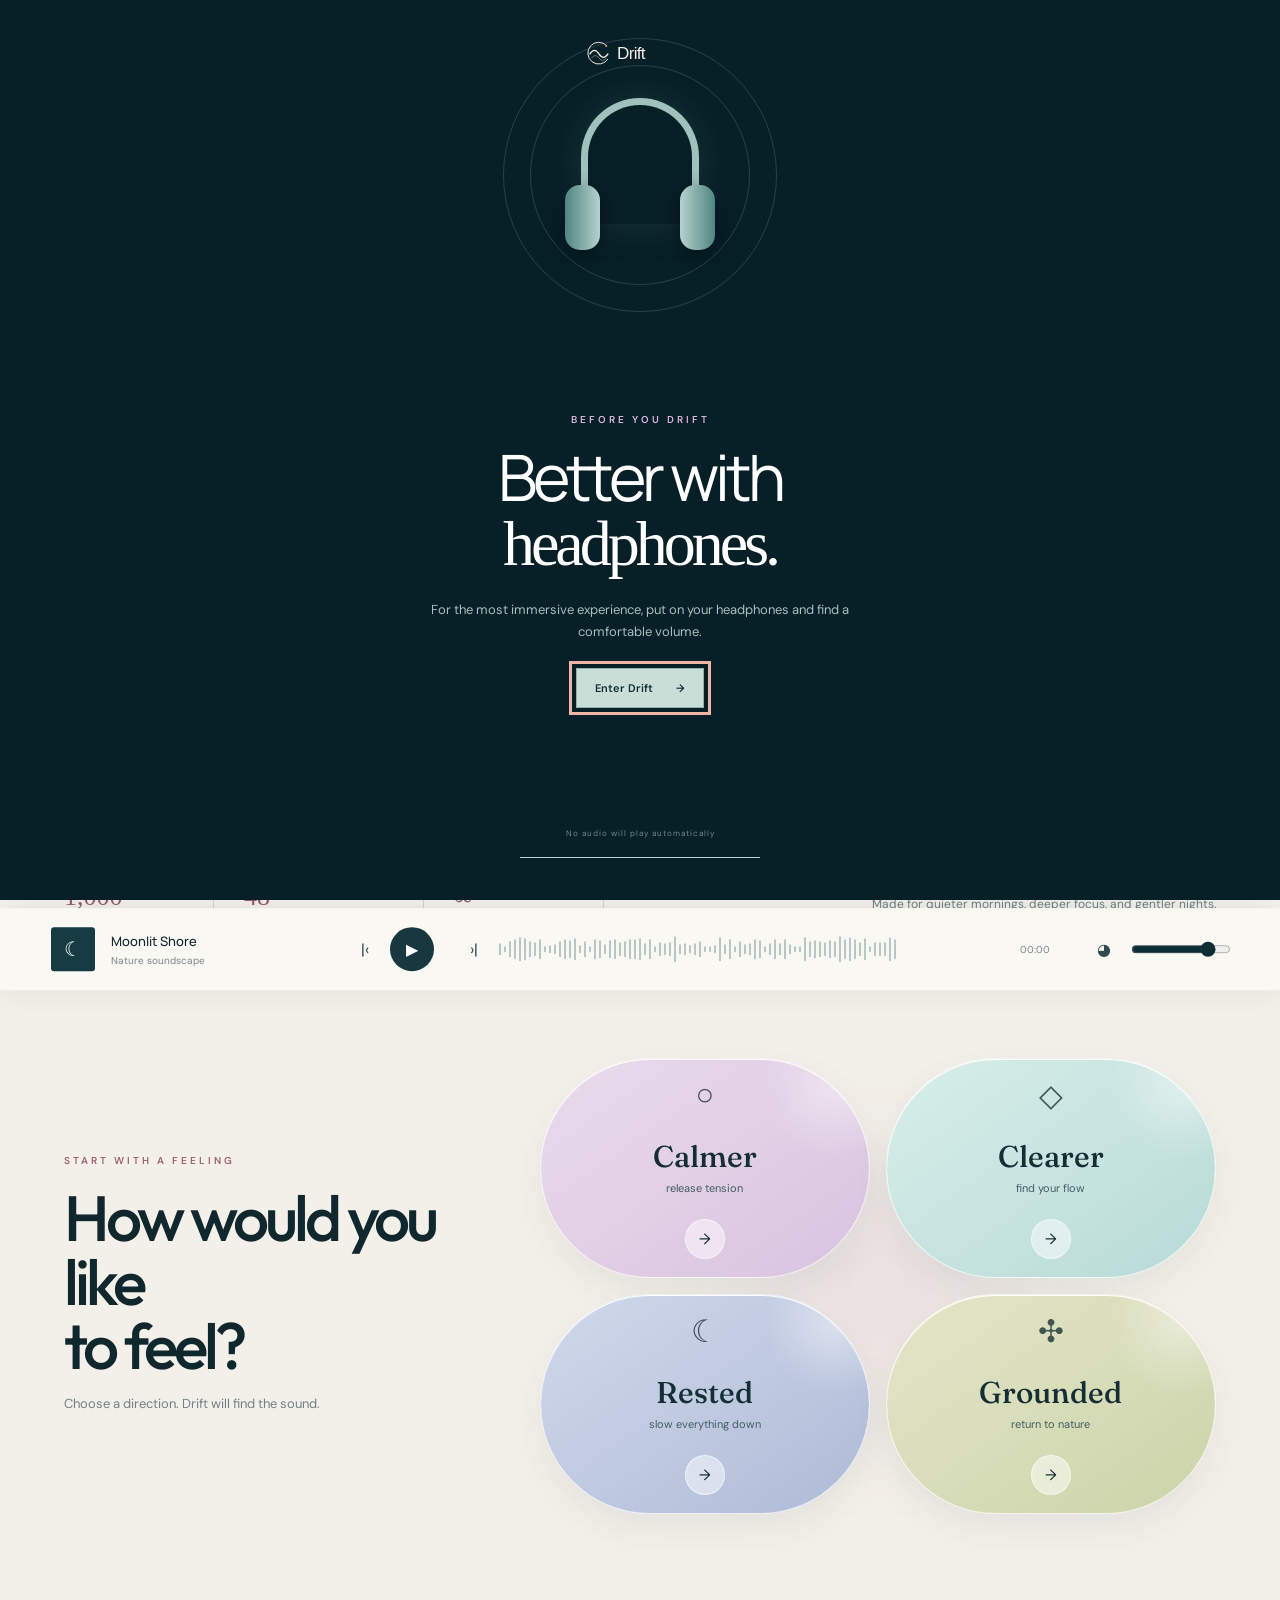
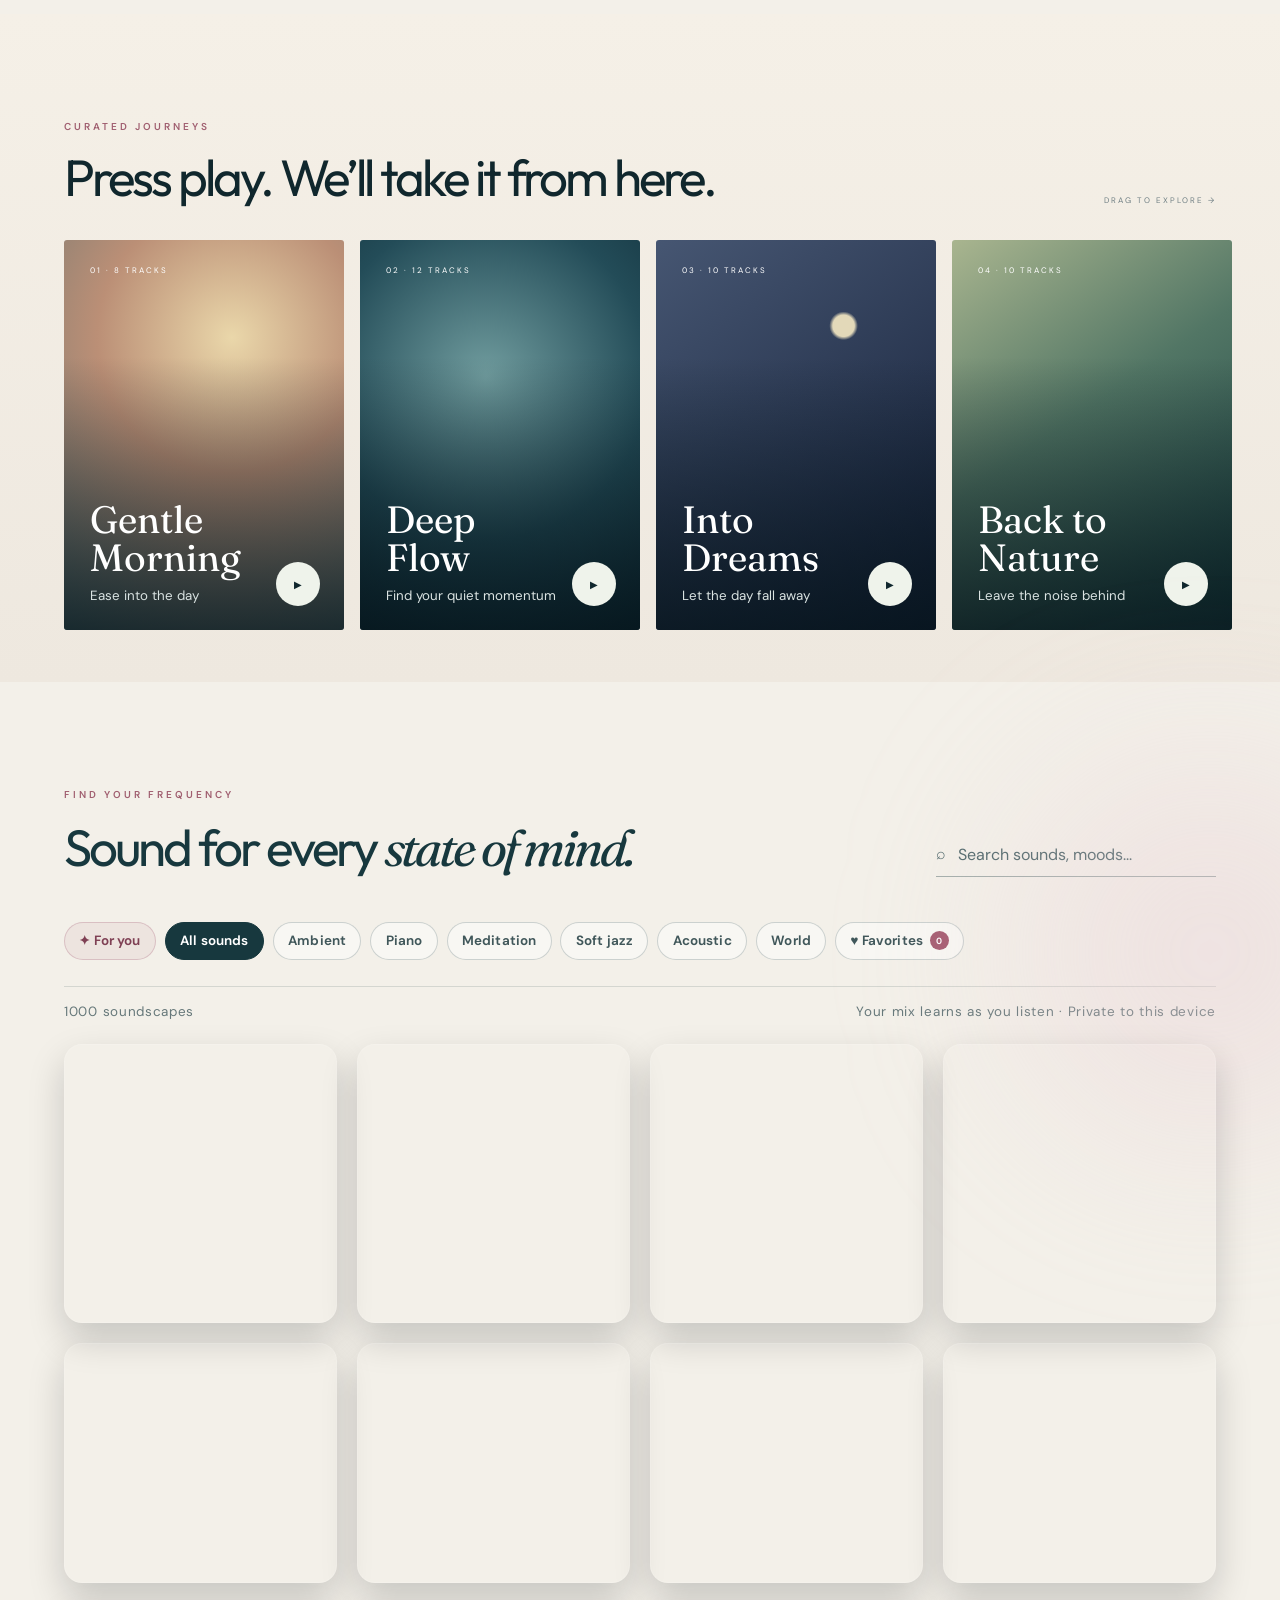
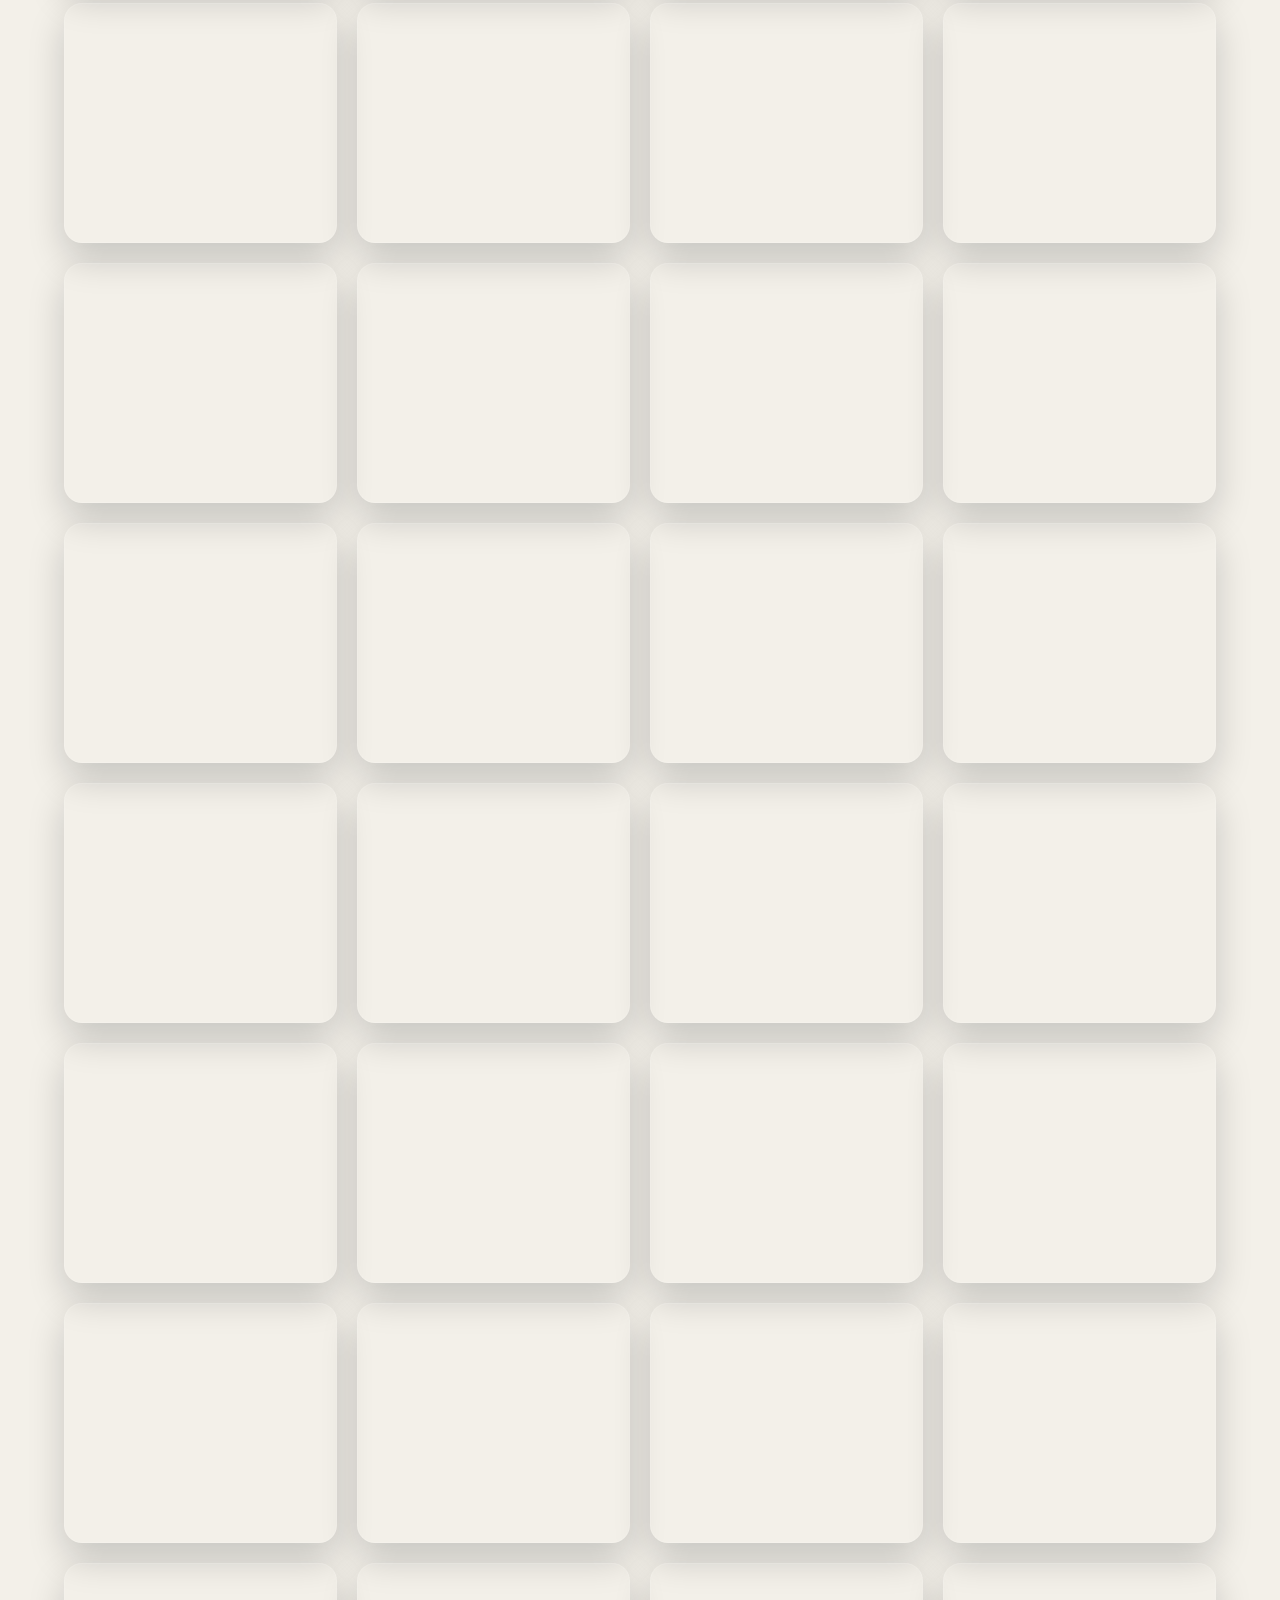
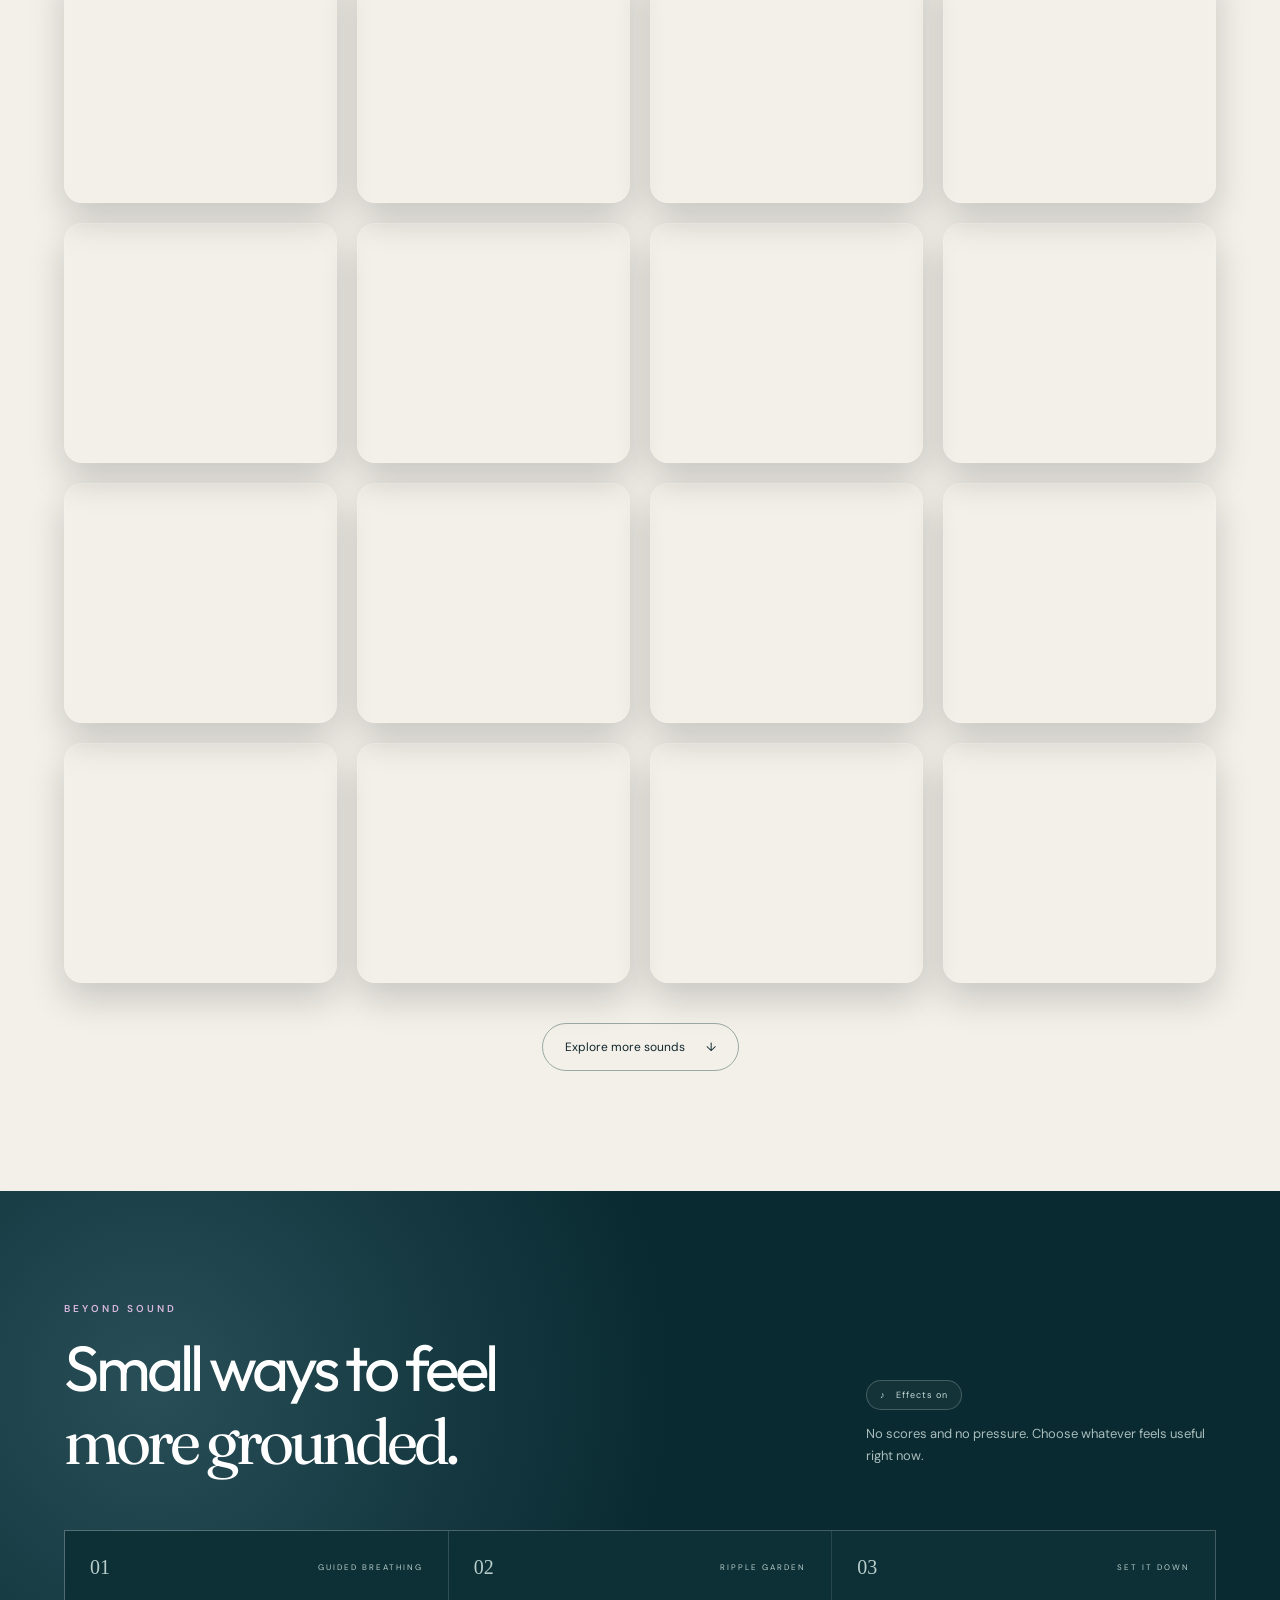
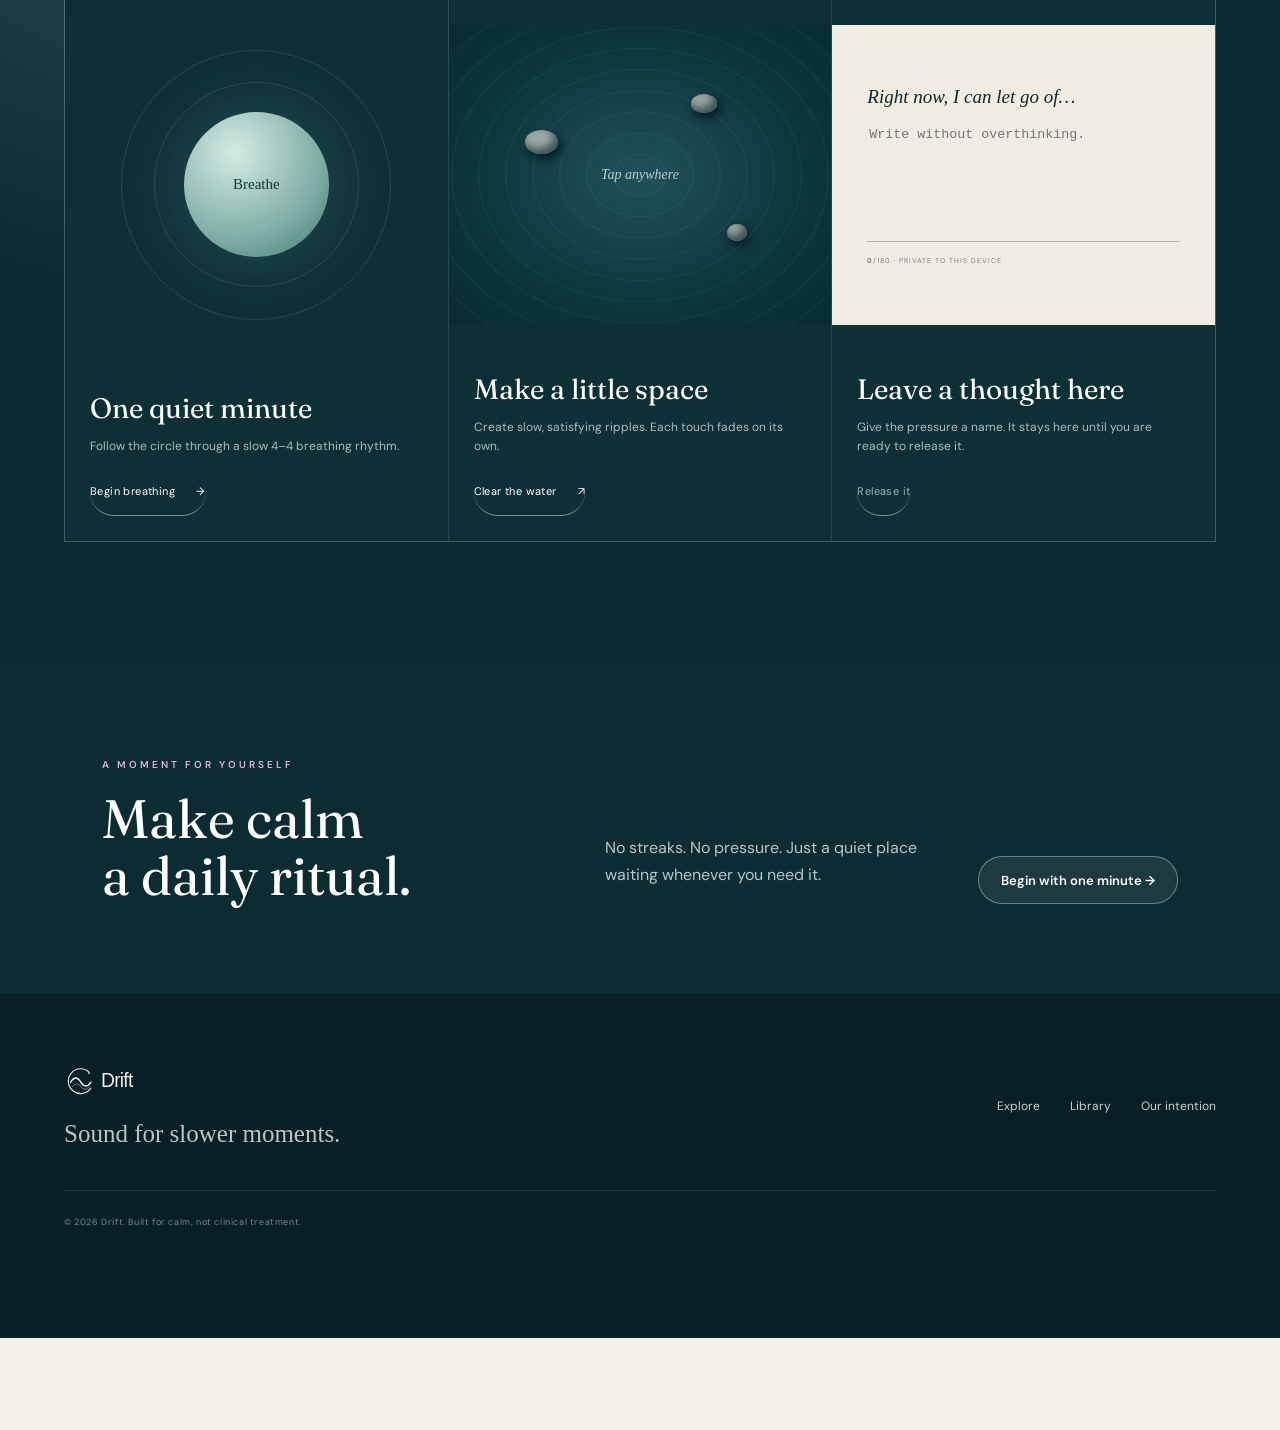
==== commit 51fe7356: "Improve Drift UX and add personalized feed" ====
--- a/html/index.html
+++ b/html/index.html
@@ -14,6 +14,7 @@
   <link rel="stylesheet" href="../css/library.css?v=1" />
 </head>
 <body>
+  <a class="skip-link" href="#mainContent">Skip to content</a>
   <div class="scroll-progress" id="scrollProgress" aria-hidden="true"></div>
   <div class="headphone-intro" id="headphoneIntro" role="dialog" aria-modal="true" aria-labelledby="introTitle">
     <div class="intro-grain"></div>
@@ -34,7 +35,7 @@
     </div>
   </header>
 
-  <main>
+  <main id="mainContent" tabindex="-1">
     <section class="hero" id="explore">
       <div class="hero-shade"></div>
       <div class="hero-content">
@@ -84,6 +85,7 @@
         <div class="search-box"><span>⌕</span><input id="searchInput" type="search" placeholder="Search sounds, moods..." aria-label="Search sounds" /></div>
       </div>
       <div class="filters" role="group" aria-label="Filter sounds">
+        <button class="filter personalized-filter" data-filter="ForYou"><span aria-hidden="true">✦</span> For you</button>
         <button class="filter active" data-filter="All">All sounds</button>
         <button class="filter" data-filter="Ambient">Ambient</button>
         <button class="filter" data-filter="Piano">Piano</button>
@@ -93,7 +95,7 @@
         <button class="filter" data-filter="World">World</button>
         <button class="filter favorites-filter" data-filter="Favorites">♥ Favorites <span id="favoriteCount">0</span></button>
       </div>
-      <div class="library-meta"><span id="resultCount">1,000 soundscapes</span><span>Recorded music · No interruptions</span></div>
+      <div class="library-meta"><span id="resultCount">1,000 soundscapes</span><span id="listenerInsight">Your mix learns as you listen · Private to this device</span></div>
       <div class="sound-grid" id="soundGrid"></div>
       <button class="load-more" id="loadMore">Explore more sounds <span>↓</span></button>
     </section>
@@ -146,7 +148,7 @@
     <button class="player-icon" id="volumeBtn" aria-label="Mute">◕</button>
     <input class="volume" id="volume" type="range" min="0" max="1" step="0.01" value="0.82" aria-label="Volume" />
   </div>
-  <div class="toast" id="toast">Added to your library</div>
+  <div class="toast" id="toast" role="status" aria-live="polite" aria-atomic="true">Added to your library</div>
   <button class="back-top" id="backTop" aria-label="Back to top">↑</button>
   <script src="../js/app.js?v=7"></script>
 </body>
--- a/css/styles.css
+++ b/css/styles.css
@@ -2369,3 +2369,232 @@
     max-width: calc(100% - 52px);
   }
 }
+
+/* UX polish: accessibility, touch comfort, and a calmer responsive shell */
+body {
+  user-select: text;
+  text-rendering: optimizeLegibility;
+  -webkit-font-smoothing: antialiased;
+}
+
+button,
+.playlist-card,
+.mood-choice,
+.hero-meta {
+  -webkit-tap-highlight-color: transparent;
+  touch-action: manipulation;
+}
+
+button:focus-visible,
+a:focus-visible,
+input:focus-visible,
+textarea:focus-visible {
+  outline: 3px solid #f0b5a5;
+  outline-offset: 4px;
+}
+
+.skip-link {
+  position: fixed;
+  z-index: 200;
+  top: 12px;
+  left: 12px;
+  padding: 11px 16px;
+  border-radius: 999px;
+  background: #fff;
+  color: #10272d;
+  font-size: 13px;
+  font-weight: 700;
+  text-decoration: none;
+  transform: translateY(-180%);
+  transition: transform 180ms ease;
+}
+
+.skip-link:focus {
+  transform: translateY(0);
+}
+
+#mainContent:focus {
+  outline: 0;
+}
+
+.primary,
+.secondary,
+.load-more,
+.tool-action {
+  min-height: 48px;
+  border-radius: 999px;
+  transition: transform 180ms ease, background 180ms ease, color 180ms ease,
+    box-shadow 180ms ease;
+}
+
+.primary:hover,
+.secondary:hover,
+.load-more:hover,
+.tool-action:hover {
+  transform: translateY(-2px);
+}
+
+.primary:active,
+.secondary:active,
+.load-more:active,
+.tool-action:active {
+  transform: translateY(0) scale(0.98);
+}
+
+.topbar nav a {
+  position: relative;
+  padding: 26px 0;
+}
+
+.topbar nav a::after {
+  content: "";
+  position: absolute;
+  right: 0;
+  bottom: 18px;
+  left: 0;
+  height: 2px;
+  border-radius: 2px;
+  background: currentColor;
+  transform: scaleX(0);
+  transition: transform 180ms ease;
+}
+
+.topbar nav a:hover::after,
+.topbar nav a.active::after {
+  transform: scaleX(1);
+}
+
+.hero-content p,
+.ritual p,
+.tools-intro p {
+  text-wrap: pretty;
+}
+
+.search-box:focus-within {
+  border-color: #17383e;
+  box-shadow: 0 2px 0 #17383e;
+}
+
+.filter,
+.icon-btn,
+.menu-toggle,
+.heart,
+.card-play,
+.player-icon,
+.play-main,
+.back-top {
+  min-width: 44px;
+  min-height: 44px;
+}
+
+@media (max-width: 950px) {
+  .topbar nav.open {
+    display: flex;
+    position: absolute;
+    top: calc(100% + 8px);
+    right: 18px;
+    left: 18px;
+    flex-direction: column;
+    gap: 4px;
+    padding: 12px;
+    border: 1px solid #ffffff24;
+    border-radius: 20px;
+    background: #08262df5;
+    box-shadow: 0 24px 70px #00161d70;
+    backdrop-filter: blur(18px);
+  }
+
+  .topbar nav.open a {
+    min-height: 48px;
+    padding: 14px 16px;
+    border-radius: 12px;
+    font-size: 14px;
+  }
+
+  .topbar nav.open a:hover,
+  .topbar nav.open a.active {
+    background: #ffffff12;
+  }
+
+  .topbar nav a::after {
+    display: none;
+  }
+}
+
+@media (max-width: 600px) {
+  .hero {
+    min-height: min(760px, 100svh);
+    height: 100svh;
+  }
+
+  .hero-content {
+    width: 100%;
+  }
+
+  .hero-actions {
+    display: grid;
+    grid-template-columns: 1fr 1fr;
+    width: 100%;
+  }
+
+  .hero-actions button {
+    width: 100%;
+    padding-inline: 14px;
+  }
+
+  .section-head {
+    align-items: stretch;
+  }
+
+  .search-box {
+    width: 100%;
+    min-height: 48px;
+    align-items: center;
+  }
+
+  .player {
+    height: 74px;
+    padding-right: 14px;
+    padding-left: 14px;
+    gap: 7px;
+  }
+
+  .now-info {
+    min-width: 0;
+  }
+
+  .now-info strong,
+  .now-info span {
+    overflow: hidden;
+    text-overflow: ellipsis;
+    white-space: nowrap;
+  }
+
+  .toast {
+    right: 14px;
+    bottom: 90px;
+    left: 14px;
+    text-align: center;
+  }
+}
+
+@media (max-width: 390px) {
+  .hero-actions {
+    grid-template-columns: 1fr;
+  }
+}
+
+@media (prefers-reduced-motion: reduce) {
+  html {
+    scroll-behavior: auto;
+  }
+
+  *,
+  *::before,
+  *::after {
+    scroll-behavior: auto !important;
+    animation-duration: 0.01ms !important;
+    animation-iteration-count: 1 !important;
+    transition-duration: 0.01ms !important;
+  }
+}
--- a/css/library.css
+++ b/css/library.css
@@ -19,10 +19,10 @@
 .library .filter {
   min-height: 38px;
   padding: 0.55rem 0.9rem;
-  border: 1px solid rgba(255, 255, 255, 0.12);
+  border: 1px solid rgba(23, 56, 62, 0.2);
   border-radius: 999px;
-  background: rgba(255, 255, 255, 0.045);
-  color: rgba(255, 255, 255, 0.74);
+  background: rgba(255, 255, 255, 0.46);
+  color: #40575a;
   font: inherit;
   font-size: 0.84rem;
   font-weight: 650;
@@ -34,13 +34,43 @@
 
 .library .filter:hover,
 .library .filter.active {
-  border-color: rgba(179, 228, 211, 0.42);
-  background: rgba(179, 228, 211, 0.13);
-  color: #f3fffb;
+  border-color: #17383e;
+  background: #17383e;
+  color: #fff;
 }
 
 .library .filter:active {
   transform: scale(0.97);
+}
+
+.library .personalized-filter {
+  gap: 0.42rem;
+  border-color: rgba(166, 93, 114, 0.28);
+  background: rgba(166, 93, 114, 0.08);
+  color: #7f4054;
+}
+
+.library .personalized-filter span {
+  display: inline-block;
+  transition: transform 240ms ease;
+}
+
+.library .personalized-filter.is-ready span {
+  color: #a65d72;
+  animation: personalized-spark 2.4s ease-in-out infinite;
+}
+
+.library .personalized-filter:hover,
+.library .personalized-filter.active {
+  border-color: #8b4c60;
+  background: #8b4c60;
+  color: #fff;
+}
+
+@keyframes personalized-spark {
+  50% {
+    transform: rotate(18deg) scale(1.22);
+  }
 }
 
 .library .filter:focus-visible,
@@ -51,8 +81,28 @@
 }
 
 .library .library-meta {
-  color: rgba(255, 255, 255, 0.57);
+  border-color: rgba(23, 56, 62, 0.14);
+  color: #66787a;
   font-size: 0.84rem;
+}
+
+.library .section-head h2 {
+  color: #17383e;
+}
+
+.library .search-box {
+  border-color: rgba(23, 56, 62, 0.36);
+  color: #526a6d;
+}
+
+.library .search-box input,
+.library .search-box input::placeholder {
+  color: #526a6d;
+}
+
+.library .favorites-filter #favoriteCount {
+  background: #a65d72;
+  color: #fff;
 }
 
 .library .sound-grid {
@@ -65,18 +115,23 @@
 .library .card {
   position: relative;
   isolation: isolate;
-  display: grid;
+  display: flex;
   min-width: 0;
-  min-height: 290px;
-  grid-template-rows: auto 1fr auto;
+  min-height: 240px;
+  flex-direction: column;
   overflow: hidden;
   padding: 1.15rem;
   border: 1px solid rgba(255, 255, 255, 0.12);
   border-radius: var(--library-radius);
   box-shadow: 0 16px 36px rgba(2, 9, 17, 0.18);
   content-visibility: auto;
-  contain-intrinsic-size: 220px 290px;
+  contain-intrinsic-size: 220px 240px;
   transition: transform 220ms ease, border-color 220ms ease, box-shadow 220ms ease;
+}
+
+.library .card::before {
+  transform: scale(1.01);
+  transition: transform 750ms cubic-bezier(0.2, 0.75, 0.25, 1), filter 750ms ease;
 }
 
 .library .card::after {
@@ -86,6 +141,7 @@
   inset: 34% 0 0;
   background: linear-gradient(180deg, transparent, rgba(3, 8, 16, 0.62));
   pointer-events: none;
+  transition: opacity 350ms ease, inset 500ms ease;
 }
 
 .library .card:hover {
@@ -94,16 +150,35 @@
   box-shadow: 0 22px 46px rgba(2, 9, 17, 0.28);
 }
 
+.library .card:hover::before {
+  transform: scale(1.08);
+  filter: saturate(1.08);
+}
+
+.library .card:hover::after {
+  inset: 25% 0 0;
+}
+
 .library .card.is-active {
   border-color: rgba(179, 228, 211, 0.7);
   box-shadow: 0 0 0 1px rgba(179, 228, 211, 0.18), 0 22px 46px rgba(2, 9, 17, 0.3);
 }
 
 .library .card-top {
+  position: static;
   display: flex;
   align-items: center;
   justify-content: space-between;
   gap: 0.75rem;
+}
+
+.library .card-footer {
+  display: grid;
+  grid-template-columns: minmax(0, 1fr) auto;
+  align-items: end;
+  gap: 0.85rem;
+  width: 100%;
+  margin-top: auto;
 }
 
 .library .tag {
@@ -132,6 +207,16 @@
   background: rgba(4, 10, 18, 0.24);
   color: rgba(255, 255, 255, 0.72);
   cursor: pointer;
+  transition: transform 180ms ease, background 180ms ease, color 180ms ease;
+}
+
+.library .heart:hover {
+  transform: scale(1.08) rotate(-5deg);
+  background: rgba(255, 255, 255, 0.14);
+}
+
+.library .heart.saved {
+  animation: library-heart-pop 360ms cubic-bezier(0.2, 1.5, 0.4, 1);
 }
 
 .library .heart.active {
@@ -140,7 +225,6 @@
 }
 
 .library .card-copy {
-  align-self: end;
   width: 100%;
   min-width: 0;
 }
@@ -148,7 +232,7 @@
 .library .card h3 {
   display: -webkit-box;
   overflow: hidden;
-  min-height: 2.45em;
+  min-height: 0;
   margin: 0 0 0.48rem;
   color: #fff;
   font-size: clamp(1.2rem, 2vw, 1.48rem);
@@ -161,6 +245,8 @@
 }
 
 .library .card p {
+  width: 100%;
+  max-width: 100%;
   overflow: hidden;
   margin: 0;
   padding-right: 0;
@@ -177,8 +263,8 @@
   width: 42px;
   height: 42px;
   place-items: center;
-  justify-self: end;
-  margin-top: 0.85rem;
+  align-self: end;
+  margin: 0;
   border: 1px solid rgba(255, 255, 255, 0.24);
   border-radius: 50%;
   background: rgba(250, 255, 253, 0.94);
@@ -189,12 +275,32 @@
 }
 
 .library .card-play:hover {
-  transform: scale(1.06);
+  transform: translateY(-2px) scale(1.07);
   background: #fff;
 }
 
 .library .card.is-active .card-play {
   background: #b3e4d3;
+  box-shadow: 0 0 0 7px rgba(179, 228, 211, 0.13), 0 8px 24px rgba(2, 9, 17, 0.2);
+}
+
+.library .card.is-active::before {
+  animation: library-playing-glow 3.2s ease-in-out infinite alternate;
+}
+
+@keyframes library-heart-pop {
+  50% {
+    transform: scale(1.25);
+  }
+}
+
+@keyframes library-playing-glow {
+  from {
+    filter: saturate(1);
+  }
+  to {
+    filter: saturate(1.15) brightness(1.08);
+  }
 }
 
 @media (max-width: 720px) {
@@ -222,7 +328,7 @@
   }
 
   .library .card {
-    min-height: 240px;
+    min-height: 220px;
   }
 }
 
@@ -236,6 +342,14 @@
   .library .card,
   .library .filter,
   .library .card-play {
+    animation: none;
+    transition: none;
+  }
+
+  .library .card::before,
+  .library .card.is-active::before,
+  .library .heart {
+    animation: none;
     transition: none;
   }
 }
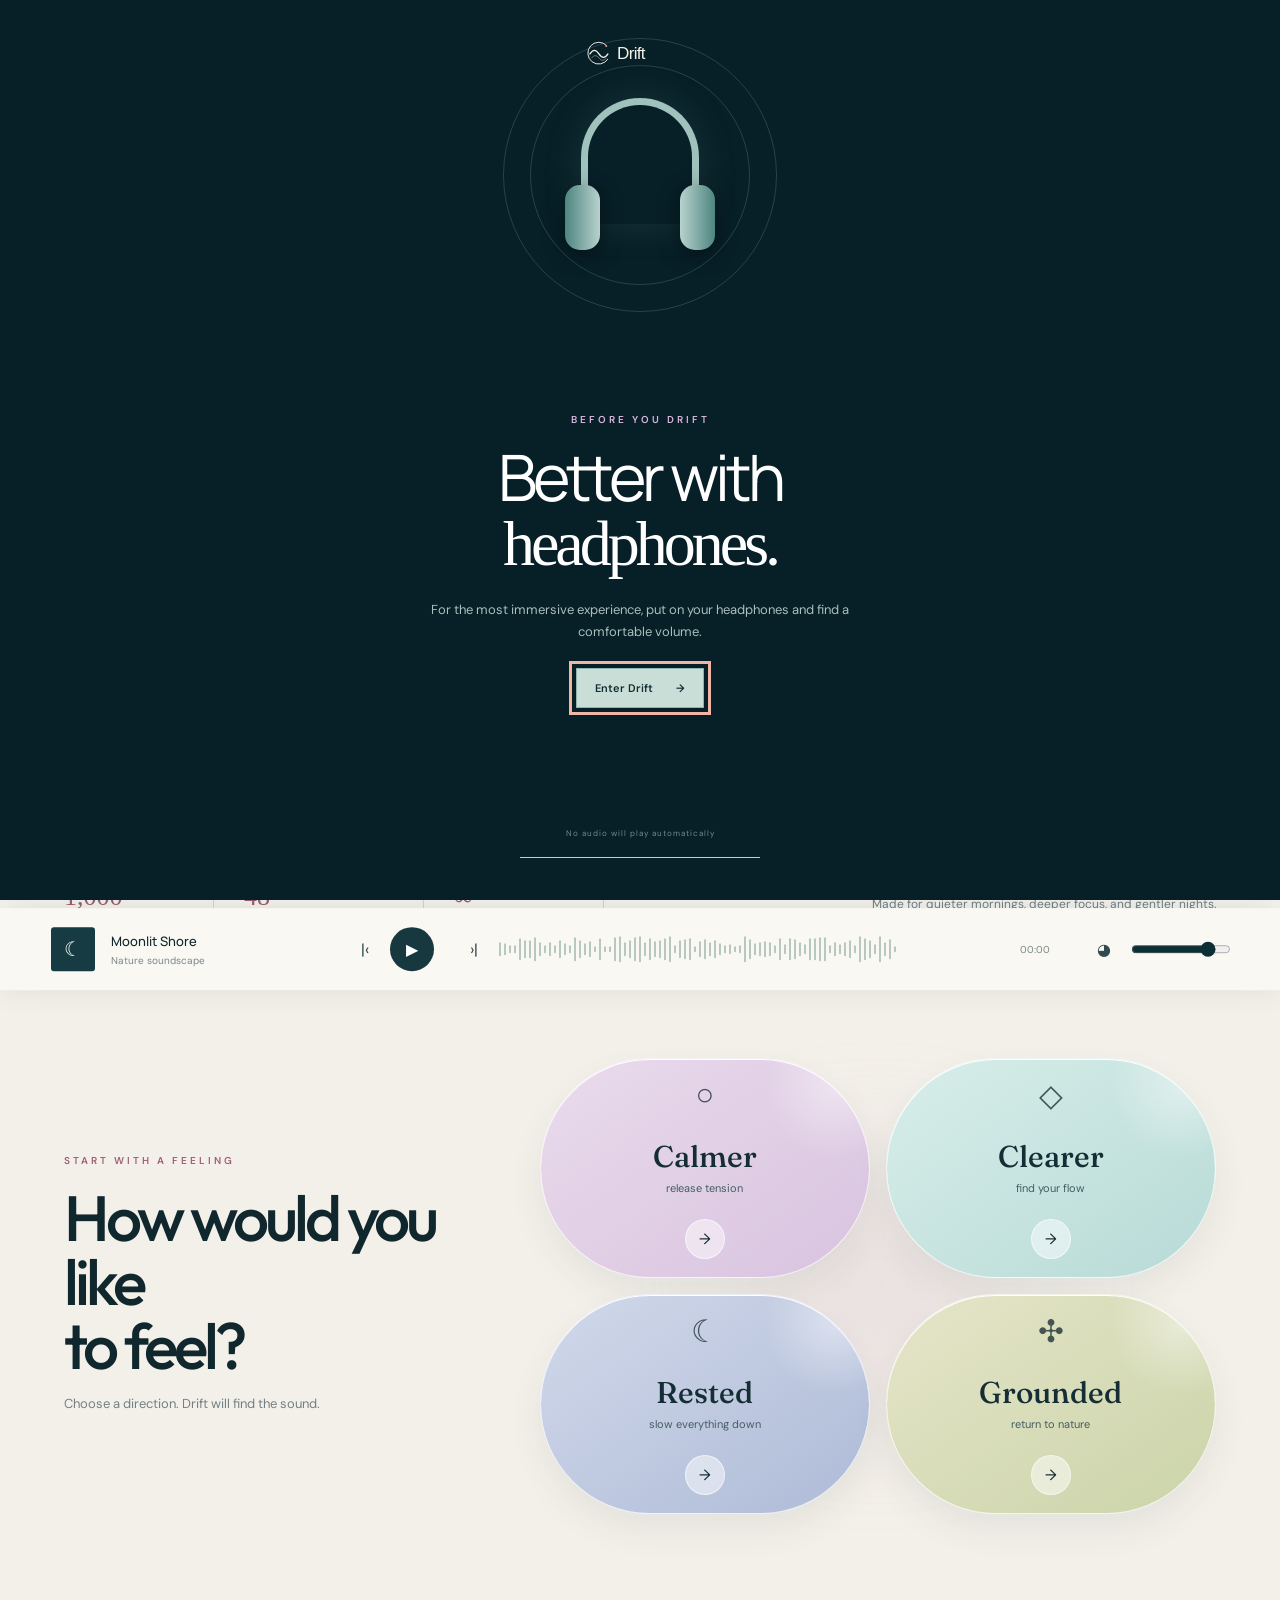
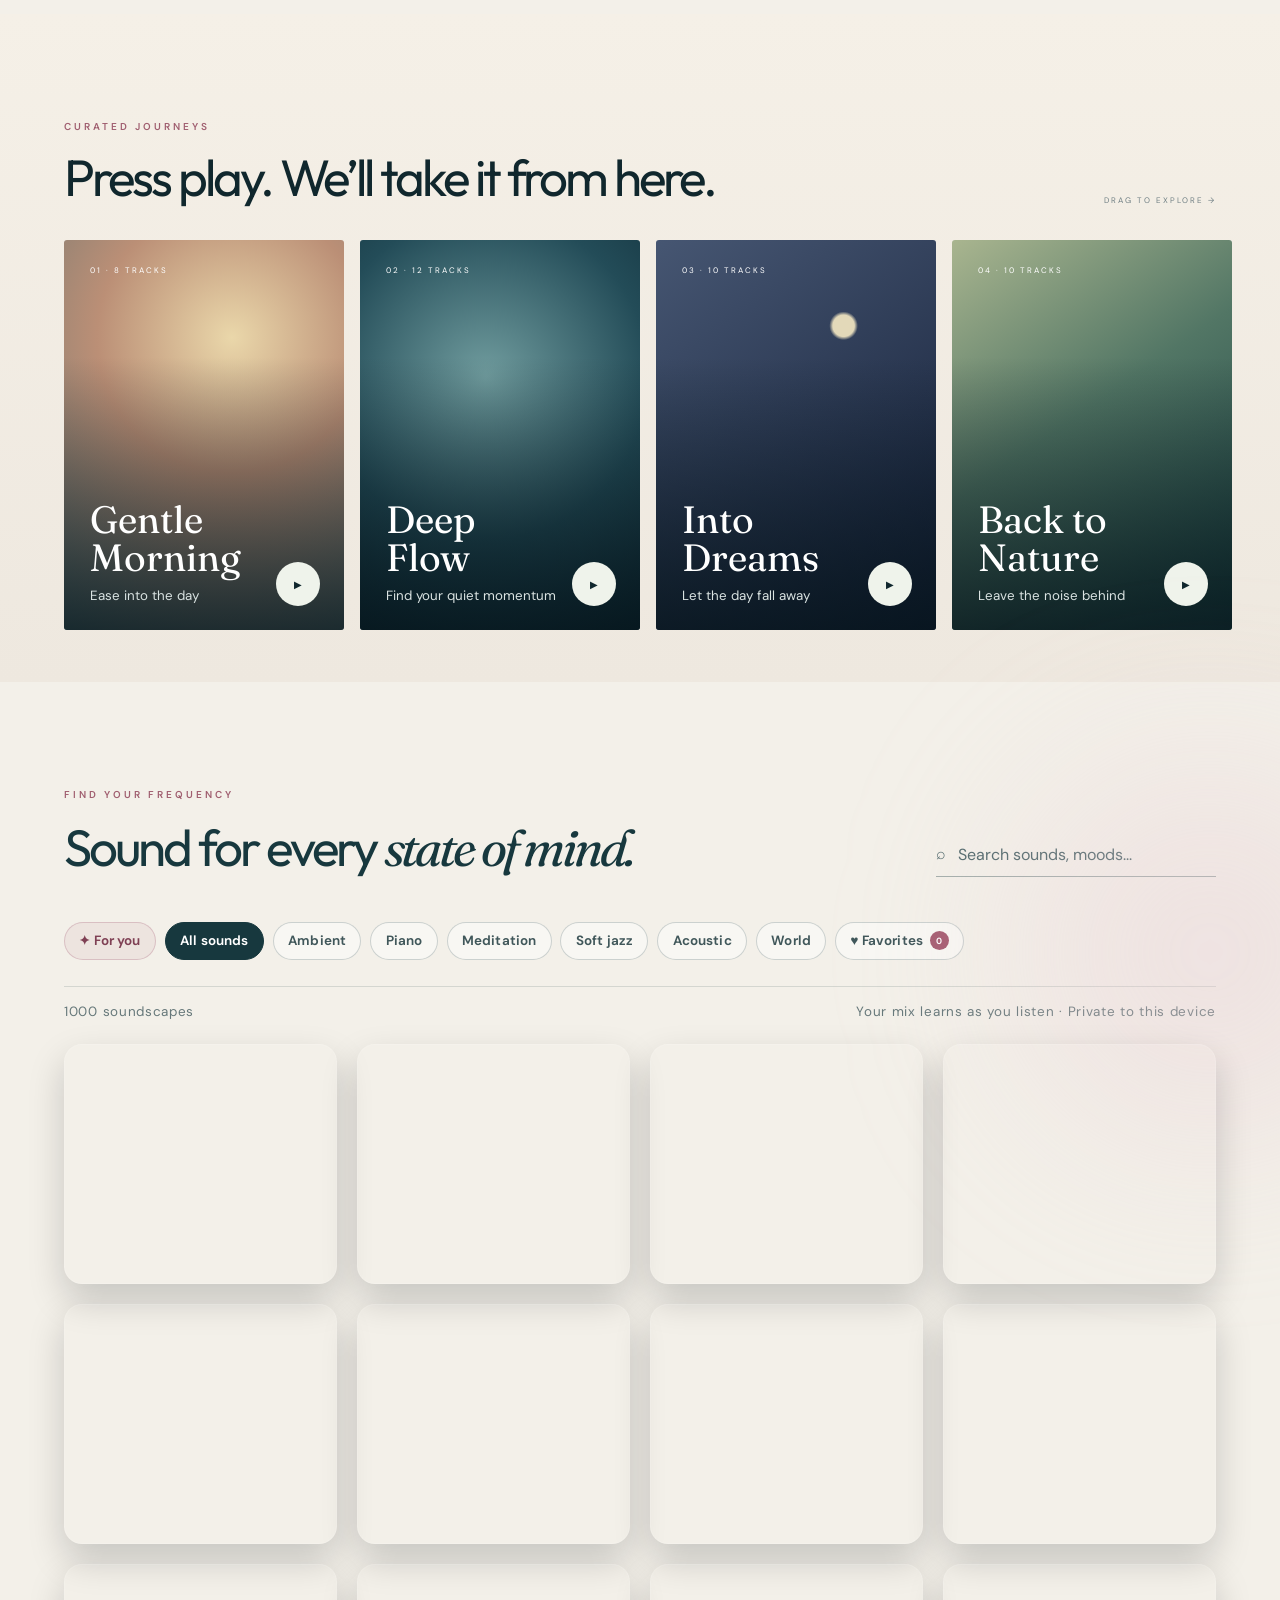
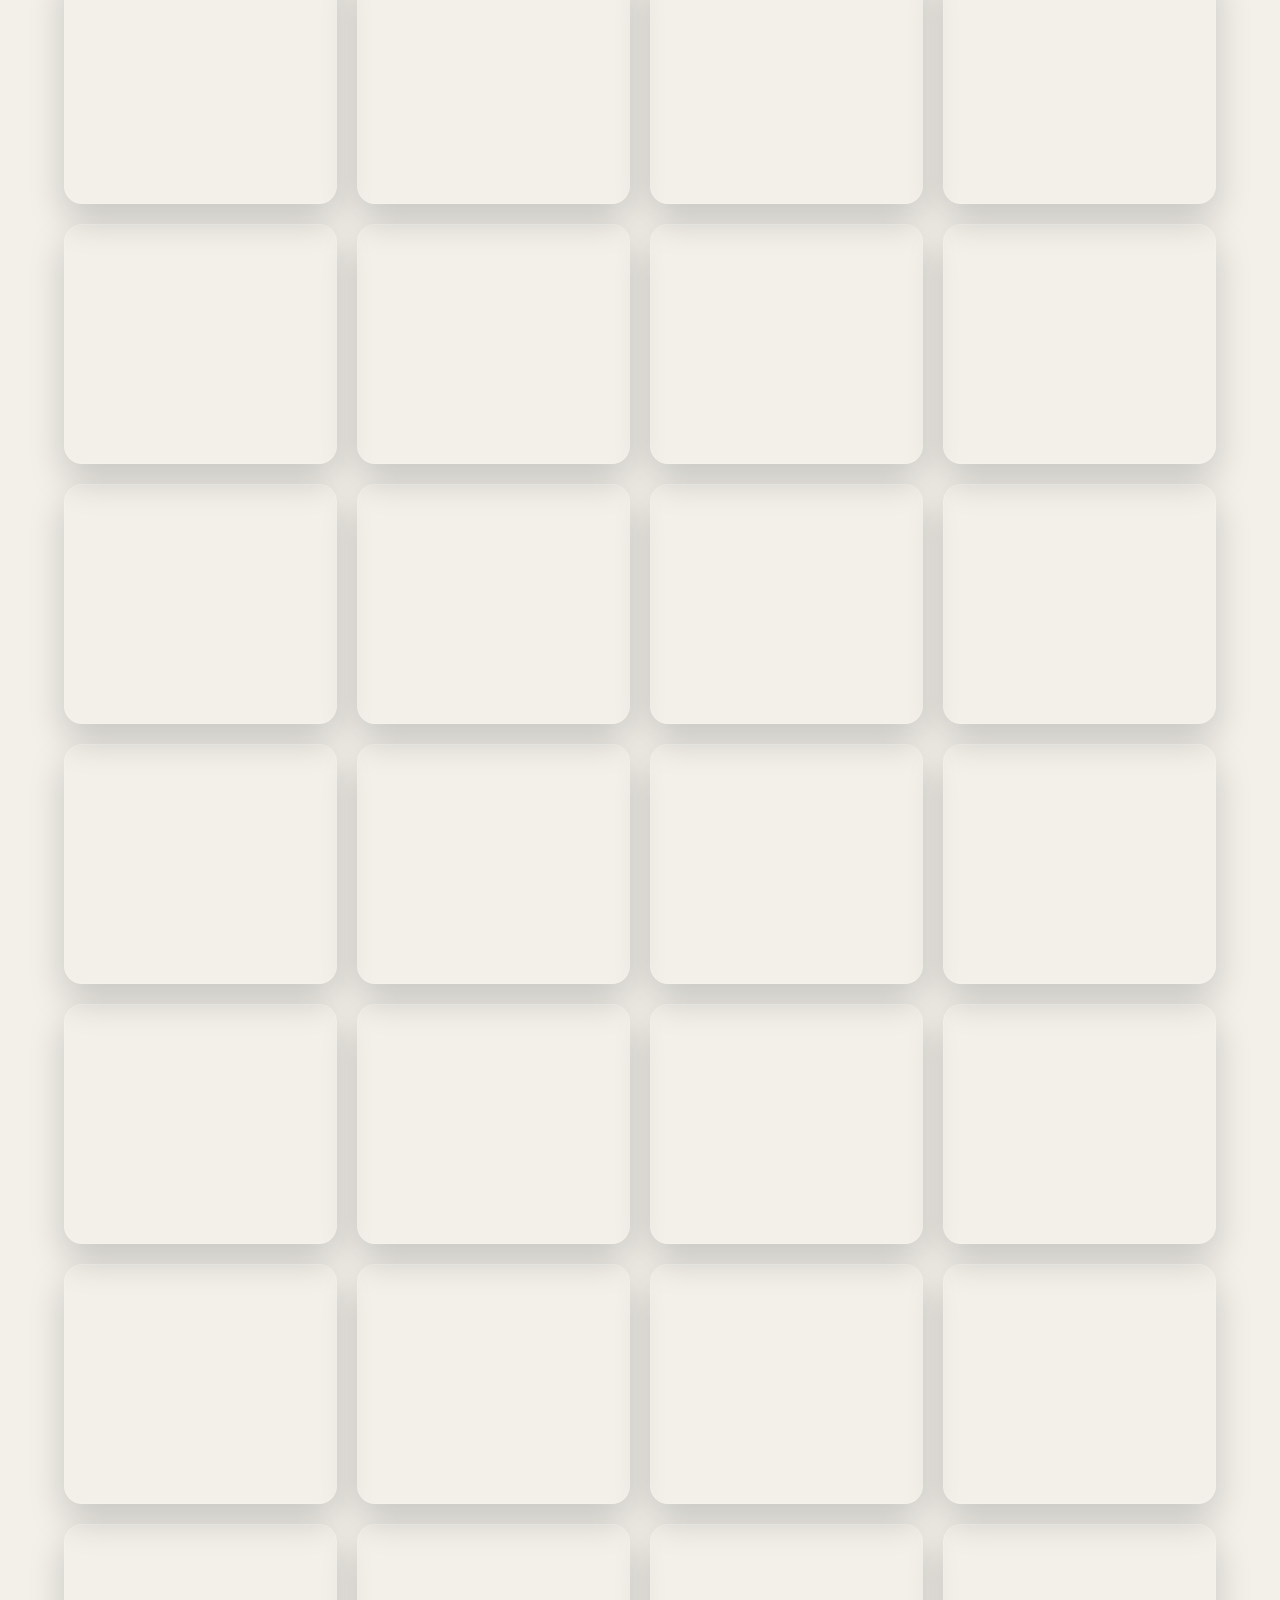
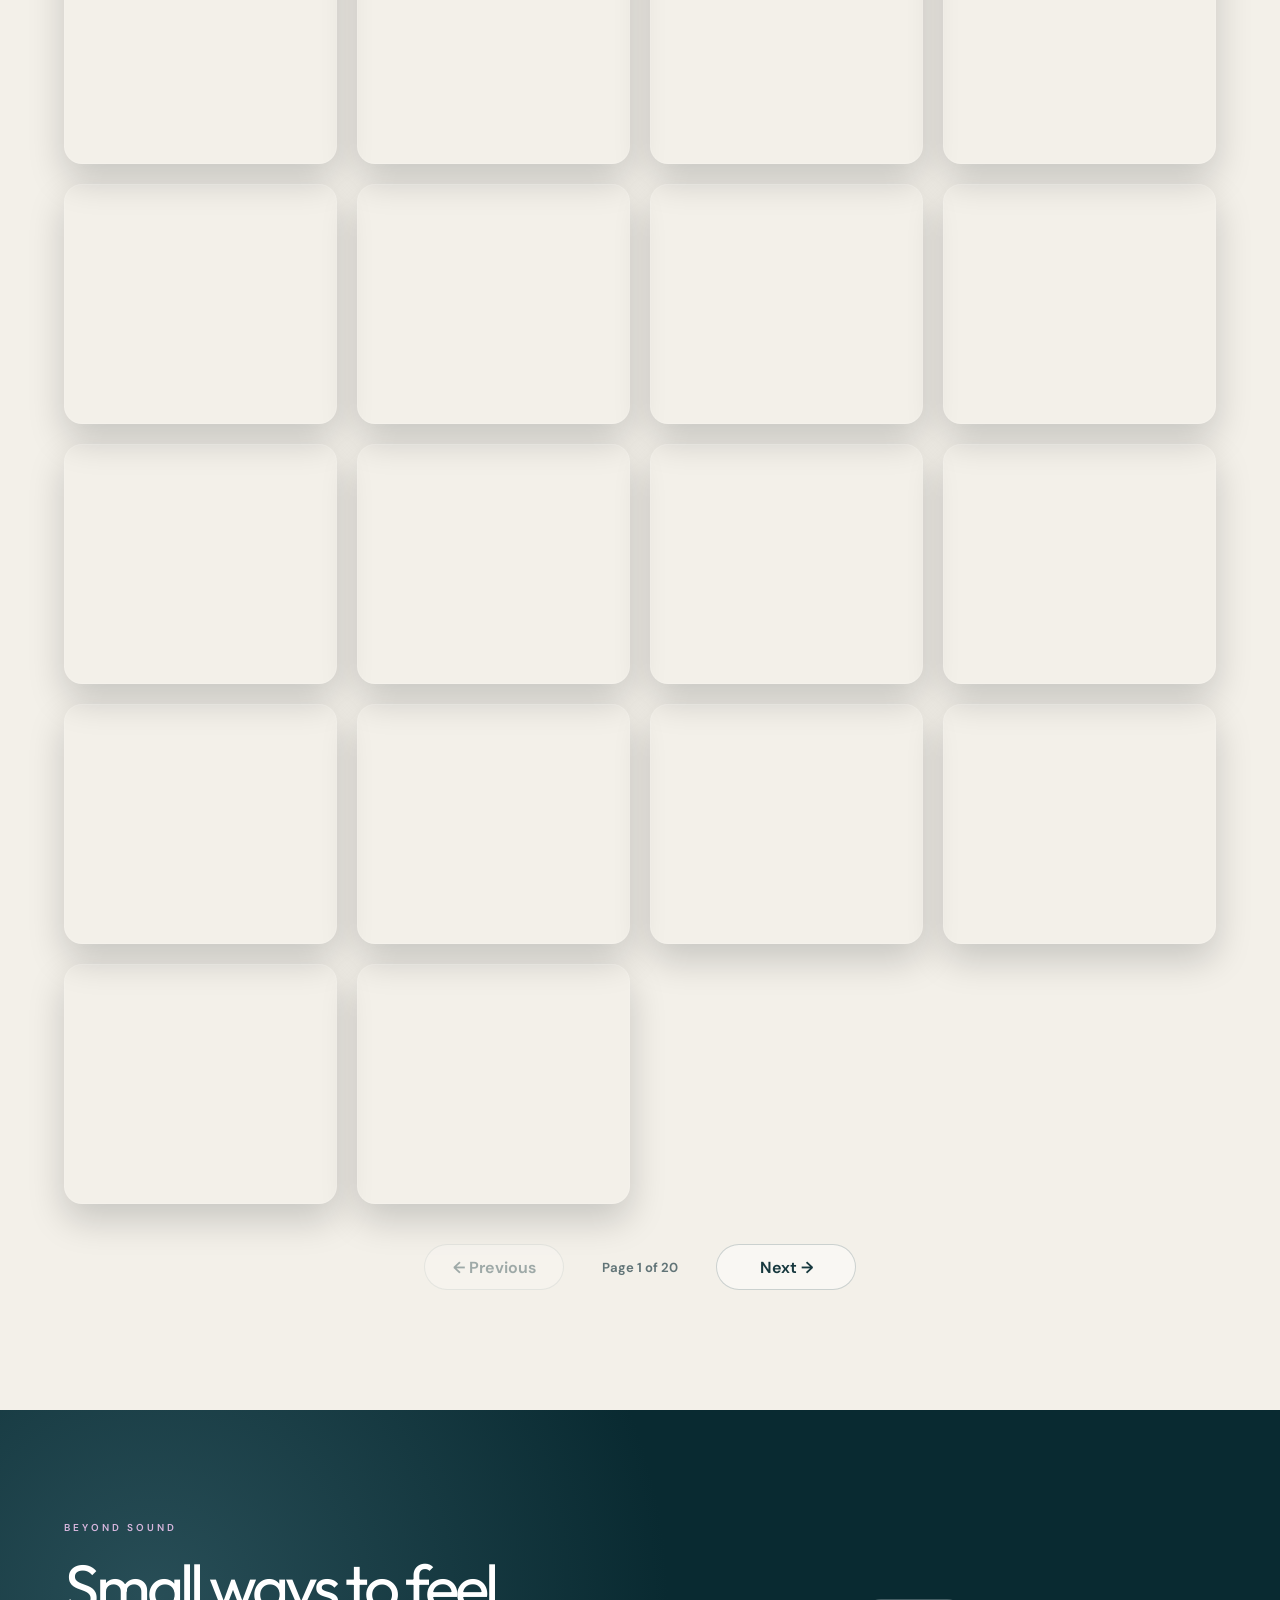
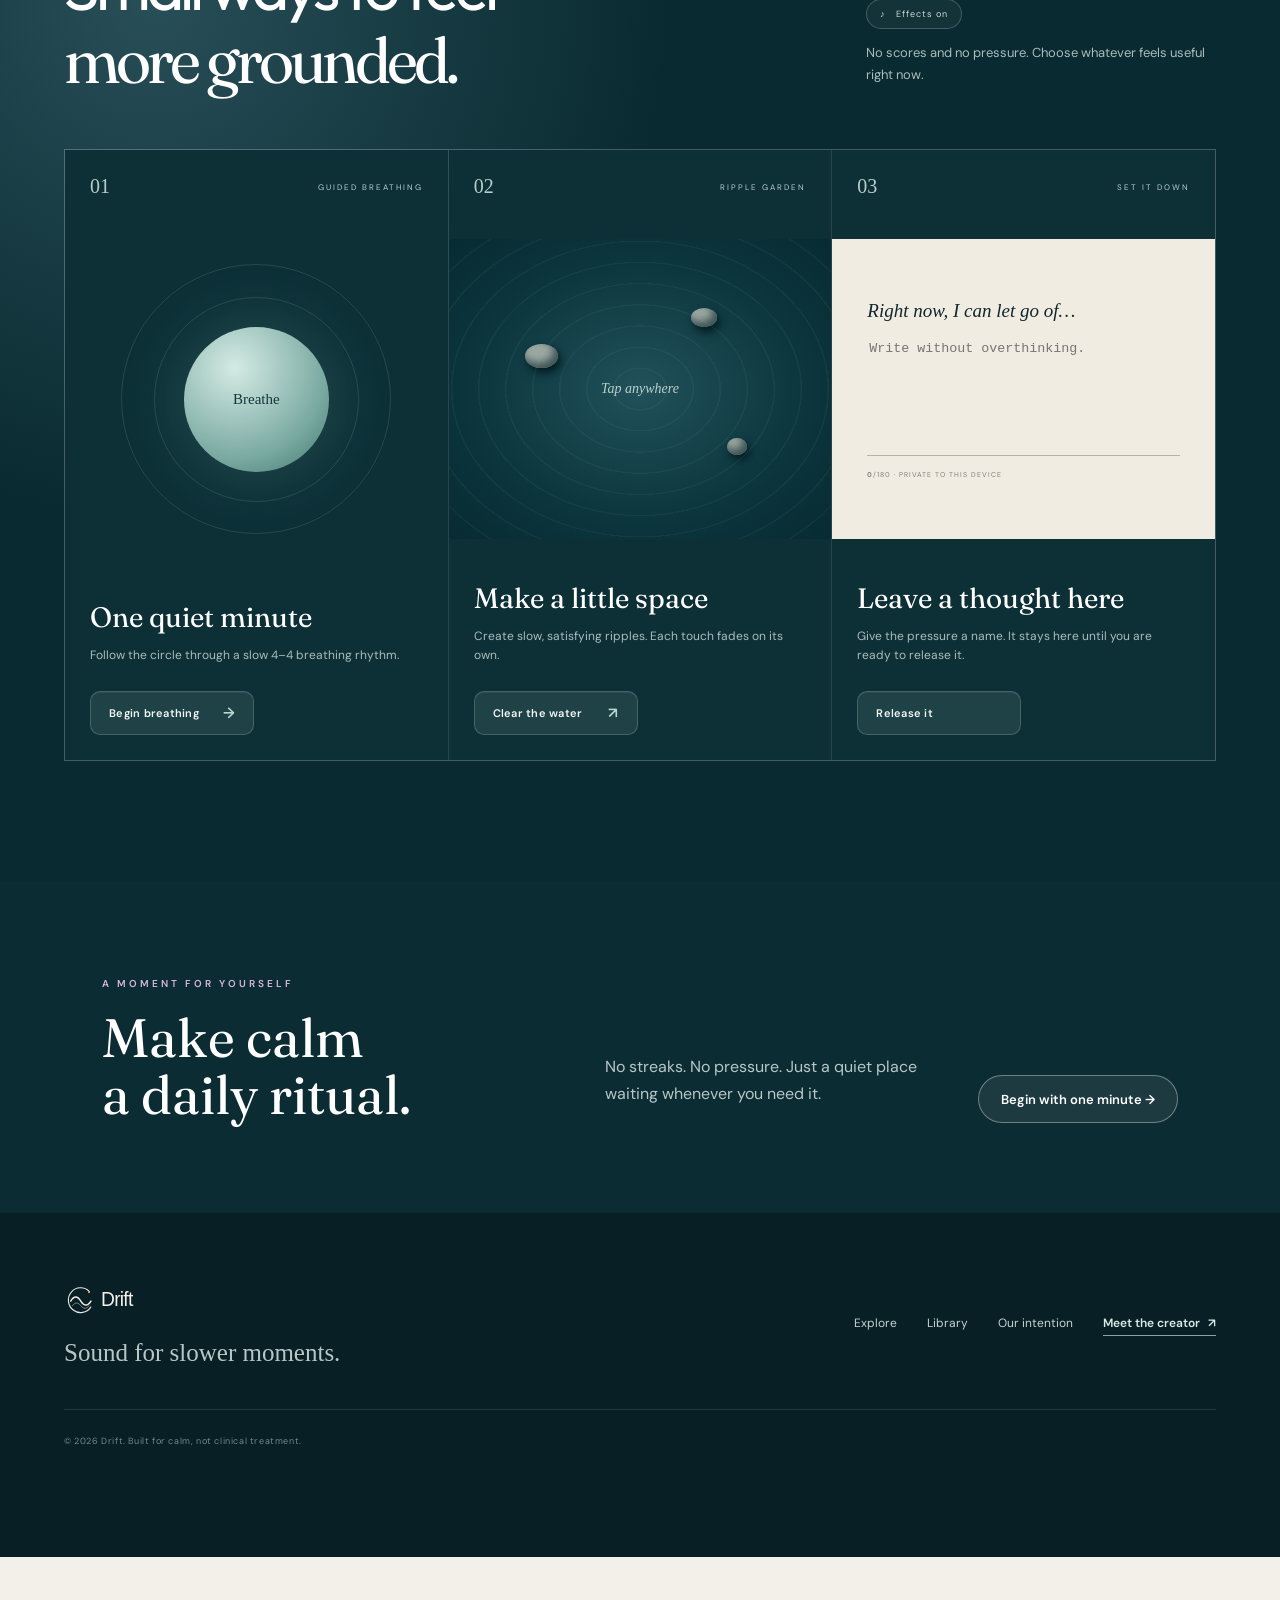
==== commit 312a727a: "Add library pagination and stationary visual escape" ====
--- a/html/index.html
+++ b/html/index.html
@@ -97,7 +97,11 @@
       </div>
       <div class="library-meta"><span id="resultCount">1,000 soundscapes</span><span id="listenerInsight">Your mix learns as you listen · Private to this device</span></div>
       <div class="sound-grid" id="soundGrid"></div>
-      <button class="load-more" id="loadMore">Explore more sounds <span>↓</span></button>
+      <nav class="library-pagination" id="libraryPagination" aria-label="Music pages">
+        <button id="previousPage" type="button"><span aria-hidden="true">←</span> Previous</button>
+        <span id="pageStatus" aria-live="polite">Page 1 of 1</span>
+        <button id="nextPage" type="button">Next <span aria-hidden="true">→</span></button>
+      </nav>
     </section>
 
     <section class="calm-tools" aria-labelledby="toolsTitle">
@@ -133,7 +137,7 @@
   <footer>
     <a href="#" class="brand dark-brand"><img class="logo-image" src="../assets/drift-logo.svg" alt="Drift" /></a>
     <p>Sound for slower moments.</p>
-    <div><a href="#explore">Explore</a><a href="#library">Library</a><a href="#about">Our intention</a></div>
+    <div><a href="#explore">Explore</a><a href="#library">Library</a><a href="#about">Our intention</a><a class="creator-link" href="https://github.com/404BroNotFound" target="_blank" rel="noopener noreferrer">Meet the creator <span aria-hidden="true">↗</span></a></div>
     <small>© 2026 Drift. Built for calm, not clinical treatment.</small>
   </footer>
 
--- a/css/styles.css
+++ b/css/styles.css
@@ -753,6 +753,24 @@
   text-decoration: none;
   font-size: 12px;
 }
+footer a:hover {
+  color: white;
+}
+footer .creator-link {
+  display: inline-flex;
+  align-items: center;
+  gap: 8px;
+  padding-bottom: 4px;
+  border-bottom: 1px solid #7fa9a2;
+  color: #d8ebe7;
+  font-weight: 600;
+}
+footer .creator-link span {
+  transition: transform 180ms ease;
+}
+footer .creator-link:hover span {
+  transform: translate(2px, -2px);
+}
 footer small {
   grid-column: 1/-1;
   border-top: 1px solid #ffffff1f;
@@ -1122,6 +1140,7 @@
     animation-iteration-count: 1 !important;
   }
 }
+
 .tools-intro {
   max-width: 350px;
 }
@@ -2598,3 +2617,52 @@
     transition-duration: 0.01ms !important;
   }
 }
+
+/* Calm-tool actions: solid, consistent controls instead of floating outlines */
+.tool-action,
+.release-actions .tool-action.ghost {
+  display: inline-flex;
+  width: fit-content;
+  min-width: 164px;
+  min-height: 44px;
+  align-items: center;
+  justify-content: space-between;
+  gap: 24px;
+  margin-top: 14px;
+  padding: 0 18px;
+  border: 1px solid rgba(197, 224, 219, 0.22);
+  border-radius: 10px;
+  background: rgba(194, 222, 216, 0.1);
+  color: #f3f8f6;
+  box-shadow: inset 0 1px 0 rgba(255, 255, 255, 0.05);
+  font-size: 11px;
+  font-weight: 600;
+  letter-spacing: 0.25px;
+  line-height: 1;
+}
+
+.tool-action span {
+  margin-left: 0;
+  color: #b9d7d1;
+  font-size: 15px;
+}
+
+.tool-action:hover,
+.release-actions .tool-action.ghost:hover {
+  border-color: rgba(197, 224, 219, 0.42);
+  background: rgba(194, 222, 216, 0.17);
+  color: #fff;
+  box-shadow: 0 8px 22px rgba(0, 12, 15, 0.2);
+}
+
+.tool-action:focus-visible {
+  outline-color: #b8ddd6;
+}
+
+@media (max-width: 600px) {
+  .tool-action,
+  .release-actions,
+  .release-actions .tool-action.ghost {
+    width: 100%;
+  }
+}
--- a/css/library.css
+++ b/css/library.css
@@ -354,6 +354,61 @@
   }
 }
 
+.library-pagination {
+  display: grid;
+  grid-template-columns: 140px minmax(120px, auto) 140px;
+  align-items: center;
+  justify-content: center;
+  gap: 1rem;
+  margin-top: 2.5rem;
+}
+
+.library-pagination button {
+  min-height: 46px;
+  padding: 0 1rem;
+  border: 1px solid rgba(23, 56, 62, 0.2);
+  border-radius: 999px;
+  background: rgba(255, 255, 255, 0.48);
+  color: #17383e;
+  font-weight: 650;
+  cursor: pointer;
+  transition: background 180ms ease, color 180ms ease, transform 180ms ease;
+}
+
+.library-pagination button:not(:disabled):hover {
+  background: #17383e;
+  color: #fff;
+  transform: translateY(-2px);
+}
+
+.library-pagination button:disabled {
+  cursor: not-allowed;
+  opacity: 0.38;
+}
+
+.library-pagination > span {
+  color: #617477;
+  font-size: 0.82rem;
+  font-weight: 650;
+  text-align: center;
+}
+
+.library-pagination.single-page {
+  display: none;
+}
+
+@media (max-width: 520px) {
+  .library-pagination {
+    grid-template-columns: 1fr auto 1fr;
+    gap: 0.55rem;
+  }
+
+  .library-pagination button {
+    padding: 0 0.7rem;
+    font-size: 0.78rem;
+  }
+}
+
 /* Playback feedback lives here so the library and player share one state language. */
 .player.loading .play-main {
   animation: drift-loading 900ms ease-in-out infinite alternate;
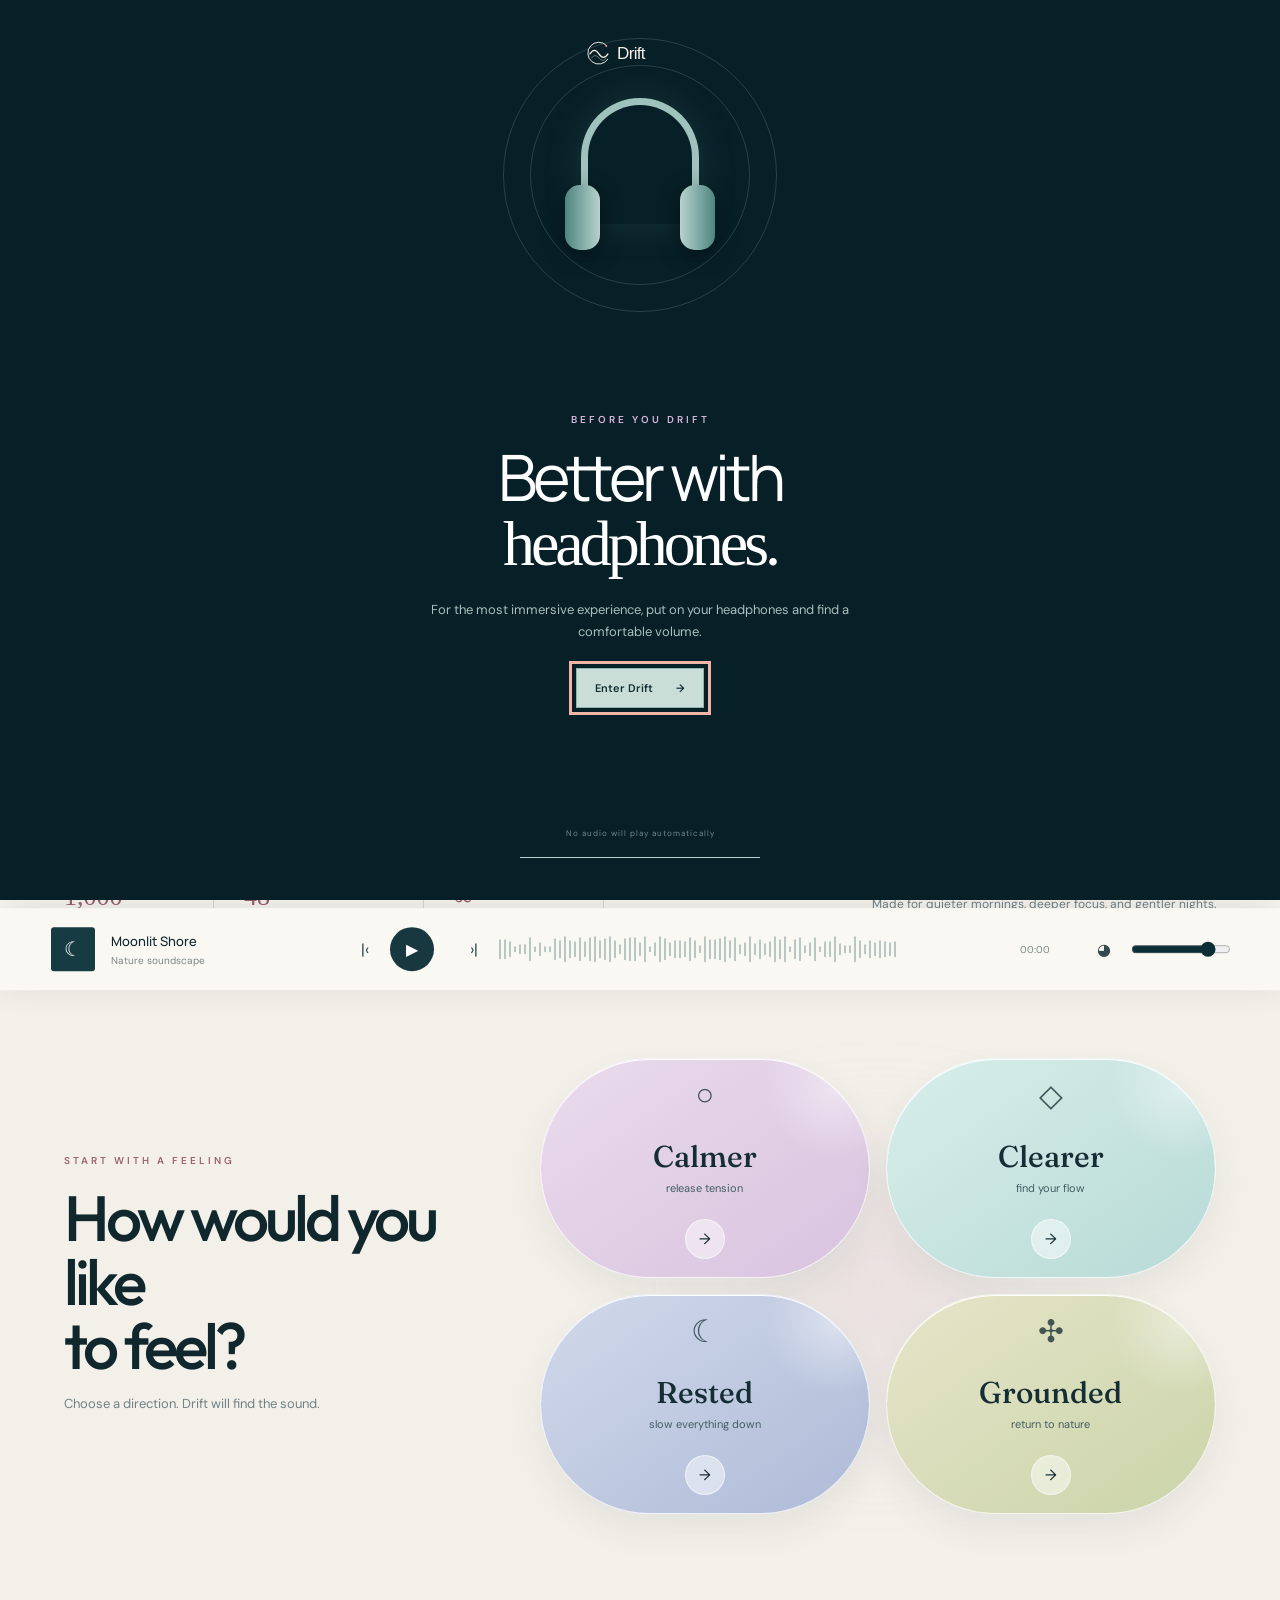
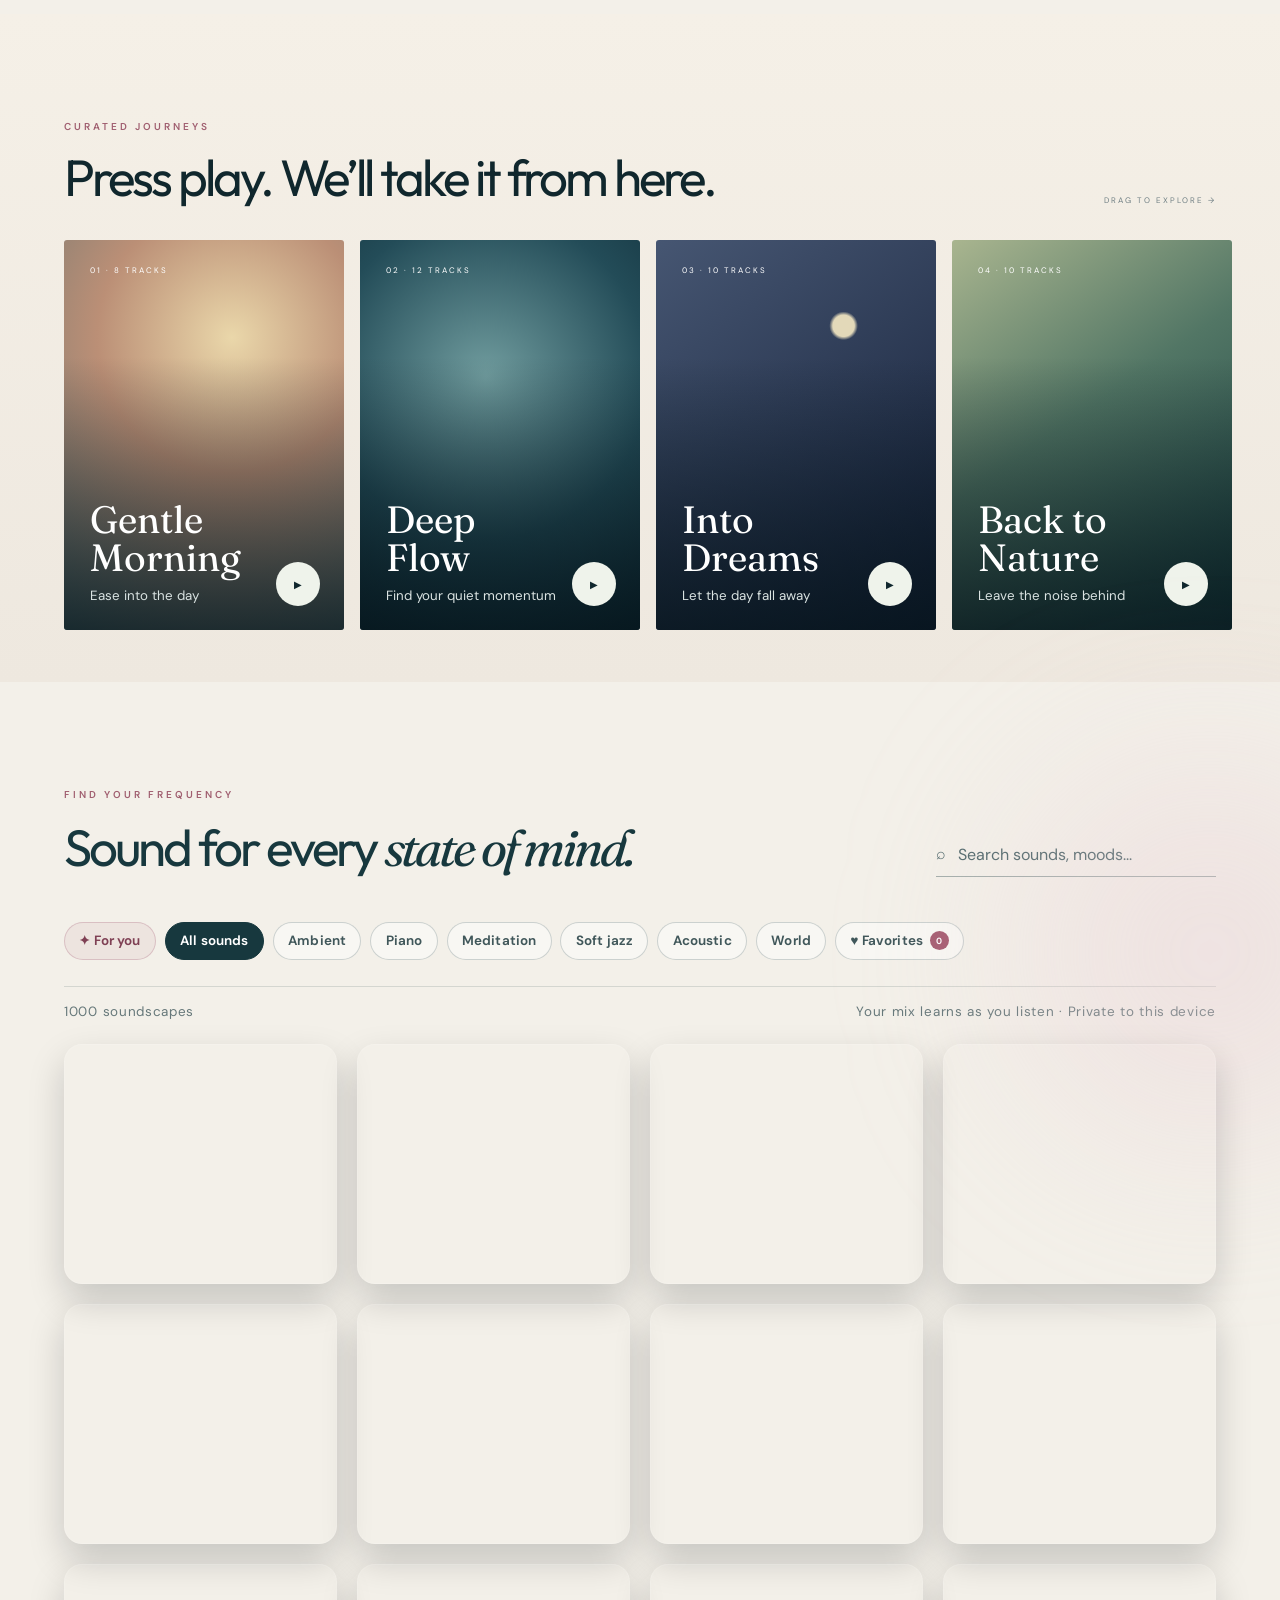
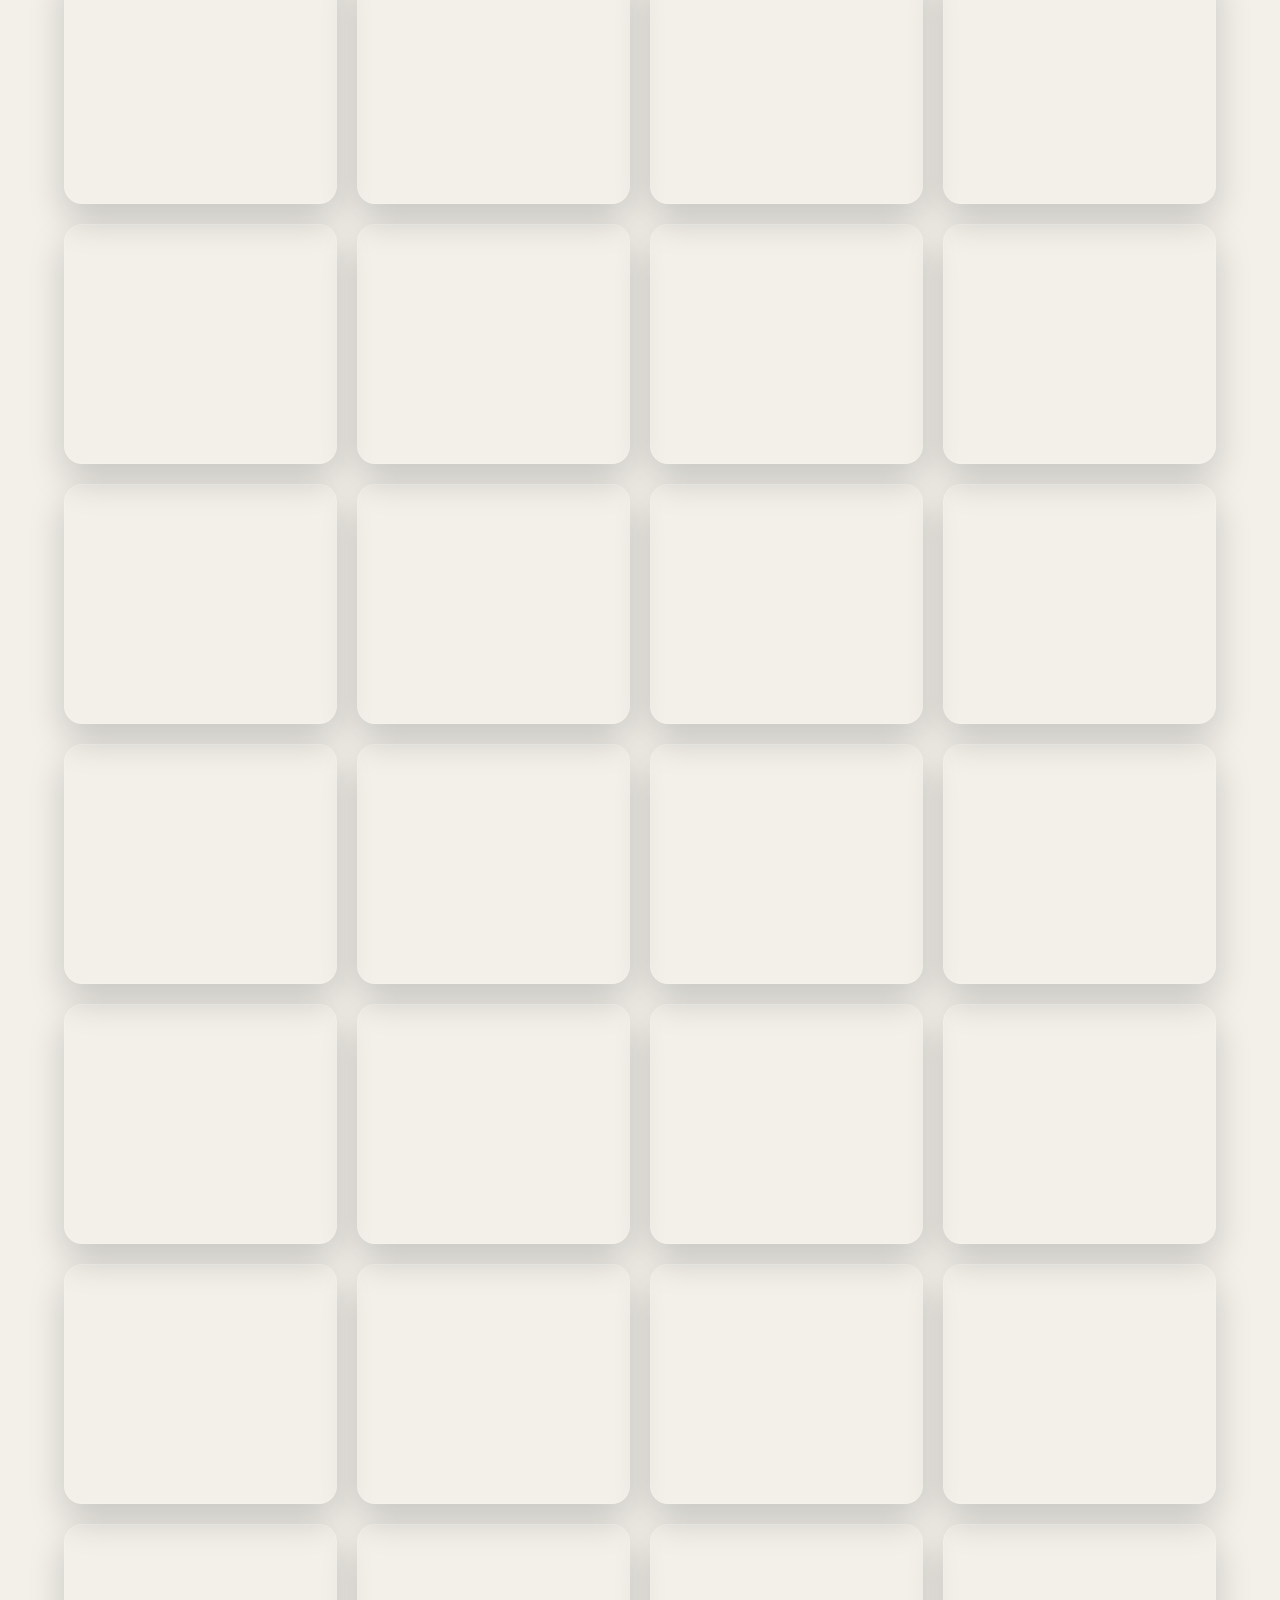
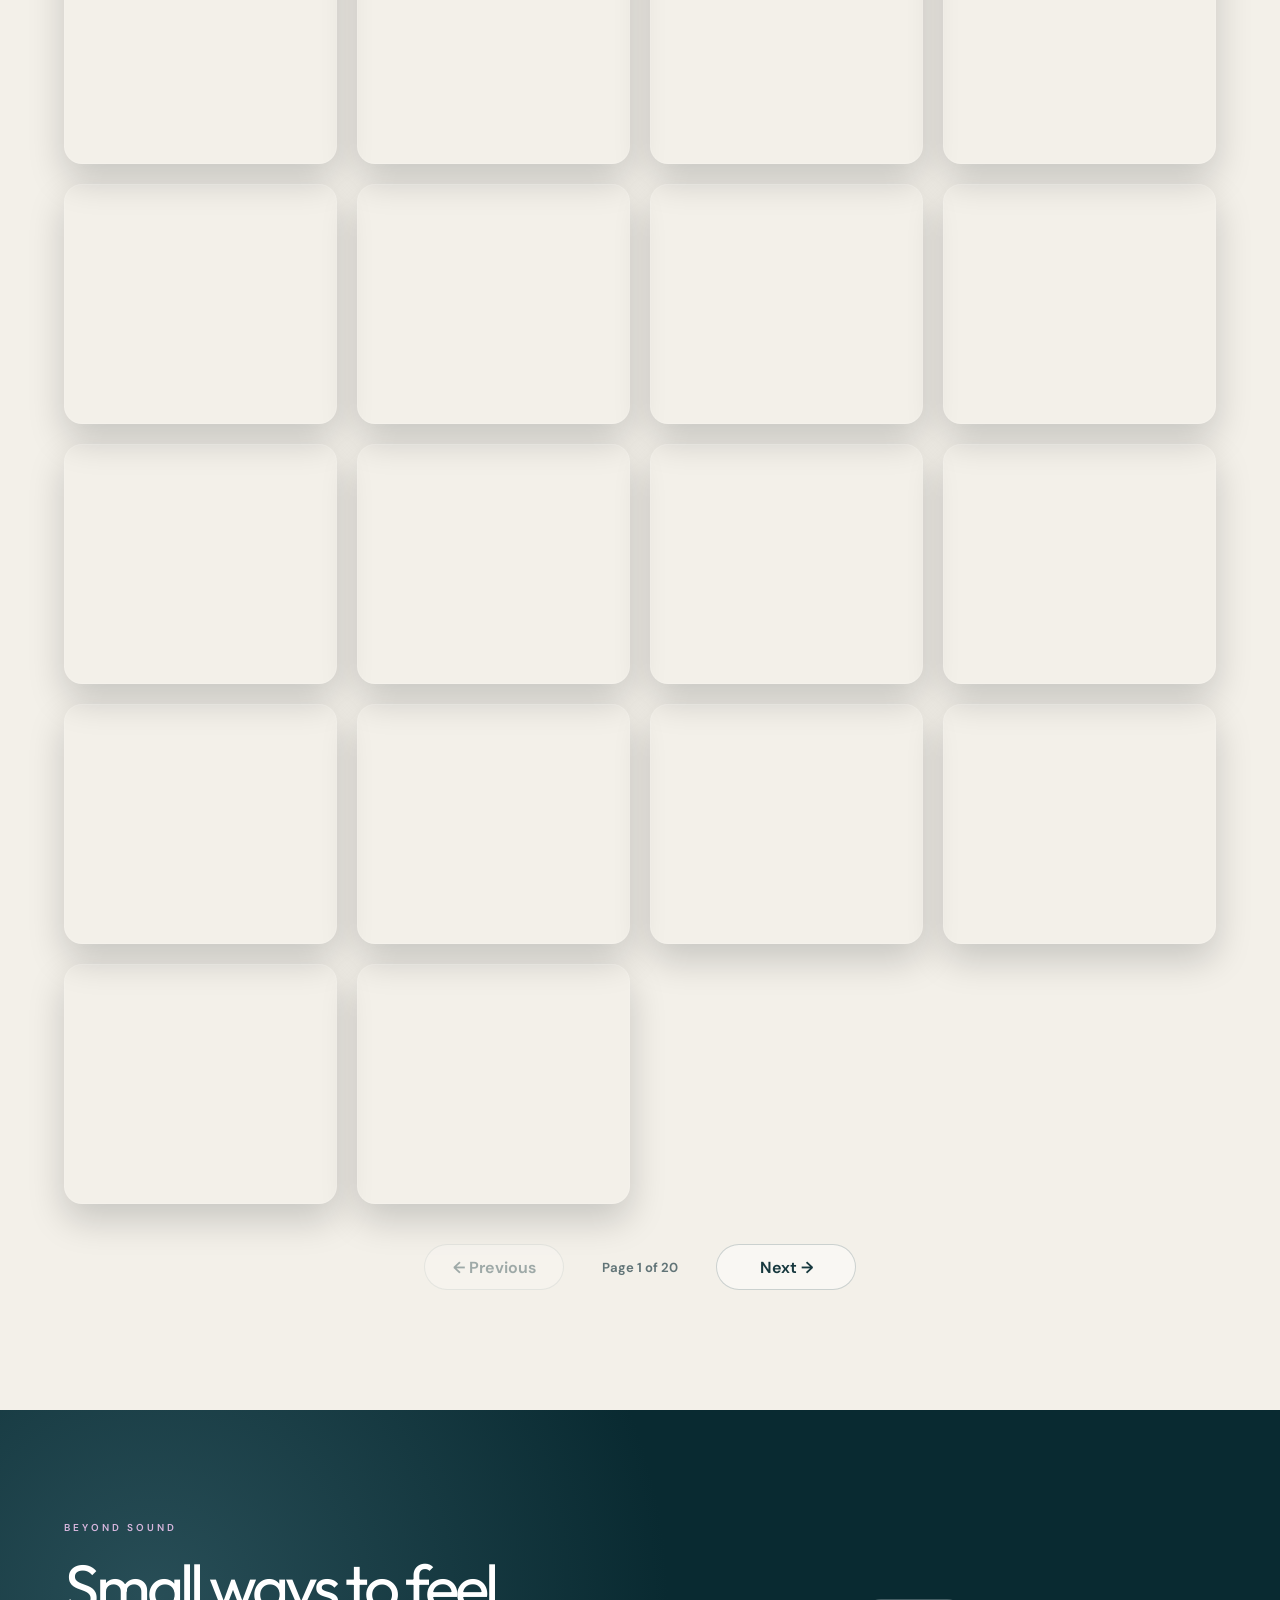
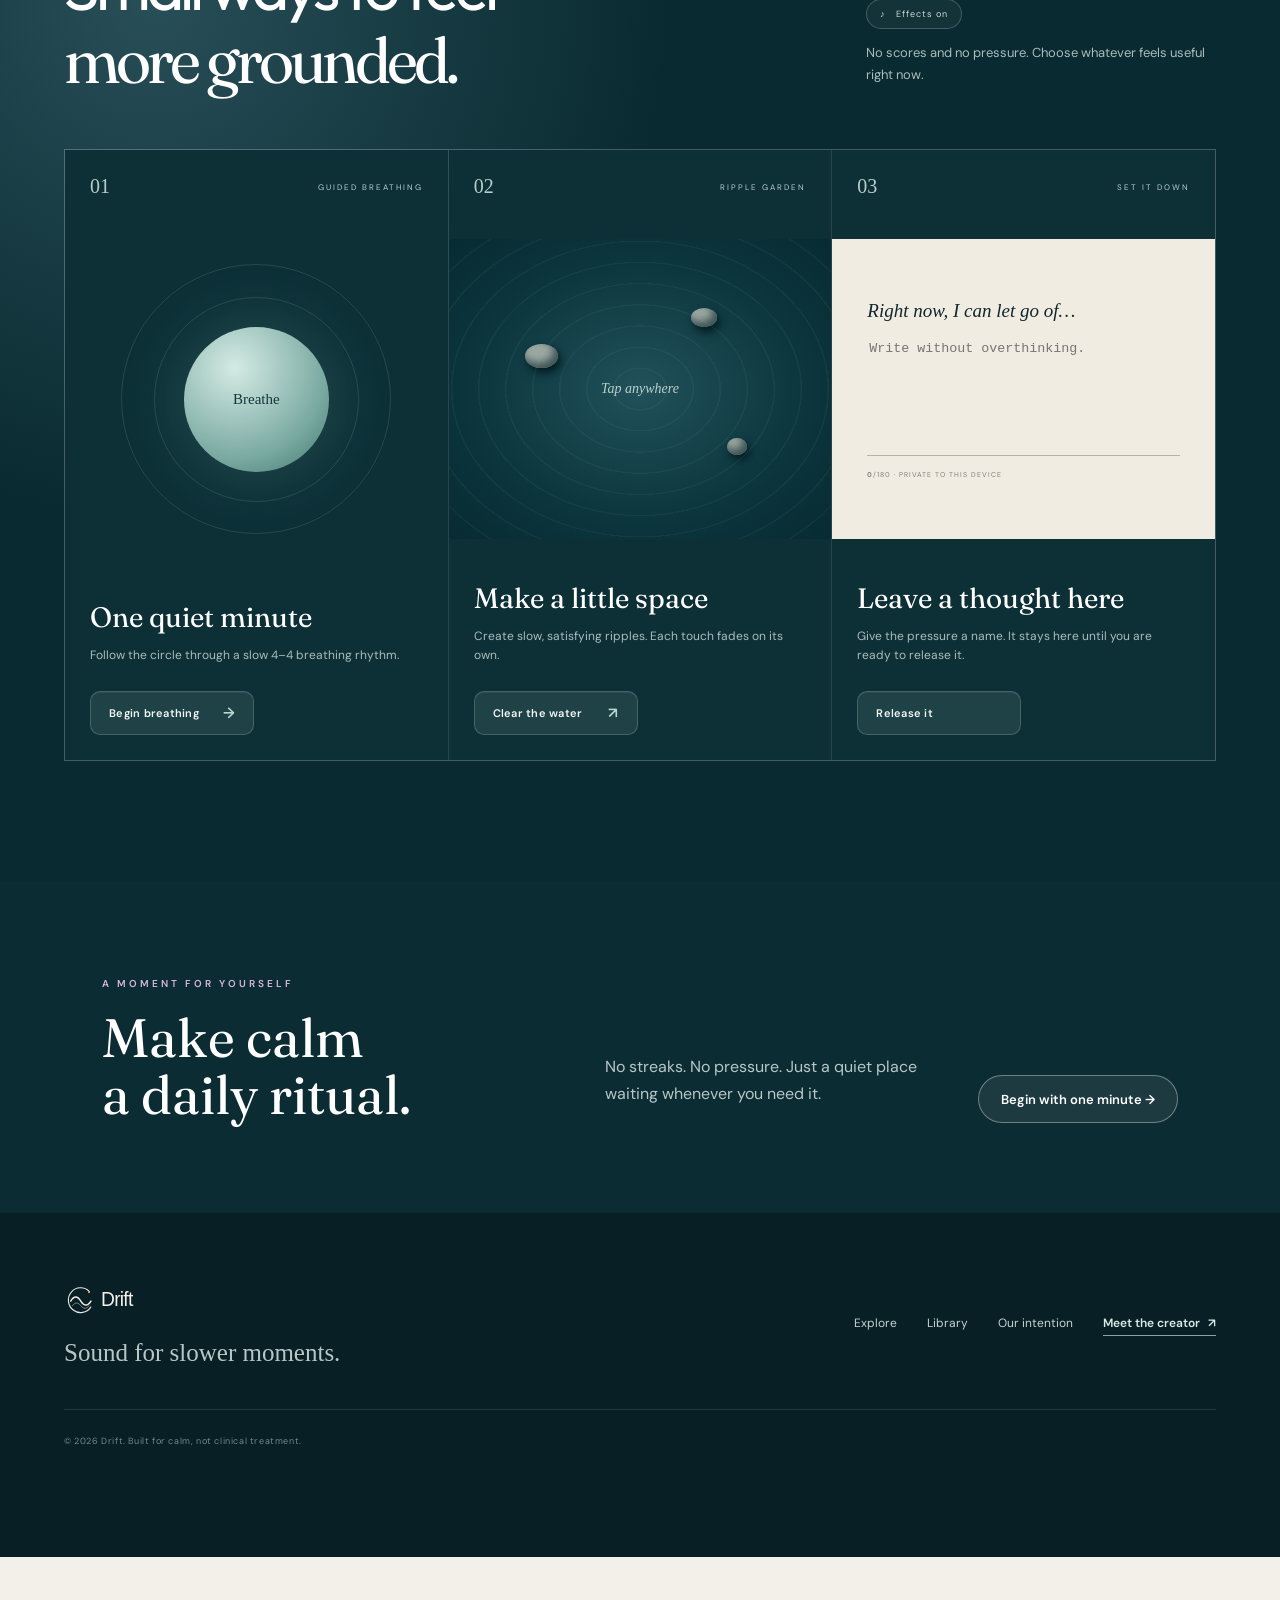
==== commit b5c34168: "Build prompt-driven visual escape generator" ====
--- a/html/index.html
+++ b/html/index.html
@@ -154,6 +154,6 @@
   </div>
   <div class="toast" id="toast" role="status" aria-live="polite" aria-atomic="true">Added to your library</div>
   <button class="back-top" id="backTop" aria-label="Back to top">↑</button>
-  <script src="../js/app.js?v=7"></script>
+  <script src="../js/app.js?v=8"></script>
 </body>
 </html>
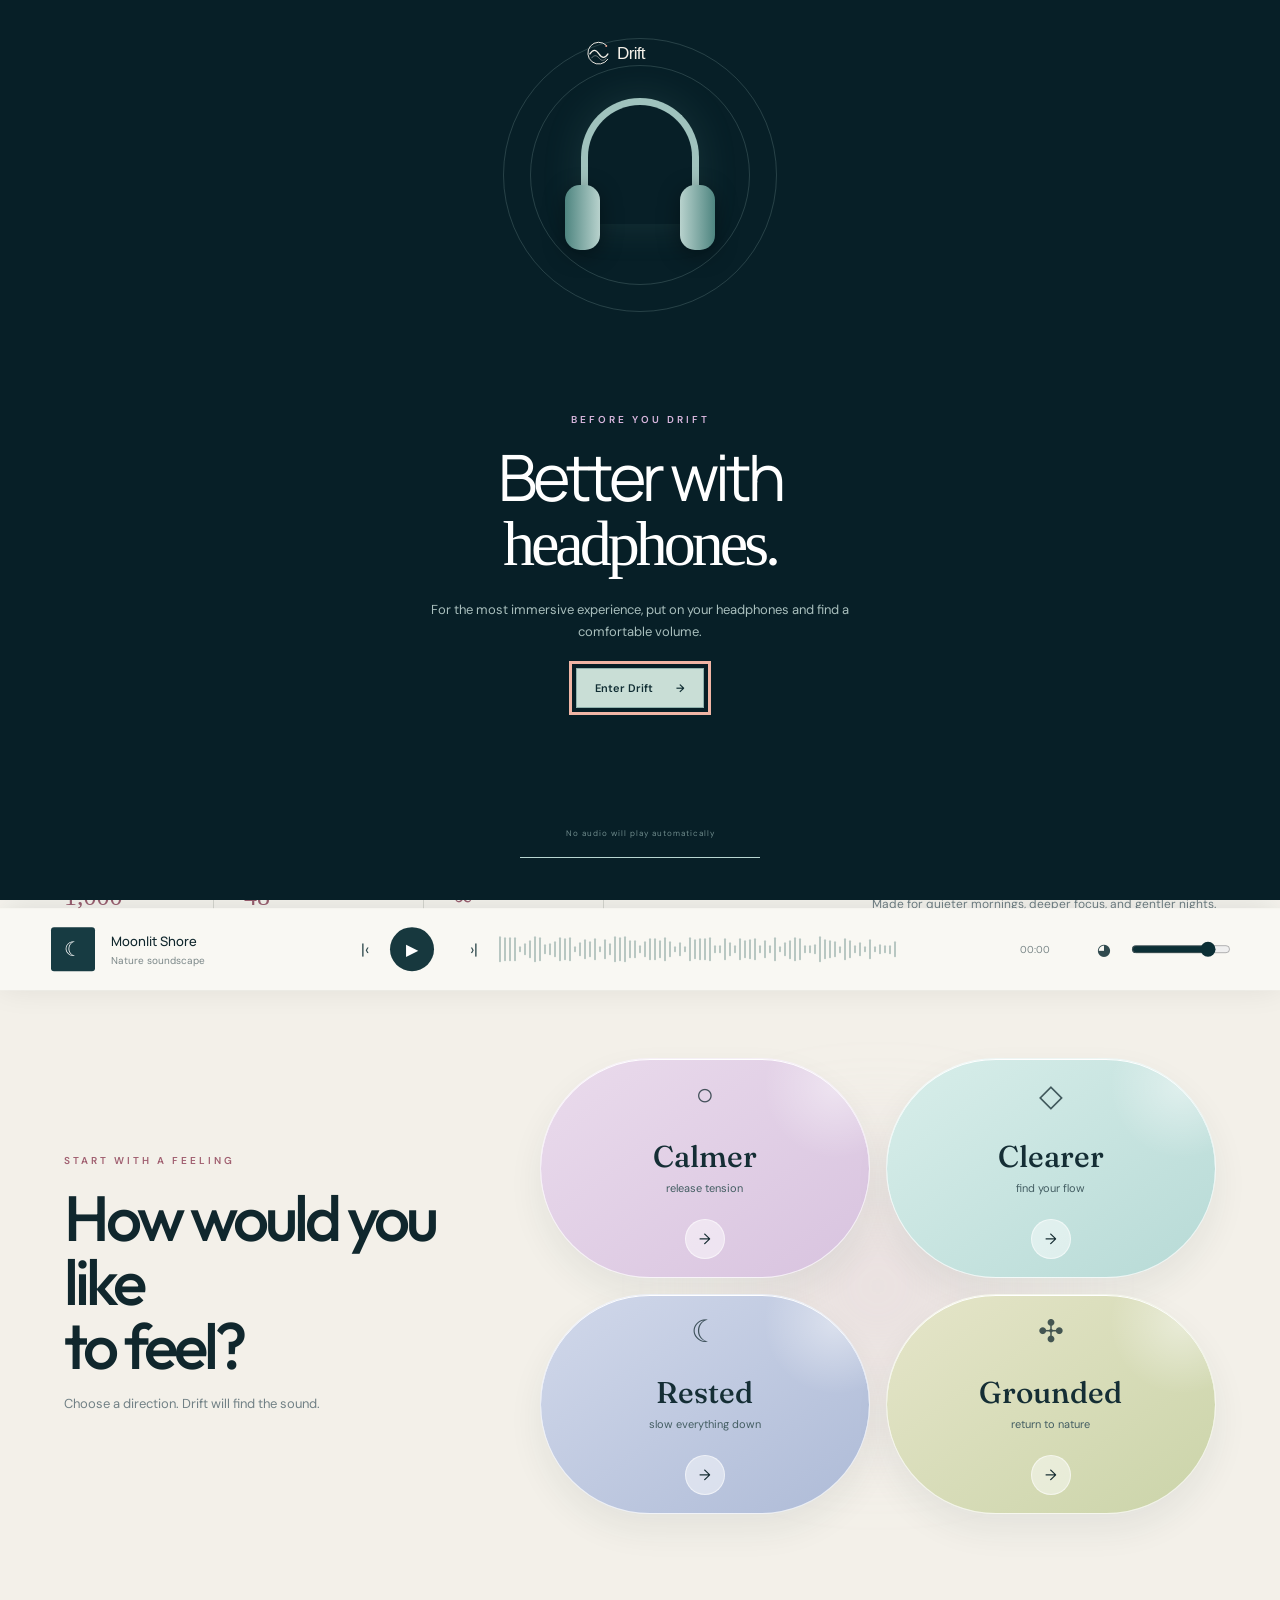
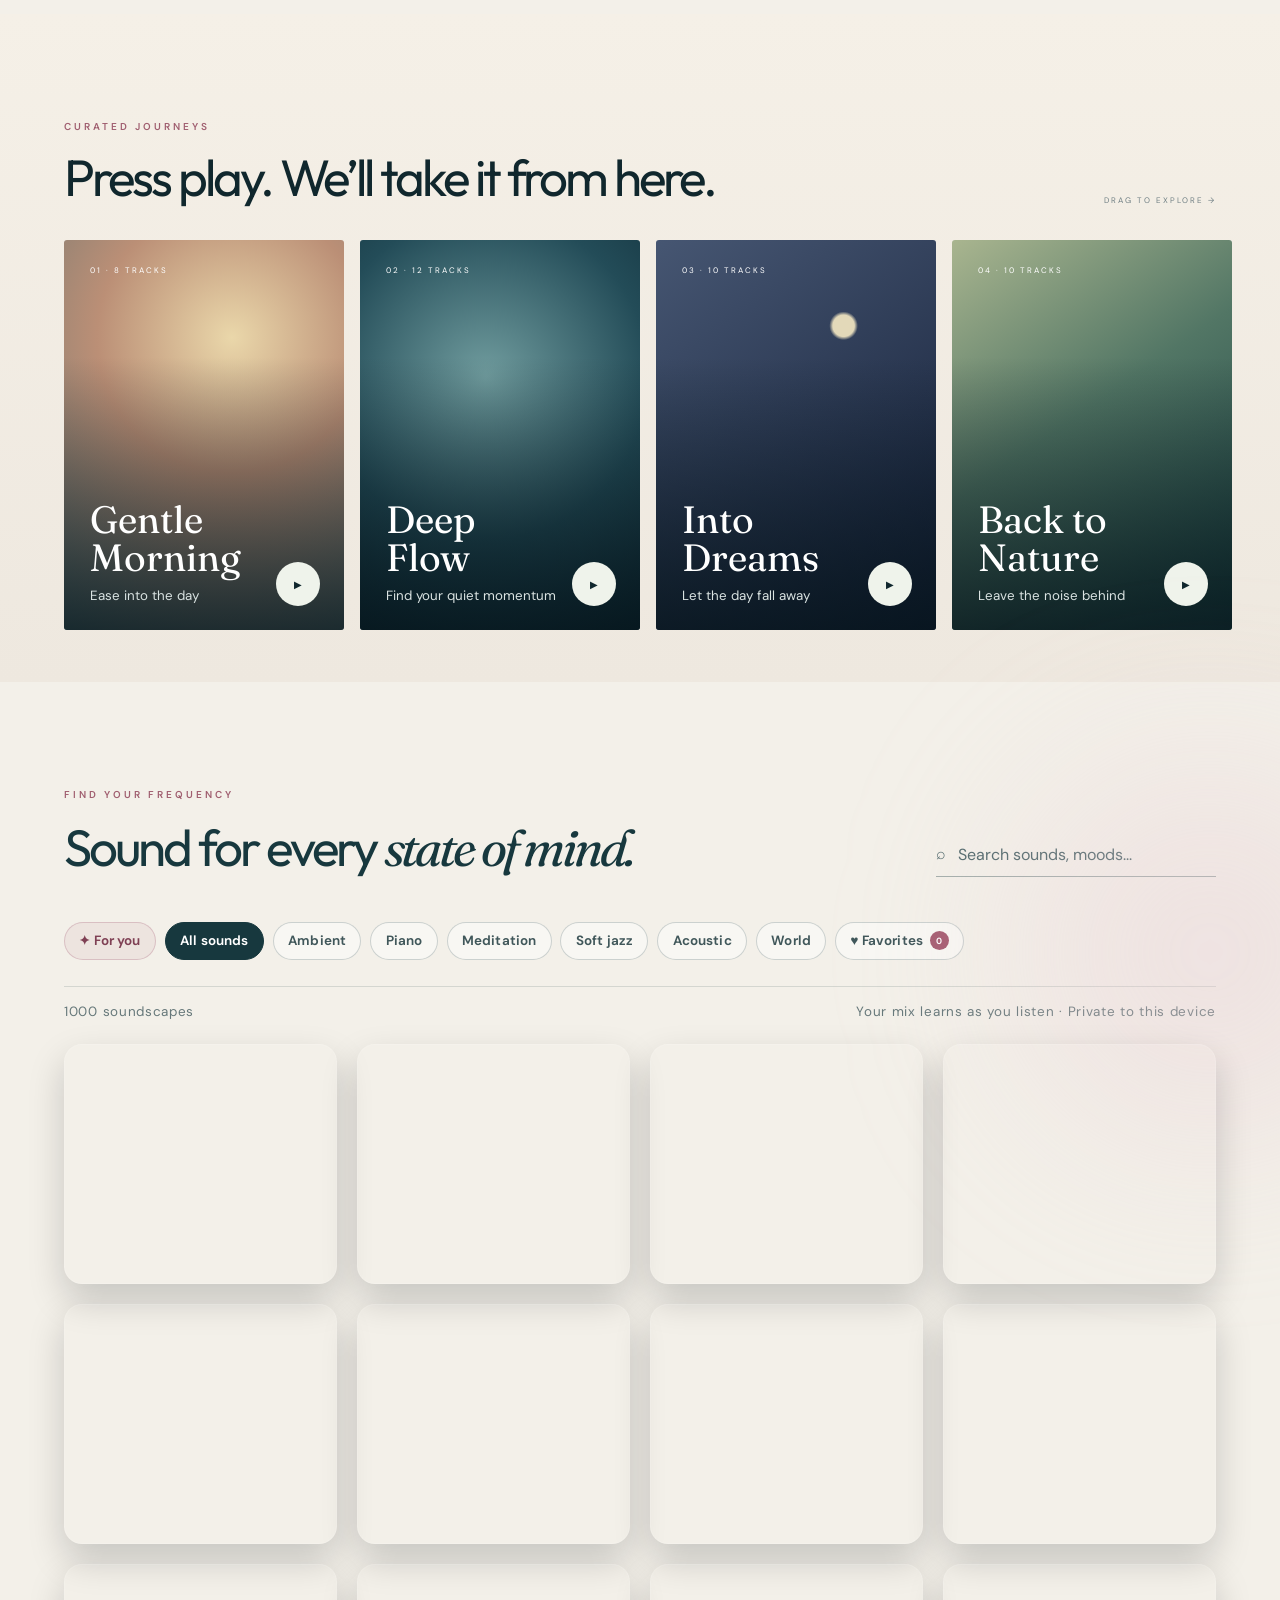
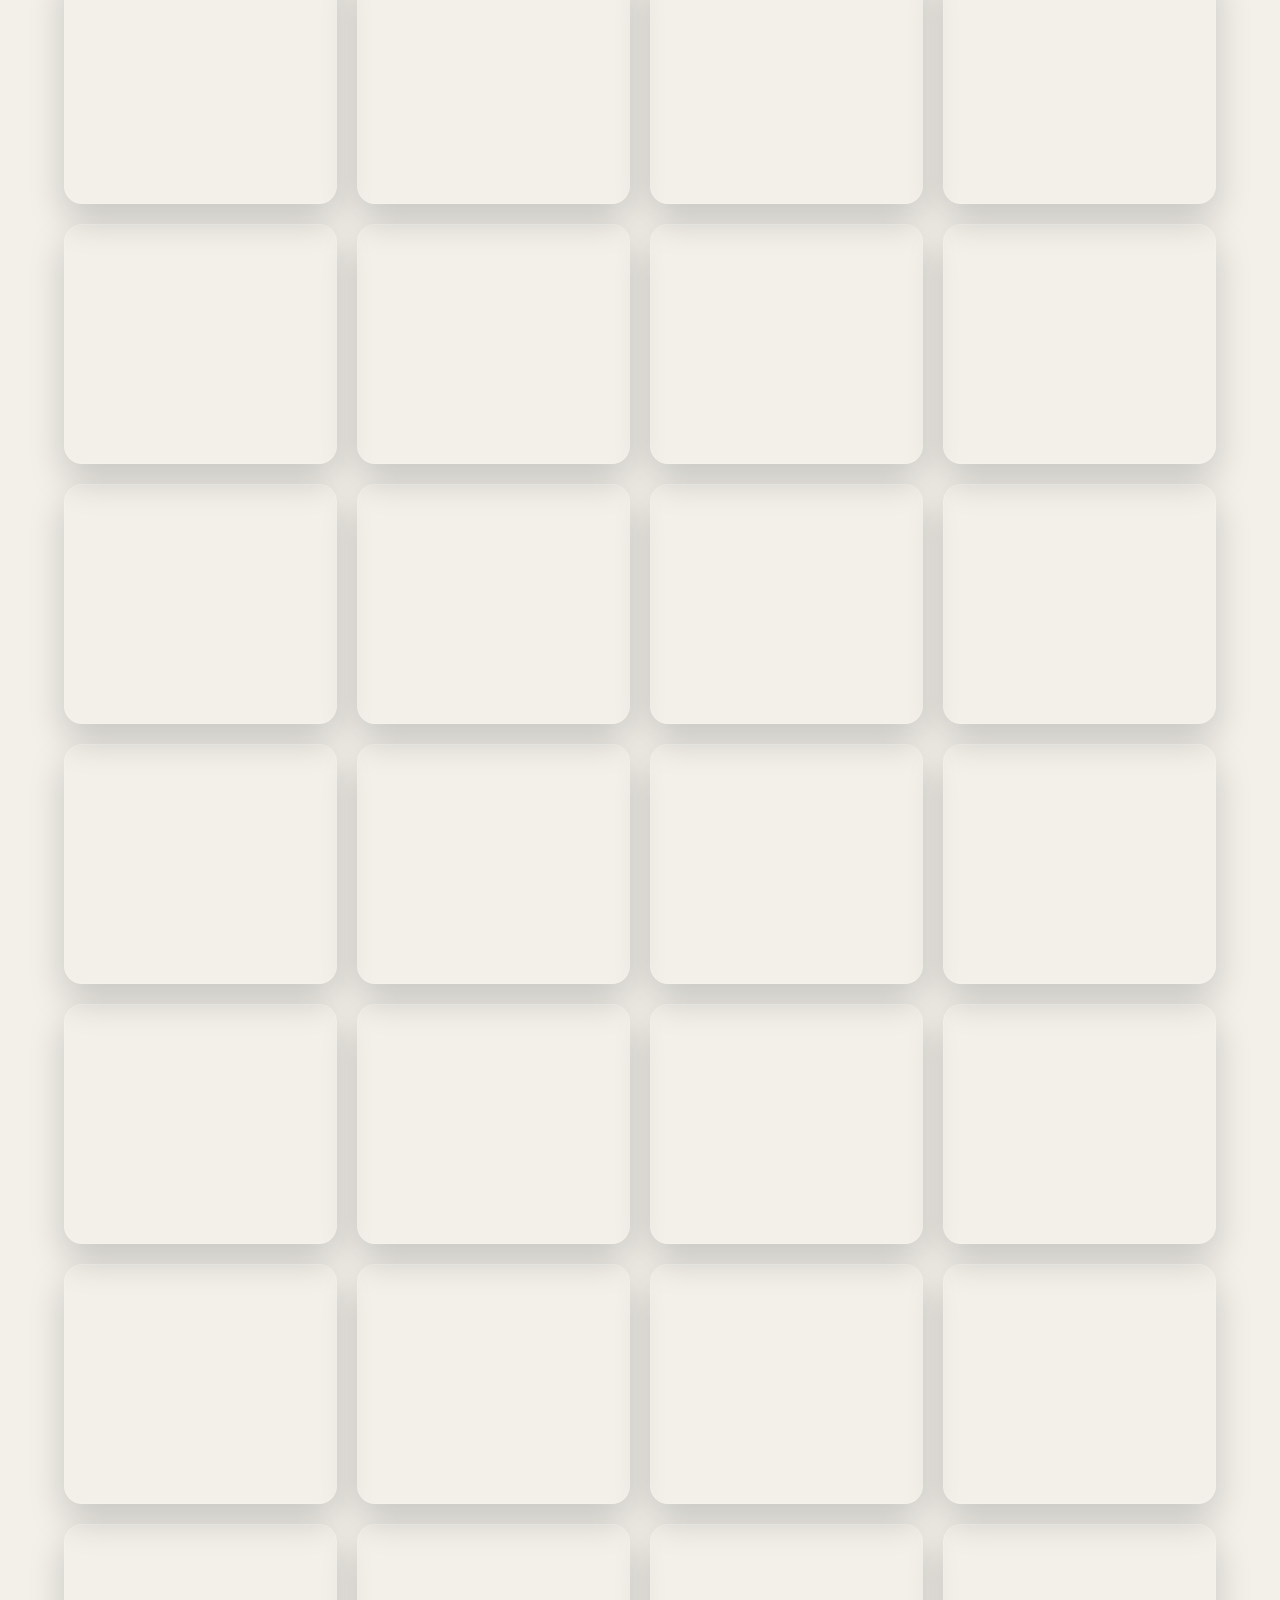
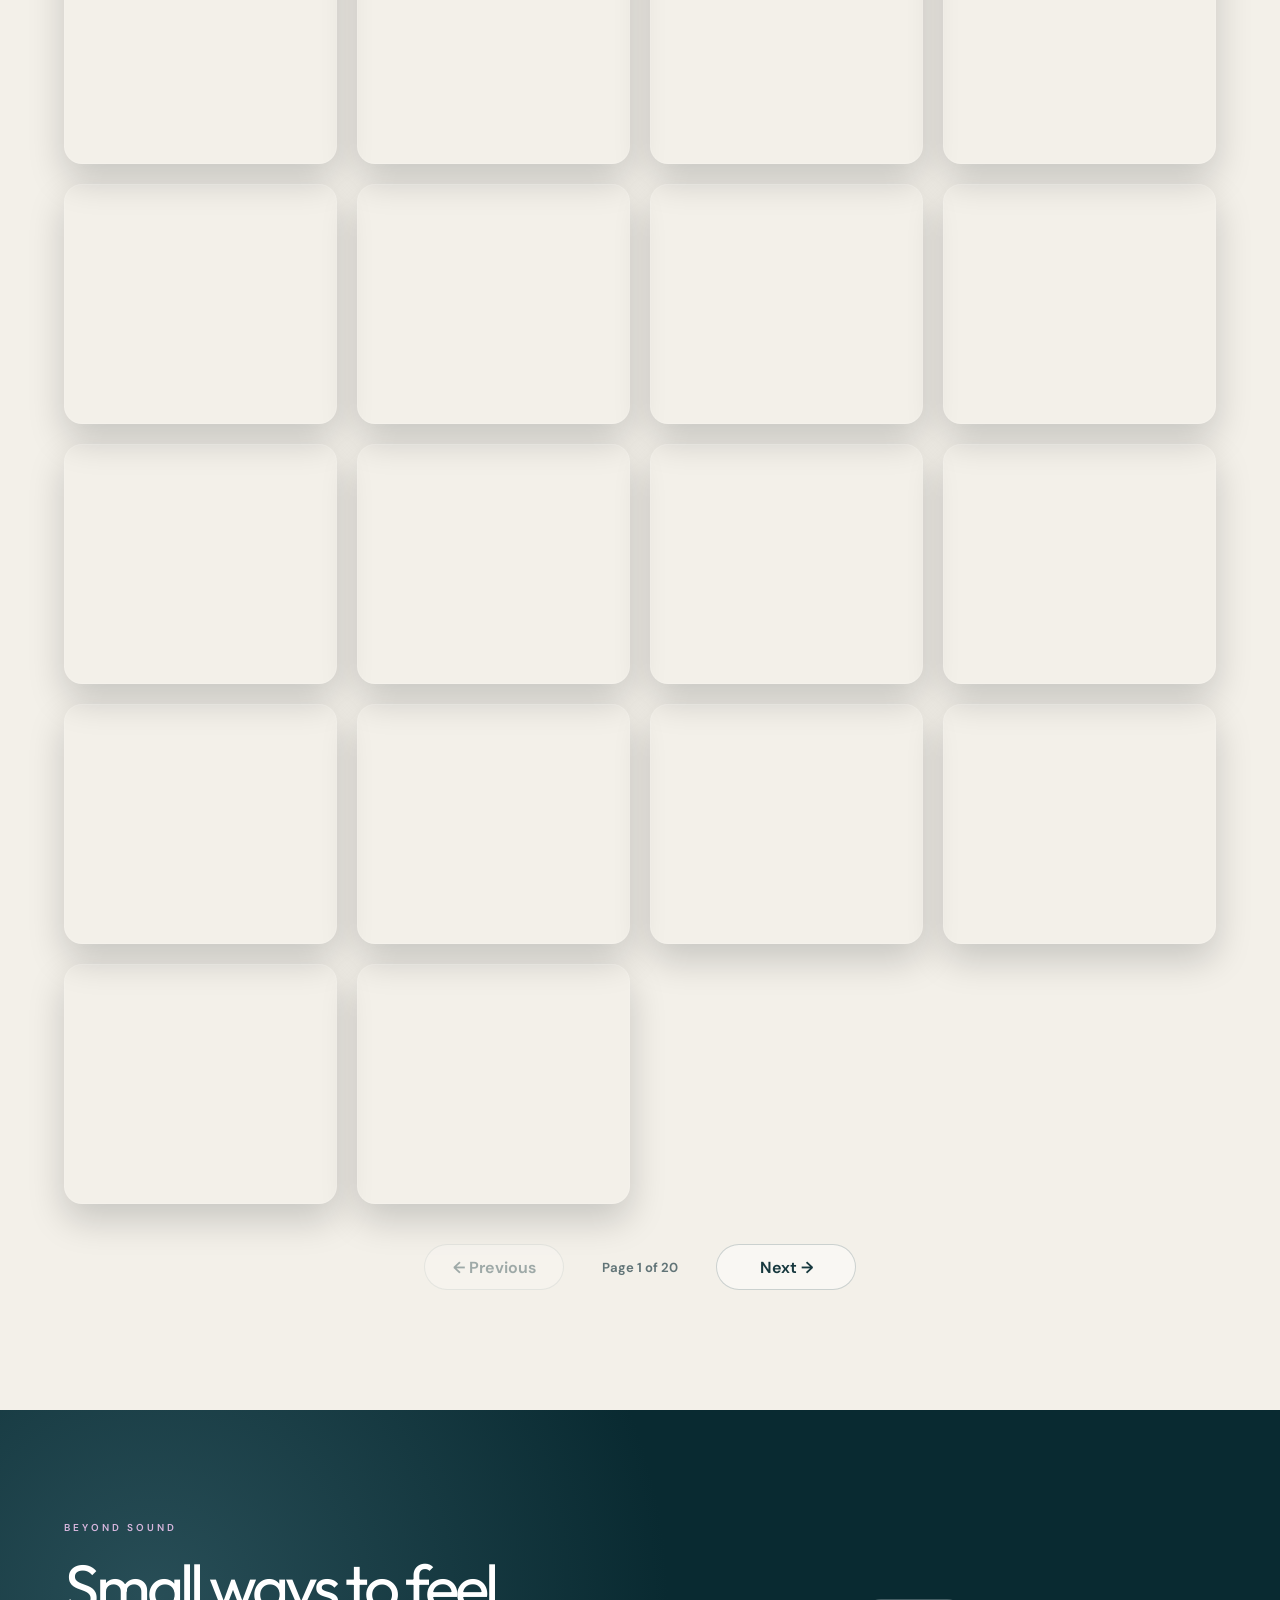
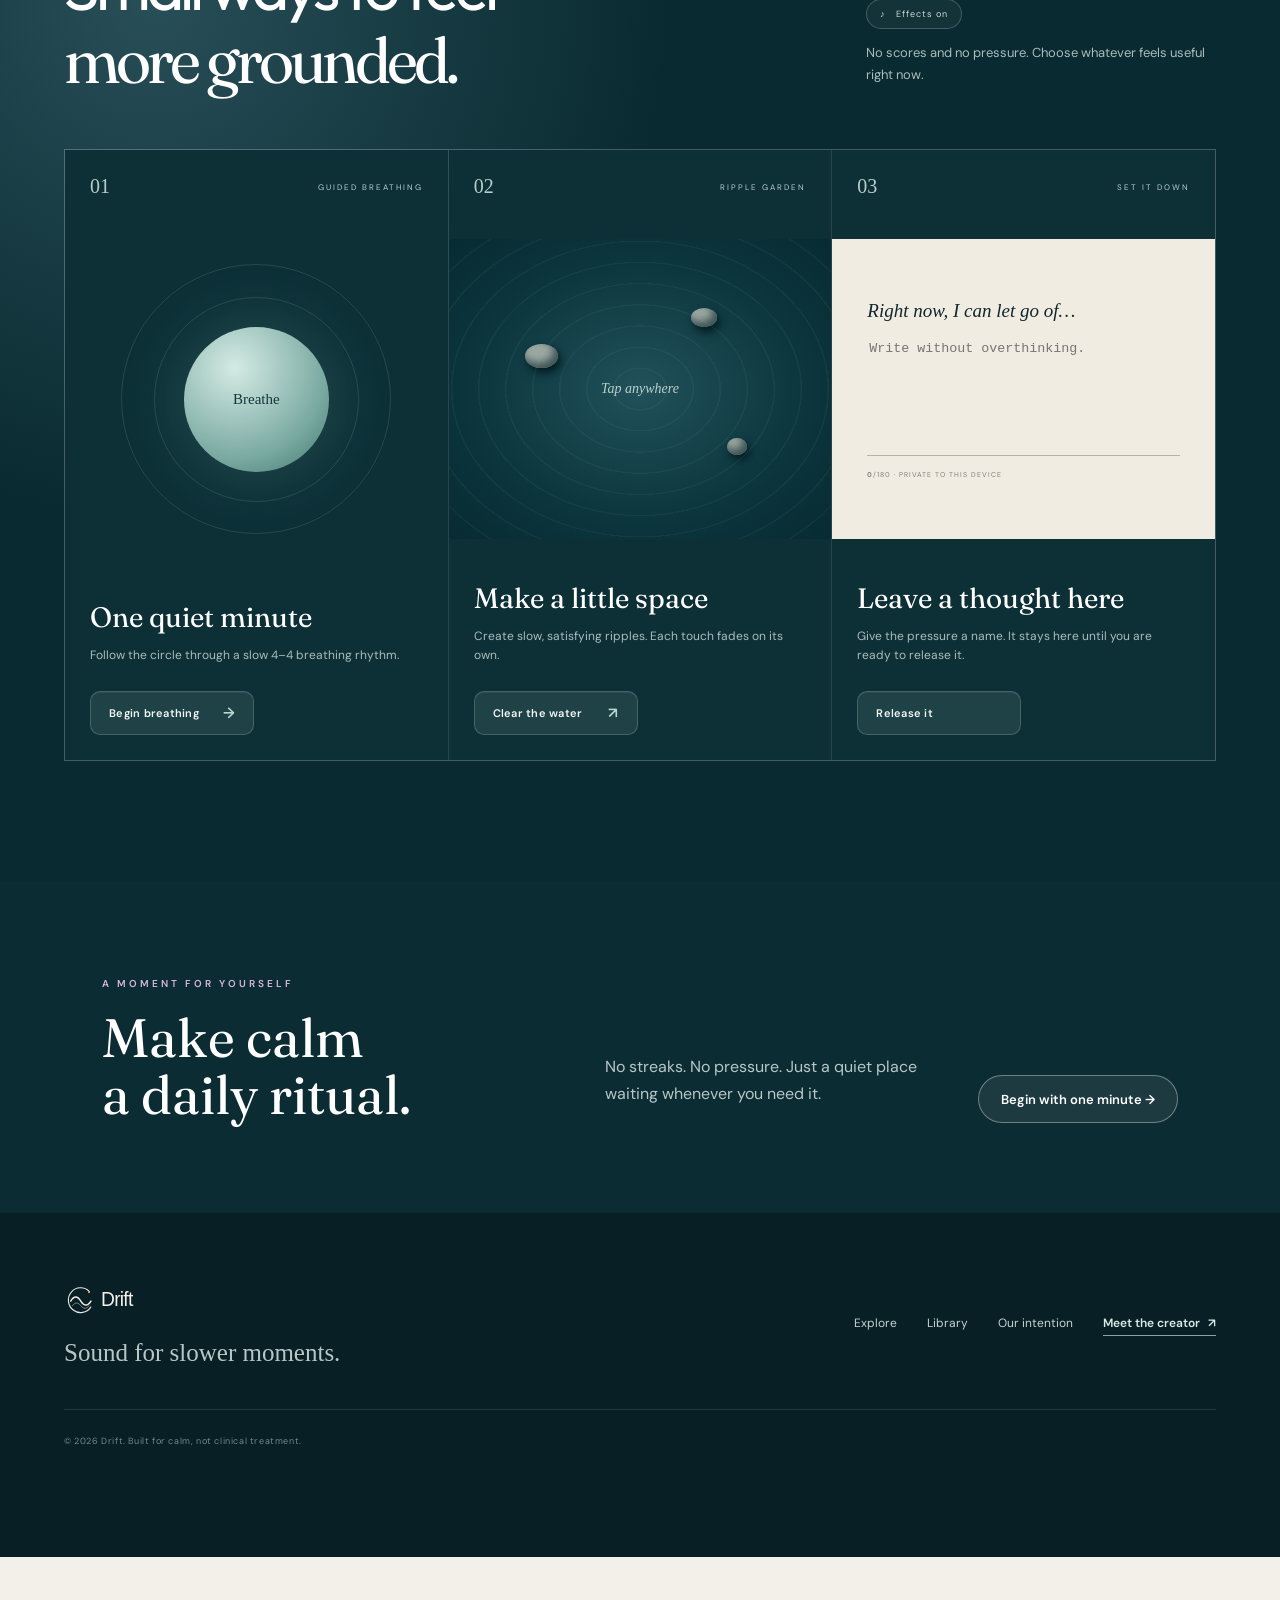
==== commit d7a6bdb2: "Remove Visual Escapes page" ====
--- a/html/index.html
+++ b/html/index.html
@@ -27,7 +27,7 @@
   <header class="topbar">
     <a href="#" class="brand" aria-label="Drift home"><img class="logo-image" src="../assets/drift-logo.svg" alt="Drift" /></a>
     <nav id="mainNav" aria-label="Main navigation">
-      <a class="active" href="#explore">Explore</a><a href="#library">Library</a><a href="visuals.html">Visual Escapes</a><a href="#about">About</a>
+      <a class="active" href="#explore">Explore</a><a href="#library">Library</a><a href="#about">About</a>
     </nav>
     <div class="header-actions">
       <button class="icon-btn search-toggle" aria-label="Search">⌕</button>
